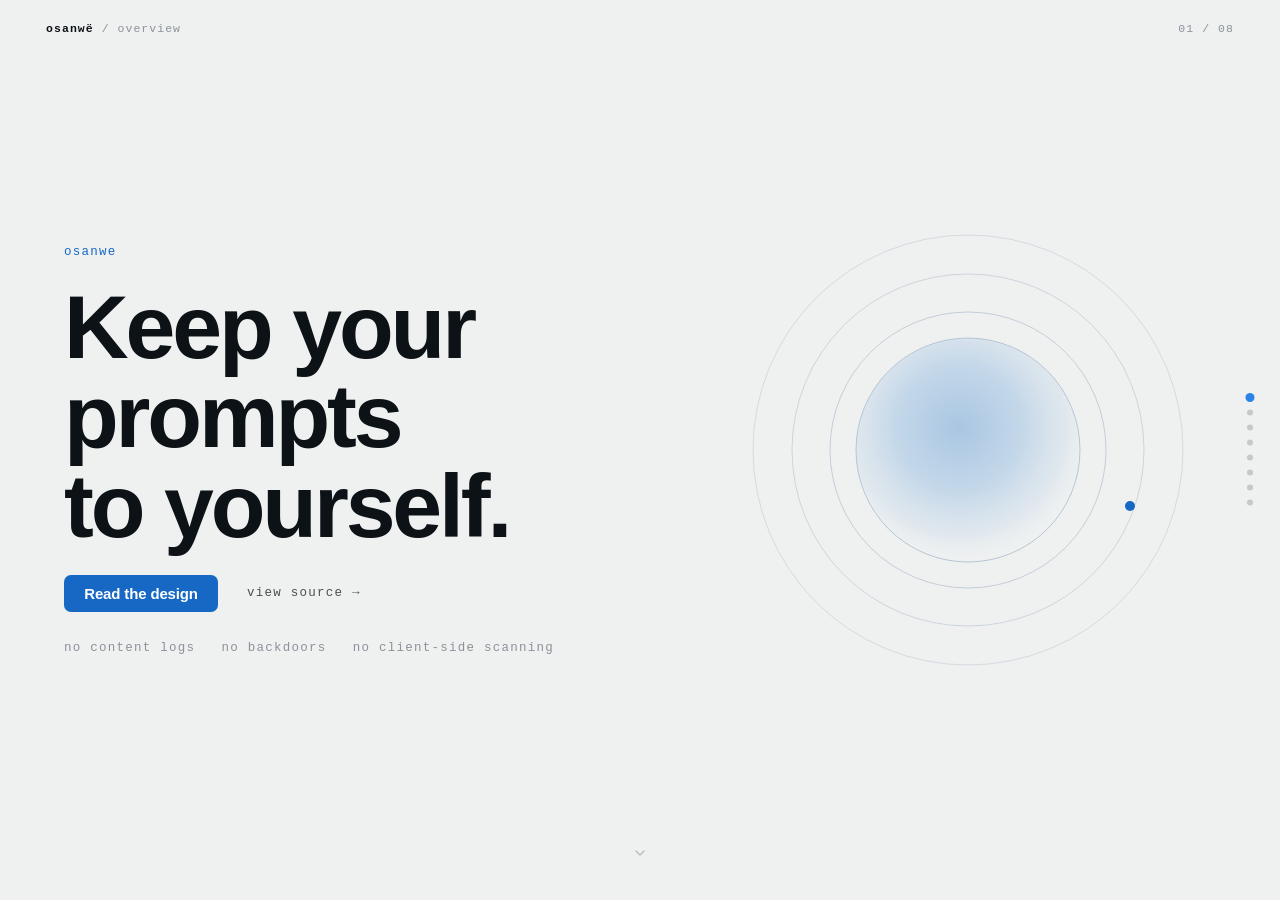
==== index.html @ 9555824e "Add Osanwë promotional site An eight-slide scroll deck. No build step, no dependencies, no external " ====
<!doctype html>
<html lang="en">
<head>
<meta charset="utf-8">
<meta name="viewport" content="width=device-width, initial-scale=1, viewport-fit=cover">
<title>Osanwë — anonymity for AI inference</title>
<meta name="description" content="An anonymity network for AI inference. Onion routing hides your IP; your API key still has your name on it. Osanwë is the design for fixing the half that matters.">
<meta name="theme-color" content="#eff1f1">

<meta property="og:type" content="website">
<meta property="og:title" content="Osanwë — anonymity for AI inference">
<meta property="og:description" content="Onion routing hides your IP. Your API key still has your name on it.">
<meta name="twitter:card" content="summary_large_image">

<link rel="icon" href="data:image/svg+xml,<svg xmlns='http://www.w3.org/2000/svg' viewBox='0 0 32 32'><circle cx='16' cy='16' r='13' fill='none' stroke='%230d1217' stroke-width='2'/><circle cx='16' cy='16' r='4' fill='%231668c4'/></svg>">
<link rel="stylesheet" href="assets/styles.css">
</head>
<body>

<!-- ── fixed chrome ───────────────────────────────────────────── -->
<div class="frame" aria-hidden="true"></div>

<header class="chrome">
  <div class="brand"><b>osanwë</b> <span>/ overview</span></div>
  <div class="counter"><span id="cur">01</span> / <span id="total">08</span></div>
</header>

<nav class="dots" aria-label="Slide navigation">
  <!-- populated by app.js -->
</nav>

<button class="skip" id="skip" aria-label="Go to next slide">
  <svg viewBox="0 0 24 24" width="16" height="16" fill="none" stroke="currentColor" stroke-width="2">
    <path d="M6 9l6 6 6-6" stroke-linecap="round" stroke-linejoin="round"/>
  </svg>
</button>

<!-- ── deck ───────────────────────────────────────────────────── -->
<main class="deck" id="deck">

  <!-- 01 ─ hero ------------------------------------------------- -->
  <section class="slide light hero" data-theme="light" data-label="Home">
    <div class="hero-grid">
      <div class="hero-copy">
        <p class="mono link-blue">osanwe</p>
        <h1>Keep your prompts<br>to yourself.</h1>
        <div class="cta">
          <a class="btn" href="https://github.com/EzraStone/osanwe-">Read the design</a>
          <a class="btn-ghost mono" href="https://github.com/EzraStone/osanwe-">view source <span>→</span></a>
        </div>
        <p class="mono muted row">no content logs &nbsp; no backdoors &nbsp; no client-side scanning</p>
      </div>
      <div class="hero-art" aria-hidden="true">
        <svg viewBox="0 0 460 460" class="disc">
          <defs>
            <radialGradient id="g1" cx="46%" cy="40%" r="62%">
              <stop offset="0%"   stop-color="#a9c6e2" stop-opacity="1"/>
              <stop offset="45%"  stop-color="#bed4e8" stop-opacity=".9"/>
              <stop offset="78%"  stop-color="#d7e2ec" stop-opacity=".6"/>
              <stop offset="100%" stop-color="#eff1f1" stop-opacity="0"/>
            </radialGradient>
          </defs>
          <circle cx="230" cy="230" r="215" fill="none" stroke="#d3dae0" stroke-width="1"/>
          <circle cx="230" cy="230" r="176" fill="none" stroke="#ccd5dd" stroke-width="1"/>
          <circle cx="230" cy="230" r="138" fill="none" stroke="#c3ced8" stroke-width="1"/>
          <circle cx="230" cy="230" r="112" fill="url(#g1)"/>
          <circle cx="230" cy="230" r="112" fill="none" stroke="#b7c6d4" stroke-width="1"/>
          <circle cx="392" cy="286" r="5" fill="#1668c4"/>
        </svg>
      </div>
    </div>
  </section>

  <!-- 02 ─ thesis ----------------------------------------------- -->
  <section class="slide light center" data-theme="light" data-label="Thesis">
    <div class="stack">
      <svg class="target" viewBox="0 0 96 96" aria-hidden="true">
        <circle cx="48" cy="48" r="34" fill="none" stroke="#c9d4de" stroke-width="1.5"/>
        <circle cx="48" cy="48" r="24" fill="none" stroke="#a9bccd" stroke-width="1.5"/>
        <circle cx="48" cy="48" r="14" fill="none" stroke="#6f9dcb" stroke-width="1.5"/>
        <circle cx="48" cy="48" r="5.5" fill="#1668c4"/>
      </svg>
      <h2>Your prompt is thought<br>in transit.</h2>
      <p class="mono muted">ósanwë &middot; the mind may close itself against intrusion</p>
    </div>
  </section>

  <!-- 03 ─ the reframe ------------------------------------------ -->
  <section class="slide dark center grid-dots" data-theme="dark" data-label="The reframe">
    <div class="stack">
      <p class="mono link-blue">osanwe/threat-model</p>
      <h2>Onion routing hides your IP.<br>Your API key still has<br>your name on it.</h2>
      <p class="mono muted">five leak channels &nbsp;&middot;&nbsp; routing fixes one</p>
    </div>
  </section>

  <!-- 04 ─ architecture ----------------------------------------- -->
  <section class="slide light center" data-theme="light" data-label="Architecture">
    <div class="stack">
      <div class="rings" aria-hidden="true">
        <figure>
          <svg viewBox="0 0 120 120">
            <circle cx="60" cy="60" r="46" fill="none" stroke="#d3dce4" stroke-width="7"/>
            <circle cx="60" cy="60" r="46" fill="none" stroke="#1668c4" stroke-width="7"
                    stroke-linecap="round" stroke-dasharray="96 289" transform="rotate(-90 60 60)"/>
          </svg>
          <figcaption class="mono">mint</figcaption>
        </figure>
        <figure>
          <svg viewBox="0 0 120 120">
            <circle cx="60" cy="60" r="46" fill="none" stroke="#d3dce4" stroke-width="7"/>
            <circle cx="60" cy="60" r="46" fill="none" stroke="#7ba8d2" stroke-width="7"
                    stroke-linecap="round" stroke-dasharray="96 289" transform="rotate(30 60 60)"/>
          </svg>
          <figcaption class="mono">relay</figcaption>
        </figure>
        <figure>
          <svg viewBox="0 0 120 120">
            <circle cx="60" cy="60" r="46" fill="none" stroke="#d3dce4" stroke-width="7"/>
            <circle cx="60" cy="60" r="46" fill="none" stroke="#1668c4" stroke-width="7"
                    stroke-linecap="round" stroke-dasharray="96 289" transform="rotate(150 60 60)"/>
          </svg>
          <figcaption class="mono">gateway</figcaption>
        </figure>
      </div>
      <h2>Three parties. None of them<br>sees both halves.</h2>
      <p class="mono muted">identity ends here &nbsp;&middot;&nbsp; content begins there</p>
    </div>
  </section>

  <!-- 05 ─ the honest bit --------------------------------------- -->
  <section class="slide dark center" data-theme="dark" data-label="Honest limits">
    <div class="stack">
      <p class="mono link-blue">osanwe/architecture</p>
      <h2>Frontier models don&rsquo;t run<br>on donated hardware.</h2>
      <p class="mono muted">so we relay the bytes &mdash; and split the compute market off</p>
    </div>
  </section>

  <!-- 06 ─ the claim -------------------------------------------- -->
  <section class="slide dark center glow" data-theme="dark" data-label="Confidentiality">
    <div class="stack">
      <p class="mono link-blue">osanwë</p>
      <h2>It&rsquo;s your thought.</h2>
      <p class="mono muted">end-to-end tls &nbsp;&middot;&nbsp; no relay ever sees a prompt</p>
    </div>
  </section>

  <!-- 07 ─ the measurement -------------------------------------- -->
  <section class="slide dark chart-slide" data-theme="dark" data-label="Phase 0">
    <div class="chart" aria-hidden="true">
      <svg viewBox="0 0 1200 520" preserveAspectRatio="none">
        <line x1="0" y1="130" x2="1200" y2="130" stroke="#161a1e" stroke-width="1"/>
        <line x1="0" y1="260" x2="1200" y2="260" stroke="#161a1e" stroke-width="1"/>
        <line x1="0" y1="390" x2="1200" y2="390" stroke="#161a1e" stroke-width="1"/>
        <path d="M0 486 C 340 482, 600 470, 760 408 S 960 214, 1075 96"
              fill="none" stroke="#2b82e8" stroke-width="2.6" stroke-linecap="round"/>
        <path d="M0 508 C 340 500, 760 476, 1200 436"
              fill="none" stroke="#333a41" stroke-width="1.4" stroke-dasharray="6 7"/>
        <circle cx="1075" cy="96" r="4.5" fill="#2b82e8"/>
      </svg>
    </div>
    <div class="chart-copy">
      <p class="mono link-blue">osanwe/phase-0</p>
      <h2>Everything waits<br>on one number.</h2>
      <p class="mono muted">p95 time to first token &nbsp;&middot;&nbsp; chat product, or batch product</p>
    </div>
  </section>

  <!-- 08 ─ the limits ------------------------------------------- -->
  <section class="slide light center" data-theme="light" data-label="Limits">
    <div class="stack">
      <h2 class="sm">What it won&rsquo;t do.</h2>
      <ul class="limits mono">
        <li><span>01</span> hide you from your own writing style</li>
        <li><span>02</span> beat a global passive adversary</li>
        <li><span>03</span> survive relay and gateway colluding</li>
        <li><span>04</span> protect a device already compromised</li>
        <li><span>05</span> get you around a model&rsquo;s safety policy</li>
      </ul>
      <p class="mono muted">stated up front, deliberately</p>
      <div class="cta">
        <a class="btn" href="https://github.com/EzraStone/osanwe-">Read the design</a>
        <a class="btn-ghost mono" href="https://github.com/EzraStone/osanwe-">view source <span>→</span></a>
      </div>
      <p class="mono muted status">pre-implementation &nbsp;&middot;&nbsp; the design is public, the code is not written yet</p>
    </div>
  </section>

</main>

<script src="assets/app.js"></script>
</body>
</html>
---- assets/styles.css ----
/* ==========================================================================
   Osanwë — promotional deck
   Full-viewport scroll-snap slides, alternating light/dark, mono chrome,
   a single blue accent. No dependencies, no external assets.
   ========================================================================== */

:root{
  --light-bg:   #eff1f1;
  --light-ink:  #0d1217;
  --light-mute: #8b9299;
  --light-line: #d6dce1;

  --dark-bg:    #050607;
  --dark-ink:   #eef1f3;
  --dark-mute:  #666e75;
  --dark-line:  #191d21;

  --blue:       #1668c4;
  --blue-lift:  #1d78dd;
  --blue-dot:   #2b82e8;

  --sans: "Helvetica Neue", Helvetica, Inter, -apple-system, BlinkMacSystemFont,
          "Segoe UI", Roboto, Arial, sans-serif;
  --mono: ui-monospace, SFMono-Regular, "SF Mono", Menlo, Consolas,
          "Liberation Mono", monospace;

  --pad: clamp(1.5rem, 5vw, 5rem);
  --chrome-y: clamp(1.1rem, 2.4vh, 1.9rem);
}

*{ box-sizing:border-box; }

html,body{ height:100%; }

body{
  margin:0;
  background:var(--dark-bg);
  color:var(--light-ink);
  font-family:var(--sans);
  -webkit-font-smoothing:antialiased;
  -moz-osx-font-smoothing:grayscale;
  overflow:hidden;
}

/* ── rounded frame around the whole deck ─────────────────────────── */
.frame{
  position:fixed; inset:8px;
  border-radius:16px;
  pointer-events:none;
  z-index:5;
  box-shadow:0 0 0 8px var(--page-edge, #000);
}
@media (max-width:760px){ .frame{ display:none; } }

/* ── deck / slides ───────────────────────────────────────────────── */
.deck{
  height:100dvh;
  overflow-y:scroll;
  scroll-snap-type:y mandatory;
  scroll-behavior:smooth;
  scrollbar-width:none;
}
.deck::-webkit-scrollbar{ display:none; }

.slide{
  position:relative;
  height:100dvh;
  scroll-snap-align:start;
  scroll-snap-stop:always;
  display:flex;
  align-items:center;
  padding:calc(var(--chrome-y) * 3.4) var(--pad);
  overflow:hidden;
}
.slide.light{ background:var(--light-bg); color:var(--light-ink); }
.slide.dark { background:var(--dark-bg);  color:var(--dark-ink);  }
.slide.center{ justify-content:center; text-align:center; }

@media (min-width:761px){
  .slide:first-child{ border-radius:16px 16px 0 0; }
  .slide:last-child { border-radius:0 0 16px 16px; }
}

/* ── typography ──────────────────────────────────────────────────── */
h1,h2{
  margin:0;
  font-weight:700;
  letter-spacing:-0.035em;
  line-height:1.0;
  text-wrap:balance;
}
h1{ font-size:clamp(2.6rem, 7.2vw, 5.6rem); }
h2{ font-size:clamp(2.0rem, 5.6vw, 4.4rem); }
h2.sm{ font-size:clamp(1.9rem, 4.4vw, 3.4rem); }

.mono{
  font-family:var(--mono);
  font-size:clamp(10px, 1.05vw, 12.5px);
  letter-spacing:0.1em;
  font-weight:400;
  margin:0;
  text-transform:lowercase;
}
.muted{ color:var(--light-mute); }
.dark .muted{ color:var(--dark-mute); }
.link-blue{ color:var(--blue); }
.dark .link-blue{ color:var(--blue-dot); }

.stack{
  display:flex;
  flex-direction:column;
  align-items:center;
  gap:clamp(1.1rem, 2.6vh, 2rem);
  max-width:min(1000px, 100%);
}

/* ── chrome: header, counter, dots ───────────────────────────────── */
.chrome{
  position:fixed;
  top:var(--chrome-y); left:0; right:0;
  z-index:10;
  display:flex;
  justify-content:space-between;
  padding:0 calc(var(--pad) * .72);
  font-family:var(--mono);
  font-size:clamp(9.5px, 1vw, 11.5px);
  letter-spacing:0.09em;
  color:var(--chrome-ink, var(--light-ink));
  transition:color .45s ease;
  pointer-events:none;
}
.brand b{ font-weight:700; }
.brand span,
.counter{ color:var(--chrome-mute, var(--light-mute)); }

.dots{
  position:fixed;
  right:calc(var(--pad) * .42);
  top:50%; transform:translateY(-50%);
  z-index:10;
  display:flex; flex-direction:column; gap:9px;
}
/* On narrow screens the rail would sit on top of the copy. Swiping is the
   native gesture there and the counter still reports position. */
@media (max-width:760px){ .dots{ display:none; } }
.dots button{
  width:6px; height:6px; padding:0;
  border:none; border-radius:50%;
  background:var(--chrome-mute, var(--light-mute));
  opacity:.42;
  cursor:pointer;
  transition:opacity .3s ease, background .3s ease, transform .3s ease;
}
.dots button:hover{ opacity:.8; }
.dots button[aria-current="true"]{
  background:var(--blue-dot);
  opacity:1;
  transform:scale(1.5);
}

.skip{
  position:fixed;
  bottom:calc(var(--chrome-y) * 1.4);
  left:50%; transform:translateX(-50%);
  z-index:10;
  width:34px; height:34px;
  display:grid; place-items:center;
  border:none; border-radius:50%;
  background:transparent;
  color:var(--chrome-mute, var(--light-mute));
  cursor:pointer;
  opacity:.55;
  transition:opacity .3s ease, color .45s ease, transform .3s ease;
  animation:nudge 2.6s ease-in-out infinite;
}
.skip:hover{ opacity:1; transform:translateX(-50%) translateY(2px); }
.skip.hidden{ opacity:0; pointer-events:none; }
@keyframes nudge{
  0%,100%{ transform:translateX(-50%) translateY(0); }
  50%    { transform:translateX(-50%) translateY(4px); }
}

/* ── hero ────────────────────────────────────────────────────────── */
.hero-grid{
  width:100%;
  max-width:1240px;
  margin:0 auto;
  display:grid;
  grid-template-columns:minmax(0,1fr) minmax(0,.82fr);
  align-items:center;
  gap:clamp(1rem, 4vw, 4rem);
}
.hero-copy{ display:flex; flex-direction:column; gap:clamp(1.1rem, 2.6vh, 1.9rem); }
.hero-copy .row{ margin-top:.35rem; }
.hero-art{ display:flex; justify-content:center; }
.disc{ width:100%; max-width:460px; height:auto; }

@media (max-width:900px){
  .hero-grid{ grid-template-columns:1fr; }
  .hero-art{ display:none; }
}

/* ── buttons ─────────────────────────────────────────────────────── */
.cta{ display:flex; align-items:center; gap:clamp(1rem,2.4vw,1.8rem); flex-wrap:wrap; }
.center .cta{ justify-content:center; }

.btn{
  display:inline-block;
  background:var(--blue);
  color:#fff;
  text-decoration:none;
  font-size:clamp(13px, 1.35vw, 15px);
  font-weight:600;
  letter-spacing:-0.01em;
  padding:.66em 1.35em;
  border-radius:7px;
  transition:background .22s ease, transform .22s ease;
}
.btn:hover{ background:var(--blue-lift); transform:translateY(-1px); }

.btn-ghost{
  color:inherit;
  text-decoration:none;
  opacity:.72;
  transition:opacity .22s ease;
}
.btn-ghost:hover{ opacity:1; }
.btn-ghost span{ display:inline-block; transition:transform .22s ease; }
.btn-ghost:hover span{ transform:translateX(3px); }

/* ── slide 02: target glyph ──────────────────────────────────────── */
.target{ width:clamp(58px, 8vw, 92px); height:auto; }

/* ── slide 03: dotted grid ───────────────────────────────────────── */
.grid-dots::before{
  content:"";
  position:absolute; inset:0;
  background-image:radial-gradient(circle, #1b2733 1.2px, transparent 1.2px);
  background-size:44px 44px;
  opacity:.85;
  pointer-events:none;
}
.grid-dots > *{ position:relative; z-index:1; }

/* ── slide 04: ring charts ───────────────────────────────────────── */
.rings{
  display:flex;
  gap:clamp(1.6rem, 5vw, 4.4rem);
  justify-content:center;
}
.rings figure{ margin:0; display:flex; flex-direction:column; align-items:center; gap:.85rem; }
.rings svg{ width:clamp(62px, 8.5vw, 104px); height:auto; }
.rings figcaption{ color:var(--light-mute); }

/* ── slide 06: radial glow ───────────────────────────────────────── */
.glow::before{
  content:"";
  position:absolute;
  left:50%; top:50%;
  width:min(78vw, 720px); aspect-ratio:1;
  transform:translate(-50%,-50%);
  border-radius:50%;
  background:radial-gradient(circle,
              rgba(139,163,186,.19) 0%,
              rgba(93,116,138,.10) 45%,
              rgba(5,6,7,0) 72%);
  pointer-events:none;
}
.glow > *{ position:relative; z-index:1; }

/* ── slide 07: chart ─────────────────────────────────────────────── */
.chart-slide{ align-items:flex-end; padding-bottom:clamp(3rem, 12vh, 8rem); }
.chart{
  position:absolute;
  inset:auto 0 0 0;
  height:min(62%, 470px);
  pointer-events:none;
}
.chart svg{ width:100%; height:100%; }
.chart-copy{
  position:relative;
  z-index:1;
  display:flex; flex-direction:column;
  gap:clamp(.9rem, 2.2vh, 1.5rem);
  max-width:900px;
}

/* ── slide 08: limits list ───────────────────────────────────────── */
.limits{
  list-style:none;
  margin:0; padding:0;
  display:flex; flex-direction:column;
  gap:.72rem;
  text-align:left;
  color:var(--light-mute);
}
.limits li{ display:flex; gap:.95rem; align-items:baseline; }
.limits span{ color:var(--blue); font-variant-numeric:tabular-nums; }
.status{ opacity:.72; margin-top:.35rem; }

/* ── motion & accessibility ──────────────────────────────────────── */
.slide .stack > *,
.slide .hero-copy > *,
.slide .chart-copy > *{
  opacity:0;
  transform:translateY(14px);
  transition:opacity .62s cubic-bezier(.22,.61,.36,1),
             transform .62s cubic-bezier(.22,.61,.36,1);
}
.slide.in .stack > *,
.slide.in .hero-copy > *,
.slide.in .chart-copy > *{ opacity:1; transform:none; }

.slide.in .stack > *:nth-child(2),
.slide.in .hero-copy > *:nth-child(2),
.slide.in .chart-copy > *:nth-child(2){ transition-delay:.08s; }
.slide.in .stack > *:nth-child(3),
.slide.in .hero-copy > *:nth-child(3),
.slide.in .chart-copy > *:nth-child(3){ transition-delay:.16s; }
.slide.in .stack > *:nth-child(4),
.slide.in .hero-copy > *:nth-child(4){ transition-delay:.24s; }
.slide.in .stack > *:nth-child(5){ transition-delay:.32s; }
.slide.in .stack > *:nth-child(6){ transition-delay:.40s; }

.hero-art{
  opacity:0; transform:scale(.965);
  transition:opacity 1.1s ease, transform 1.1s cubic-bezier(.22,.61,.36,1);
}
.slide.in .hero-art{ opacity:1; transform:none; }

:focus-visible{ outline:2px solid var(--blue-dot); outline-offset:3px; border-radius:3px; }

@media (prefers-reduced-motion:reduce){
  .deck{ scroll-behavior:auto; }
  .slide .stack > *,
  .slide .hero-copy > *,
  .slide .chart-copy > *,
  .hero-art{ opacity:1; transform:none; transition:none; }
  .skip{ animation:none; }
}

/* ── short viewports ─────────────────────────────────────────────── */
@media (max-height:620px){
  .rings svg{ width:56px; }
  .target{ width:52px; }
  .skip{ display:none; }
}
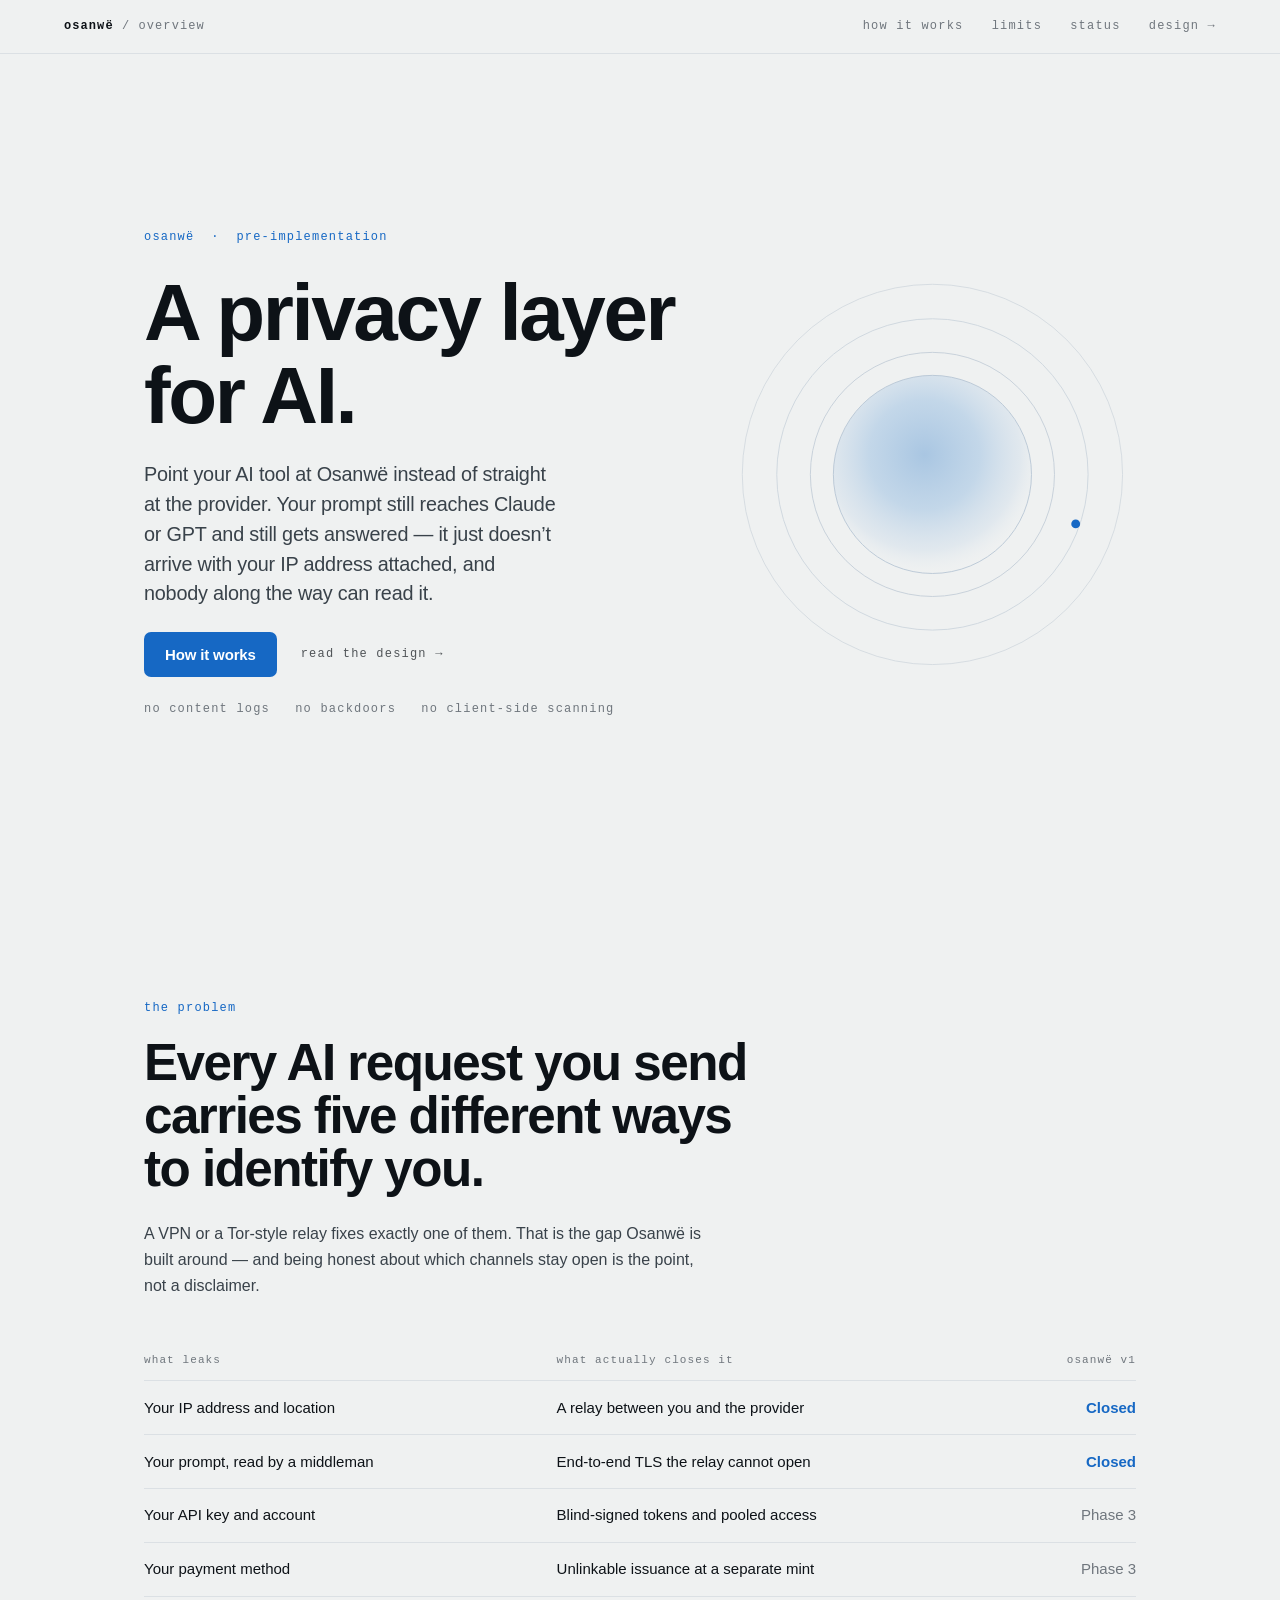
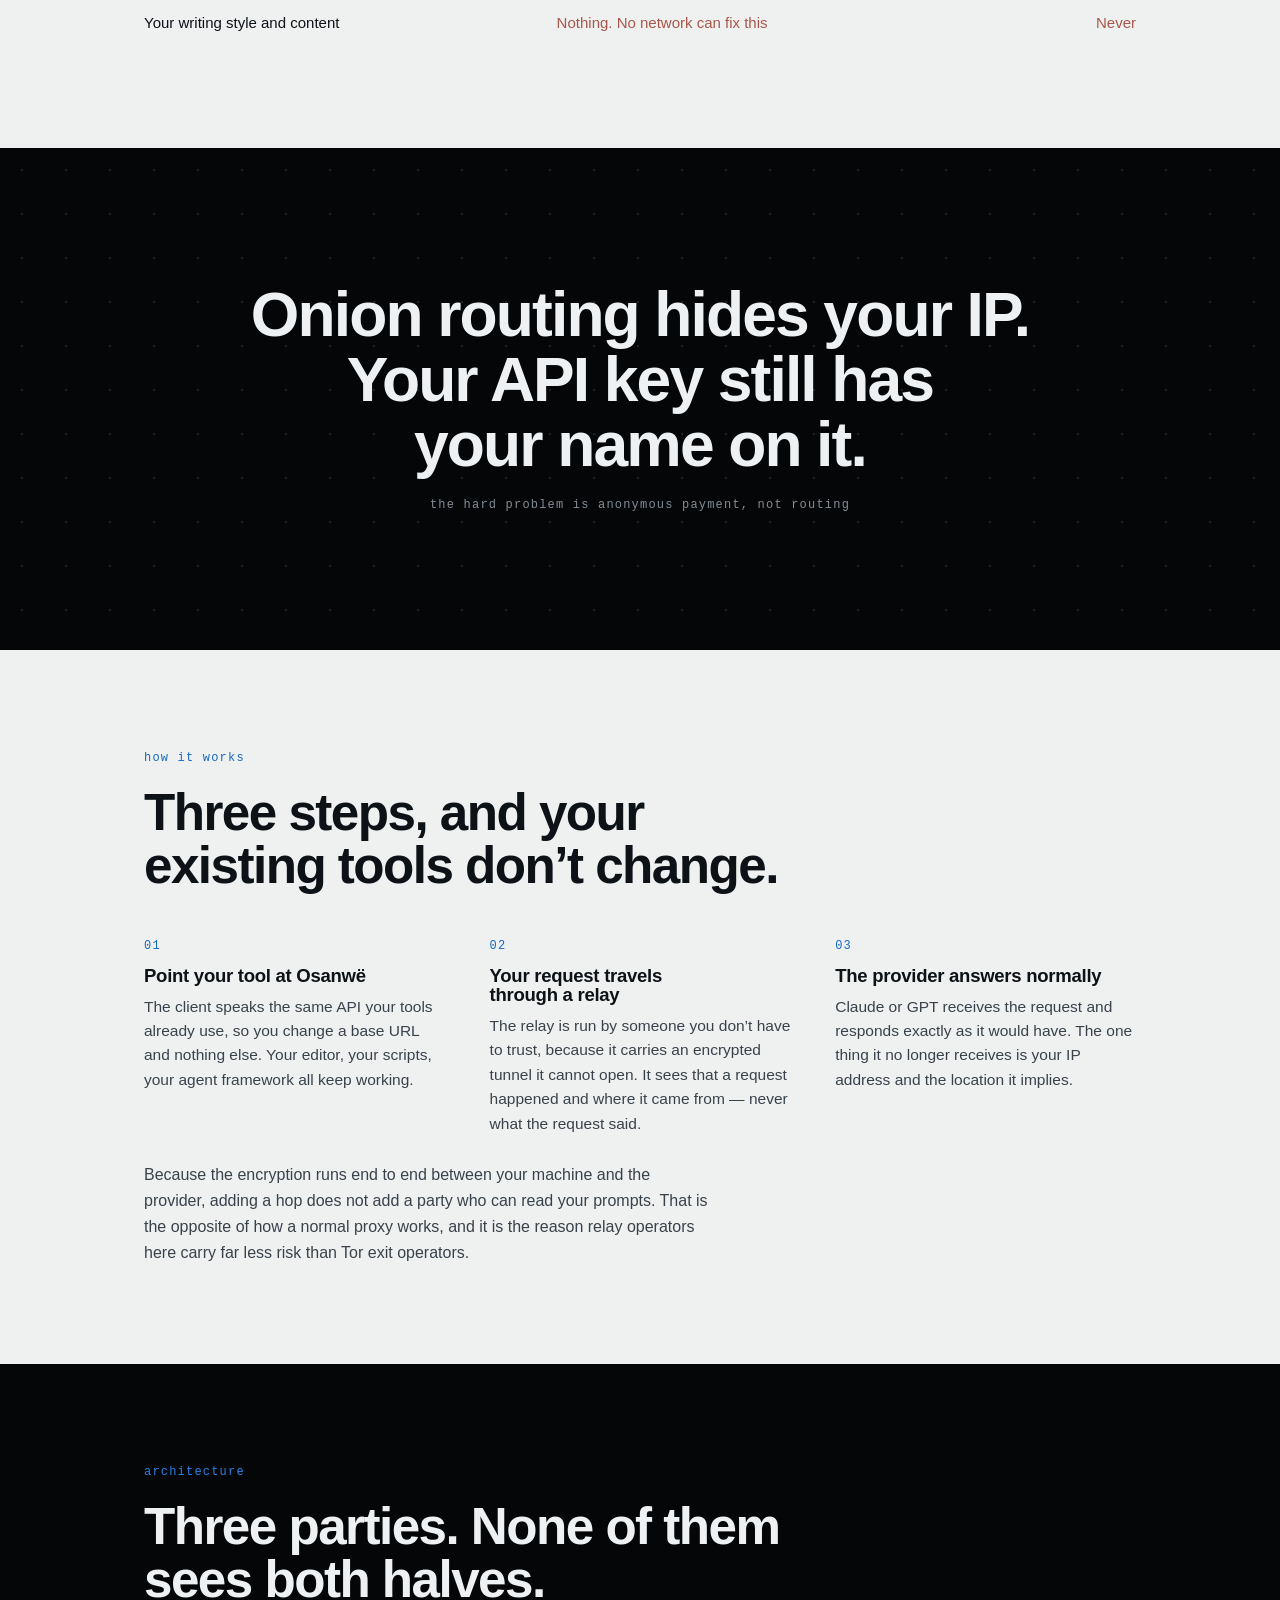
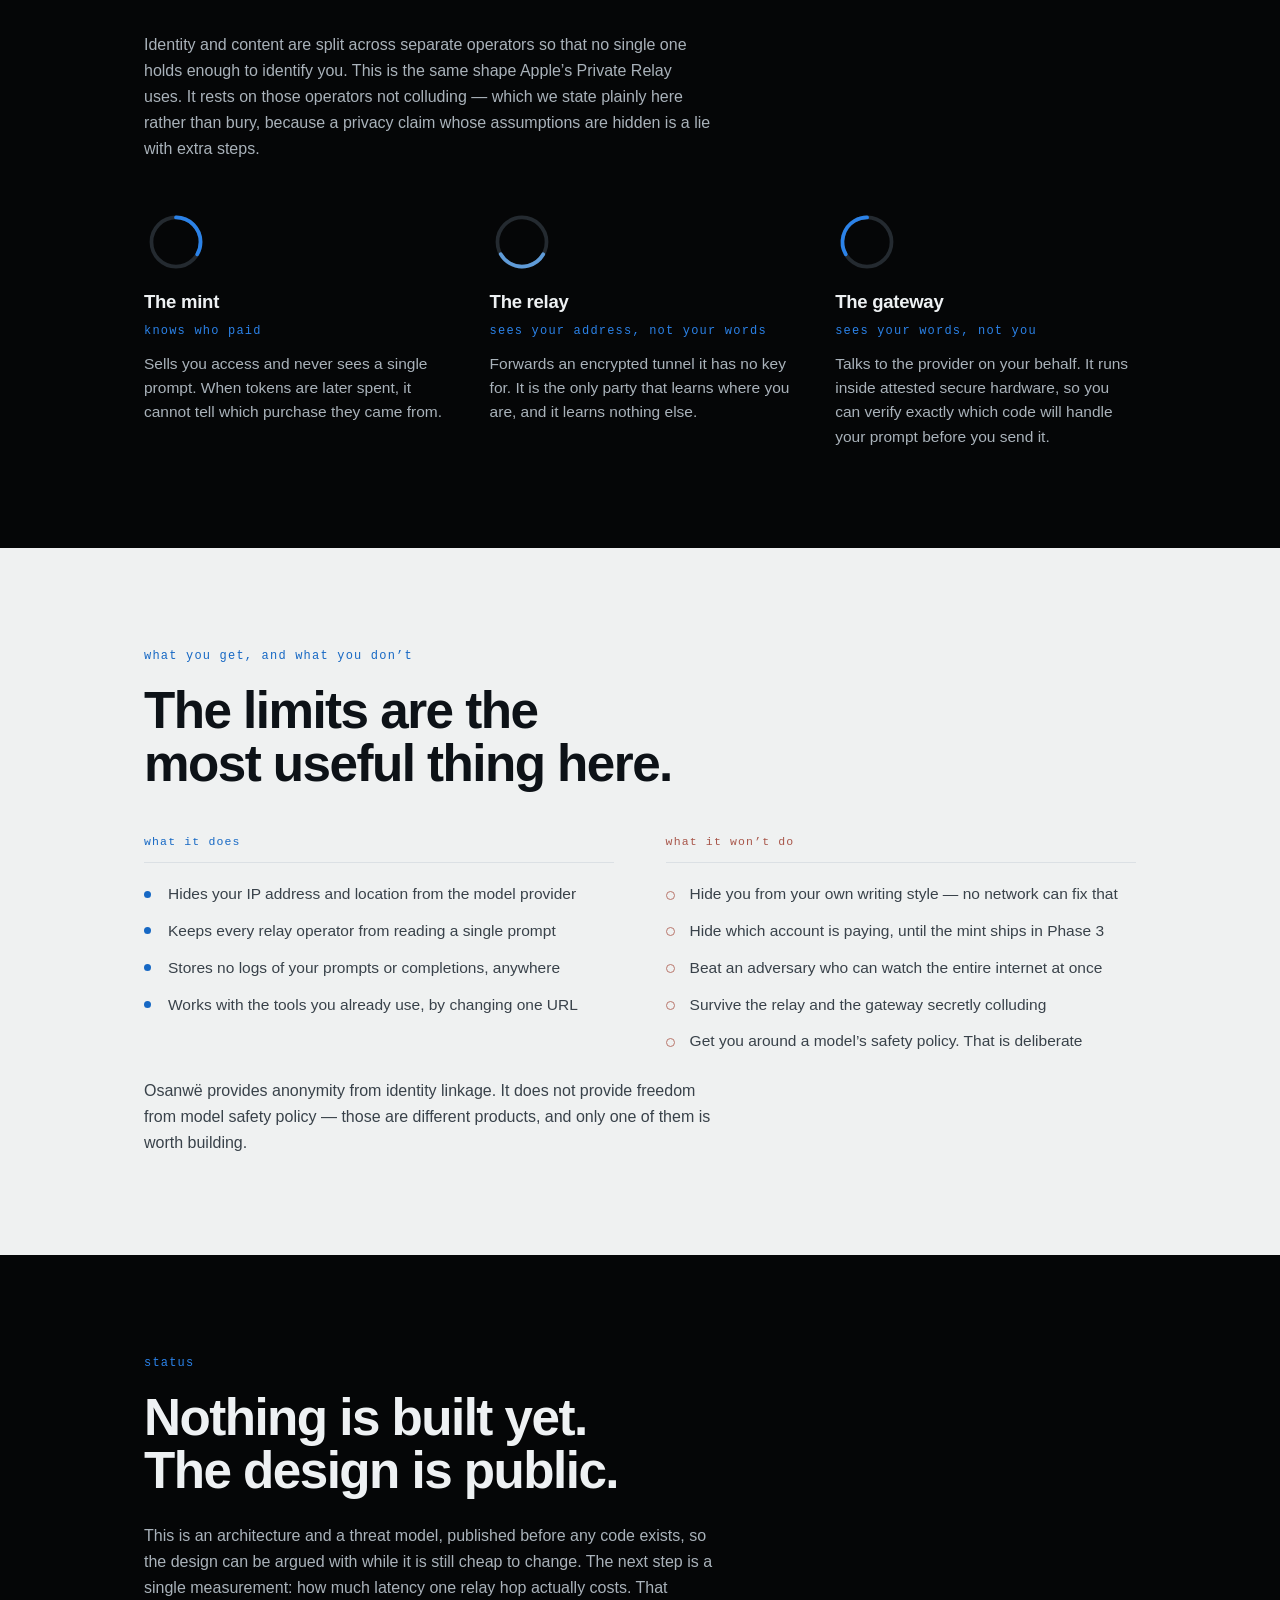
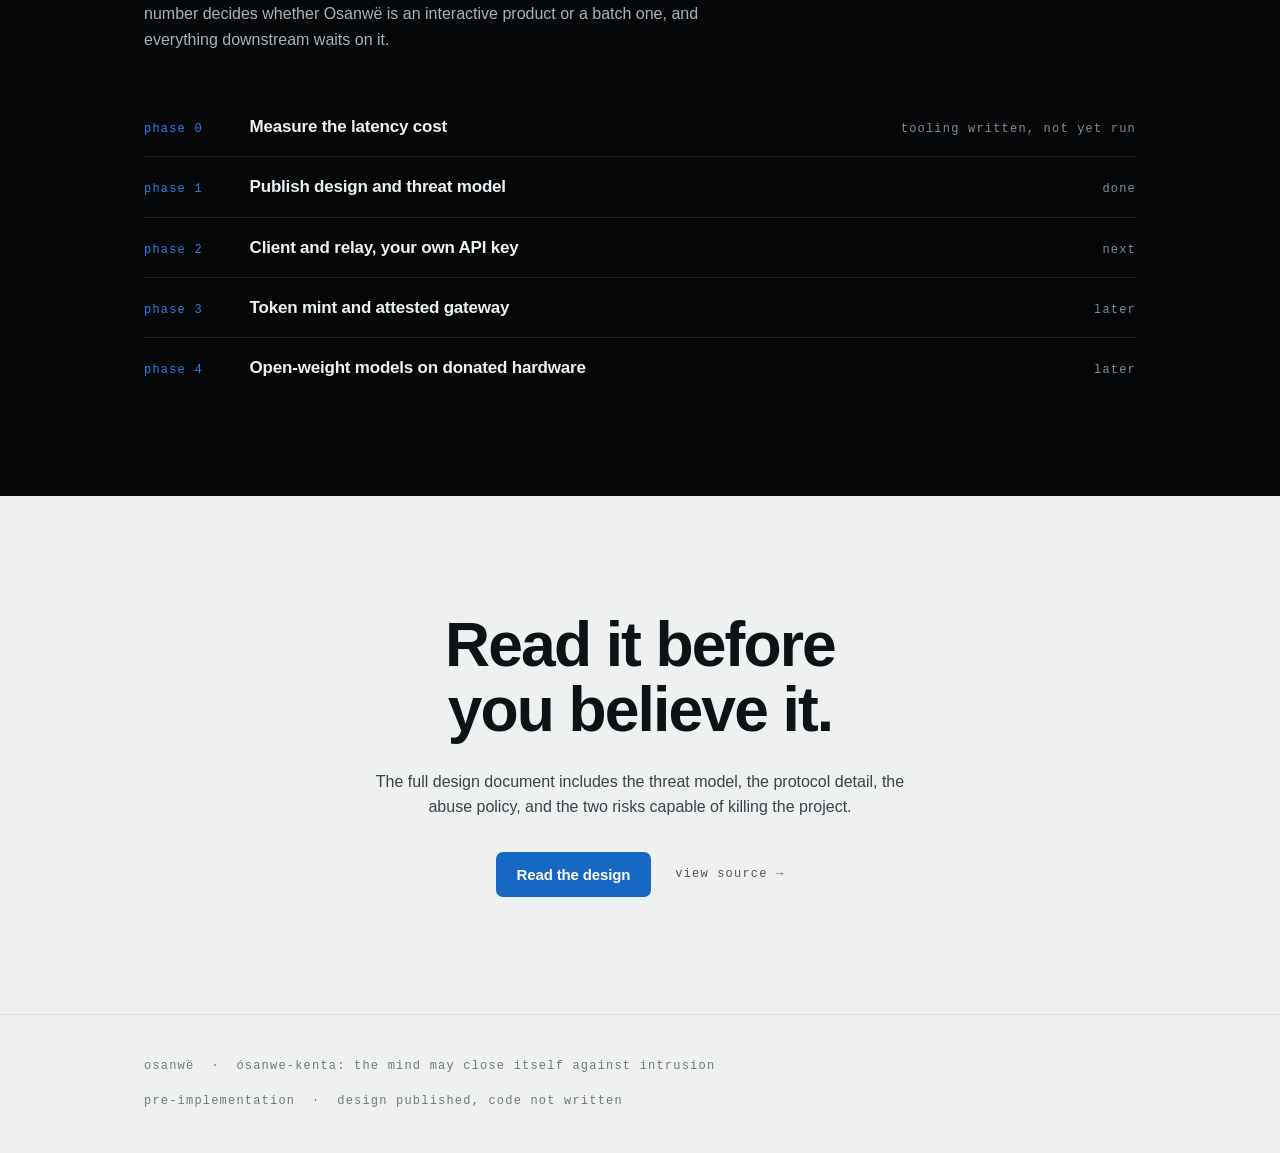
==== commit 2772df23: "Rewrite as an explanatory page; remove scroll-snap Two problems with the first version: a reader cou" ====
--- a/index.html
+++ b/index.html
@@ -3,13 +3,13 @@
 <head>
 <meta charset="utf-8">
 <meta name="viewport" content="width=device-width, initial-scale=1, viewport-fit=cover">
-<title>Osanwë — anonymity for AI inference</title>
-<meta name="description" content="An anonymity network for AI inference. Onion routing hides your IP; your API key still has your name on it. Osanwë is the design for fixing the half that matters.">
+<title>Osanwë — a privacy layer for AI</title>
+<meta name="description" content="Point your AI tool at Osanwë instead of straight at the provider. Your prompt still gets answered — it just doesn’t arrive with your IP address attached, and no relay along the way can read it.">
 <meta name="theme-color" content="#eff1f1">
 
 <meta property="og:type" content="website">
-<meta property="og:title" content="Osanwë — anonymity for AI inference">
-<meta property="og:description" content="Onion routing hides your IP. Your API key still has your name on it.">
+<meta property="og:title" content="Osanwë — a privacy layer for AI">
+<meta property="og:description" content="Your prompt still reaches Claude or GPT. It just doesn’t arrive with your IP address attached — and no relay along the way can read it.">
 <meta name="twitter:card" content="summary_large_image">
 
 <link rel="icon" href="data:image/svg+xml,<svg xmlns='http://www.w3.org/2000/svg' viewBox='0 0 32 32'><circle cx='16' cy='16' r='13' fill='none' stroke='%230d1217' stroke-width='2'/><circle cx='16' cy='16' r='4' fill='%231668c4'/></svg>">
@@ -17,177 +17,278 @@
 </head>
 <body>
 
-<!-- ── fixed chrome ───────────────────────────────────────────── -->
-<div class="frame" aria-hidden="true"></div>
-
-<header class="chrome">
-  <div class="brand"><b>osanwë</b> <span>/ overview</span></div>
-  <div class="counter"><span id="cur">01</span> / <span id="total">08</span></div>
+<header class="chrome" id="chrome">
+  <a class="brand" href="#top"><b>osanwë</b> <span>/ overview</span></a>
+  <nav class="chrome-nav mono">
+    <a href="#how">how it works</a>
+    <a href="#limits">limits</a>
+    <a href="#status">status</a>
+    <a href="https://github.com/EzraStone/osanwe-">design&nbsp;→</a>
+  </nav>
 </header>
 
-<nav class="dots" aria-label="Slide navigation">
-  <!-- populated by app.js -->
-</nav>
-
-<button class="skip" id="skip" aria-label="Go to next slide">
-  <svg viewBox="0 0 24 24" width="16" height="16" fill="none" stroke="currentColor" stroke-width="2">
-    <path d="M6 9l6 6 6-6" stroke-linecap="round" stroke-linejoin="round"/>
-  </svg>
-</button>
-
-<!-- ── deck ───────────────────────────────────────────────────── -->
-<main class="deck" id="deck">
-
-  <!-- 01 ─ hero ------------------------------------------------- -->
-  <section class="slide light hero" data-theme="light" data-label="Home">
-    <div class="hero-grid">
-      <div class="hero-copy">
-        <p class="mono link-blue">osanwe</p>
-        <h1>Keep your prompts<br>to yourself.</h1>
-        <div class="cta">
-          <a class="btn" href="https://github.com/EzraStone/osanwe-">Read the design</a>
-          <a class="btn-ghost mono" href="https://github.com/EzraStone/osanwe-">view source <span>→</span></a>
-        </div>
-        <p class="mono muted row">no content logs &nbsp; no backdoors &nbsp; no client-side scanning</p>
+<main id="top">
+
+<!-- ═══ hero ══════════════════════════════════════════════════════ -->
+<section class="hero light" data-theme="light">
+  <div class="wrap hero-grid">
+    <div class="hero-copy reveal">
+      <p class="mono link-blue">osanwë &nbsp;·&nbsp; pre-implementation</p>
+      <h1>A privacy layer<br>for AI.</h1>
+      <p class="lede">
+        Point your AI tool at Osanwë instead of straight at the provider. Your prompt still reaches
+        Claude or GPT and still gets answered — it just doesn’t arrive with your IP address
+        attached, and nobody along the way can read it.
+      </p>
+      <div class="cta">
+        <a class="btn" href="#how">How it works</a>
+        <a class="btn-ghost mono" href="https://github.com/EzraStone/osanwe-">read the design <span>→</span></a>
       </div>
-      <div class="hero-art" aria-hidden="true">
-        <svg viewBox="0 0 460 460" class="disc">
-          <defs>
-            <radialGradient id="g1" cx="46%" cy="40%" r="62%">
-              <stop offset="0%"   stop-color="#a9c6e2" stop-opacity="1"/>
-              <stop offset="45%"  stop-color="#bed4e8" stop-opacity=".9"/>
-              <stop offset="78%"  stop-color="#d7e2ec" stop-opacity=".6"/>
-              <stop offset="100%" stop-color="#eff1f1" stop-opacity="0"/>
-            </radialGradient>
-          </defs>
-          <circle cx="230" cy="230" r="215" fill="none" stroke="#d3dae0" stroke-width="1"/>
-          <circle cx="230" cy="230" r="176" fill="none" stroke="#ccd5dd" stroke-width="1"/>
-          <circle cx="230" cy="230" r="138" fill="none" stroke="#c3ced8" stroke-width="1"/>
-          <circle cx="230" cy="230" r="112" fill="url(#g1)"/>
-          <circle cx="230" cy="230" r="112" fill="none" stroke="#b7c6d4" stroke-width="1"/>
-          <circle cx="392" cy="286" r="5" fill="#1668c4"/>
+      <p class="mono muted">no content logs &nbsp; no backdoors &nbsp; no client-side scanning</p>
+    </div>
+
+    <div class="hero-art reveal" aria-hidden="true">
+      <svg viewBox="0 0 460 460" class="disc">
+        <defs>
+          <radialGradient id="g1" cx="46%" cy="40%" r="62%">
+            <stop offset="0%"   stop-color="#a9c6e2" stop-opacity="1"/>
+            <stop offset="45%"  stop-color="#bed4e8" stop-opacity=".9"/>
+            <stop offset="78%"  stop-color="#d7e2ec" stop-opacity=".6"/>
+            <stop offset="100%" stop-color="#eff1f1" stop-opacity="0"/>
+          </radialGradient>
+        </defs>
+        <circle cx="230" cy="230" r="215" fill="none" stroke="#d3dae0"/>
+        <circle cx="230" cy="230" r="176" fill="none" stroke="#ccd5dd"/>
+        <circle cx="230" cy="230" r="138" fill="none" stroke="#c3ced8"/>
+        <circle cx="230" cy="230" r="112" fill="url(#g1)"/>
+        <circle cx="230" cy="230" r="112" fill="none" stroke="#b7c6d4"/>
+        <circle cx="392" cy="286" r="5" fill="#1668c4"/>
+      </svg>
+    </div>
+  </div>
+</section>
+
+<!-- ═══ the problem ═══════════════════════════════════════════════ -->
+<section class="band light" data-theme="light" id="problem">
+  <div class="wrap">
+    <p class="eyebrow mono reveal">the problem</p>
+    <h2 class="reveal">Every AI request you send<br>carries five different ways<br>to identify you.</h2>
+    <p class="body reveal">
+      A VPN or a Tor-style relay fixes exactly one of them. That is the gap Osanwë is built around —
+      and being honest about which channels stay open is the point, not a disclaimer.
+    </p>
+
+    <div class="tablewrap reveal">
+      <table class="channels">
+        <thead>
+          <tr><th>What leaks</th><th>What actually closes it</th><th>Osanwë v1</th></tr>
+        </thead>
+        <tbody>
+          <tr>
+            <td>Your IP address and location</td>
+            <td>A relay between you and the provider</td>
+            <td class="yes">Closed</td>
+          </tr>
+          <tr>
+            <td>Your prompt, read by a middleman</td>
+            <td>End-to-end TLS the relay cannot open</td>
+            <td class="yes">Closed</td>
+          </tr>
+          <tr>
+            <td>Your API key and account</td>
+            <td>Blind-signed tokens and pooled access</td>
+            <td class="later">Phase 3</td>
+          </tr>
+          <tr>
+            <td>Your payment method</td>
+            <td>Unlinkable issuance at a separate mint</td>
+            <td class="later">Phase 3</td>
+          </tr>
+          <tr>
+            <td>Your writing style and content</td>
+            <td class="never">Nothing. No network can fix this</td>
+            <td class="never">Never</td>
+          </tr>
+        </tbody>
+      </table>
+    </div>
+  </div>
+</section>
+
+<!-- ═══ statement ═════════════════════════════════════════════════ -->
+<section class="statement dark grid-dots" data-theme="dark">
+  <div class="wrap center">
+    <h2 class="big reveal">Onion routing hides your IP.<br>Your API key still has<br>your name on it.</h2>
+    <p class="mono muted reveal">the hard problem is anonymous payment, not routing</p>
+  </div>
+</section>
+
+<!-- ═══ how it works ══════════════════════════════════════════════ -->
+<section class="band light" data-theme="light" id="how">
+  <div class="wrap">
+    <p class="eyebrow mono reveal">how it works</p>
+    <h2 class="reveal">Three steps, and your<br>existing tools don’t change.</h2>
+
+    <ol class="steps">
+      <li class="reveal">
+        <span class="num mono">01</span>
+        <h3>Point your tool at Osanwë</h3>
+        <p>The client speaks the same API your tools already use, so you change a base URL and
+        nothing else. Your editor, your scripts, your agent framework all keep working.</p>
+      </li>
+      <li class="reveal">
+        <span class="num mono">02</span>
+        <h3>Your request travels through a relay</h3>
+        <p>The relay is run by someone you don’t have to trust, because it carries an encrypted
+        tunnel it cannot open. It sees that a request happened and where it came from — never what
+        the request said.</p>
+      </li>
+      <li class="reveal">
+        <span class="num mono">03</span>
+        <h3>The provider answers normally</h3>
+        <p>Claude or GPT receives the request and responds exactly as it would have. The one thing
+        it no longer receives is your IP address and the location it implies.</p>
+      </li>
+    </ol>
+
+    <p class="body reveal">
+      Because the encryption runs end to end between your machine and the provider, adding a hop
+      does not add a party who can read your prompts. That is the opposite of how a normal proxy
+      works, and it is the reason relay operators here carry far less risk than Tor exit operators.
+    </p>
+  </div>
+</section>
+
+<!-- ═══ architecture ══════════════════════════════════════════════ -->
+<section class="band dark" data-theme="dark" id="architecture">
+  <div class="wrap">
+    <p class="eyebrow mono reveal">architecture</p>
+    <h2 class="reveal">Three parties. None of them<br>sees both halves.</h2>
+    <p class="body reveal">
+      Identity and content are split across separate operators so that no single one holds enough to
+      identify you. This is the same shape Apple’s Private Relay uses. It rests on those operators
+      not colluding — which we state plainly here rather than bury, because a privacy claim whose
+      assumptions are hidden is a lie with extra steps.
+    </p>
+
+    <div class="parties">
+      <article class="party reveal">
+        <svg viewBox="0 0 120 120" aria-hidden="true">
+          <circle cx="60" cy="60" r="46" fill="none" stroke="#242a30" stroke-width="7"/>
+          <circle cx="60" cy="60" r="46" fill="none" stroke="#2b82e8" stroke-width="7"
+                  stroke-linecap="round" stroke-dasharray="96 289" transform="rotate(-90 60 60)"/>
         </svg>
+        <h3>The mint</h3>
+        <p class="mono tag">knows who paid</p>
+        <p>Sells you access and never sees a single prompt. When tokens are later spent, it cannot
+        tell which purchase they came from.</p>
+      </article>
+      <article class="party reveal">
+        <svg viewBox="0 0 120 120" aria-hidden="true">
+          <circle cx="60" cy="60" r="46" fill="none" stroke="#242a30" stroke-width="7"/>
+          <circle cx="60" cy="60" r="46" fill="none" stroke="#5f9bd8" stroke-width="7"
+                  stroke-linecap="round" stroke-dasharray="96 289" transform="rotate(30 60 60)"/>
+        </svg>
+        <h3>The relay</h3>
+        <p class="mono tag">sees your address, not your words</p>
+        <p>Forwards an encrypted tunnel it has no key for. It is the only party that learns where
+        you are, and it learns nothing else.</p>
+      </article>
+      <article class="party reveal">
+        <svg viewBox="0 0 120 120" aria-hidden="true">
+          <circle cx="60" cy="60" r="46" fill="none" stroke="#242a30" stroke-width="7"/>
+          <circle cx="60" cy="60" r="46" fill="none" stroke="#2b82e8" stroke-width="7"
+                  stroke-linecap="round" stroke-dasharray="96 289" transform="rotate(150 60 60)"/>
+        </svg>
+        <h3>The gateway</h3>
+        <p class="mono tag">sees your words, not you</p>
+        <p>Talks to the provider on your behalf. It runs inside attested secure hardware, so you can
+        verify exactly which code will handle your prompt before you send it.</p>
+      </article>
+    </div>
+  </div>
+</section>
+
+<!-- ═══ honest limits ═════════════════════════════════════════════ -->
+<section class="band light" data-theme="light" id="limits">
+  <div class="wrap">
+    <p class="eyebrow mono reveal">what you get, and what you don’t</p>
+    <h2 class="reveal">The limits are the<br>most useful thing here.</h2>
+
+    <div class="cols">
+      <div class="col reveal">
+        <h3 class="col-h yes-h">What it does</h3>
+        <ul class="ticks">
+          <li>Hides your IP address and location from the model provider</li>
+          <li>Keeps every relay operator from reading a single prompt</li>
+          <li>Stores no logs of your prompts or completions, anywhere</li>
+          <li>Works with the tools you already use, by changing one URL</li>
+        </ul>
       </div>
-    </div>
-  </section>
-
-  <!-- 02 ─ thesis ----------------------------------------------- -->
-  <section class="slide light center" data-theme="light" data-label="Thesis">
-    <div class="stack">
-      <svg class="target" viewBox="0 0 96 96" aria-hidden="true">
-        <circle cx="48" cy="48" r="34" fill="none" stroke="#c9d4de" stroke-width="1.5"/>
-        <circle cx="48" cy="48" r="24" fill="none" stroke="#a9bccd" stroke-width="1.5"/>
-        <circle cx="48" cy="48" r="14" fill="none" stroke="#6f9dcb" stroke-width="1.5"/>
-        <circle cx="48" cy="48" r="5.5" fill="#1668c4"/>
-      </svg>
-      <h2>Your prompt is thought<br>in transit.</h2>
-      <p class="mono muted">ósanwë &middot; the mind may close itself against intrusion</p>
-    </div>
-  </section>
-
-  <!-- 03 ─ the reframe ------------------------------------------ -->
-  <section class="slide dark center grid-dots" data-theme="dark" data-label="The reframe">
-    <div class="stack">
-      <p class="mono link-blue">osanwe/threat-model</p>
-      <h2>Onion routing hides your IP.<br>Your API key still has<br>your name on it.</h2>
-      <p class="mono muted">five leak channels &nbsp;&middot;&nbsp; routing fixes one</p>
-    </div>
-  </section>
-
-  <!-- 04 ─ architecture ----------------------------------------- -->
-  <section class="slide light center" data-theme="light" data-label="Architecture">
-    <div class="stack">
-      <div class="rings" aria-hidden="true">
-        <figure>
-          <svg viewBox="0 0 120 120">
-            <circle cx="60" cy="60" r="46" fill="none" stroke="#d3dce4" stroke-width="7"/>
-            <circle cx="60" cy="60" r="46" fill="none" stroke="#1668c4" stroke-width="7"
-                    stroke-linecap="round" stroke-dasharray="96 289" transform="rotate(-90 60 60)"/>
-          </svg>
-          <figcaption class="mono">mint</figcaption>
-        </figure>
-        <figure>
-          <svg viewBox="0 0 120 120">
-            <circle cx="60" cy="60" r="46" fill="none" stroke="#d3dce4" stroke-width="7"/>
-            <circle cx="60" cy="60" r="46" fill="none" stroke="#7ba8d2" stroke-width="7"
-                    stroke-linecap="round" stroke-dasharray="96 289" transform="rotate(30 60 60)"/>
-          </svg>
-          <figcaption class="mono">relay</figcaption>
-        </figure>
-        <figure>
-          <svg viewBox="0 0 120 120">
-            <circle cx="60" cy="60" r="46" fill="none" stroke="#d3dce4" stroke-width="7"/>
-            <circle cx="60" cy="60" r="46" fill="none" stroke="#1668c4" stroke-width="7"
-                    stroke-linecap="round" stroke-dasharray="96 289" transform="rotate(150 60 60)"/>
-          </svg>
-          <figcaption class="mono">gateway</figcaption>
-        </figure>
+      <div class="col reveal">
+        <h3 class="col-h no-h">What it won’t do</h3>
+        <ul class="ticks no">
+          <li>Hide you from your own writing style — no network can fix that</li>
+          <li>Hide which account is paying, until the mint ships in Phase 3</li>
+          <li>Beat an adversary who can watch the entire internet at once</li>
+          <li>Survive the relay and the gateway secretly colluding</li>
+          <li>Get you around a model’s safety policy. That is deliberate</li>
+        </ul>
       </div>
-      <h2>Three parties. None of them<br>sees both halves.</h2>
-      <p class="mono muted">identity ends here &nbsp;&middot;&nbsp; content begins there</p>
-    </div>
-  </section>
-
-  <!-- 05 ─ the honest bit --------------------------------------- -->
-  <section class="slide dark center" data-theme="dark" data-label="Honest limits">
-    <div class="stack">
-      <p class="mono link-blue">osanwe/architecture</p>
-      <h2>Frontier models don&rsquo;t run<br>on donated hardware.</h2>
-      <p class="mono muted">so we relay the bytes &mdash; and split the compute market off</p>
-    </div>
-  </section>
-
-  <!-- 06 ─ the claim -------------------------------------------- -->
-  <section class="slide dark center glow" data-theme="dark" data-label="Confidentiality">
-    <div class="stack">
-      <p class="mono link-blue">osanwë</p>
-      <h2>It&rsquo;s your thought.</h2>
-      <p class="mono muted">end-to-end tls &nbsp;&middot;&nbsp; no relay ever sees a prompt</p>
-    </div>
-  </section>
-
-  <!-- 07 ─ the measurement -------------------------------------- -->
-  <section class="slide dark chart-slide" data-theme="dark" data-label="Phase 0">
-    <div class="chart" aria-hidden="true">
-      <svg viewBox="0 0 1200 520" preserveAspectRatio="none">
-        <line x1="0" y1="130" x2="1200" y2="130" stroke="#161a1e" stroke-width="1"/>
-        <line x1="0" y1="260" x2="1200" y2="260" stroke="#161a1e" stroke-width="1"/>
-        <line x1="0" y1="390" x2="1200" y2="390" stroke="#161a1e" stroke-width="1"/>
-        <path d="M0 486 C 340 482, 600 470, 760 408 S 960 214, 1075 96"
-              fill="none" stroke="#2b82e8" stroke-width="2.6" stroke-linecap="round"/>
-        <path d="M0 508 C 340 500, 760 476, 1200 436"
-              fill="none" stroke="#333a41" stroke-width="1.4" stroke-dasharray="6 7"/>
-        <circle cx="1075" cy="96" r="4.5" fill="#2b82e8"/>
-      </svg>
-    </div>
-    <div class="chart-copy">
-      <p class="mono link-blue">osanwe/phase-0</p>
-      <h2>Everything waits<br>on one number.</h2>
-      <p class="mono muted">p95 time to first token &nbsp;&middot;&nbsp; chat product, or batch product</p>
-    </div>
-  </section>
-
-  <!-- 08 ─ the limits ------------------------------------------- -->
-  <section class="slide light center" data-theme="light" data-label="Limits">
-    <div class="stack">
-      <h2 class="sm">What it won&rsquo;t do.</h2>
-      <ul class="limits mono">
-        <li><span>01</span> hide you from your own writing style</li>
-        <li><span>02</span> beat a global passive adversary</li>
-        <li><span>03</span> survive relay and gateway colluding</li>
-        <li><span>04</span> protect a device already compromised</li>
-        <li><span>05</span> get you around a model&rsquo;s safety policy</li>
-      </ul>
-      <p class="mono muted">stated up front, deliberately</p>
-      <div class="cta">
-        <a class="btn" href="https://github.com/EzraStone/osanwe-">Read the design</a>
-        <a class="btn-ghost mono" href="https://github.com/EzraStone/osanwe-">view source <span>→</span></a>
-      </div>
-      <p class="mono muted status">pre-implementation &nbsp;&middot;&nbsp; the design is public, the code is not written yet</p>
-    </div>
-  </section>
+    </div>
+
+    <p class="body reveal">
+      Osanwë provides anonymity from identity linkage. It does not provide freedom from model safety
+      policy — those are different products, and only one of them is worth building.
+    </p>
+  </div>
+</section>
+
+<!-- ═══ status ════════════════════════════════════════════════════ -->
+<section class="band dark" data-theme="dark" id="status">
+  <div class="wrap">
+    <p class="eyebrow mono reveal">status</p>
+    <h2 class="reveal">Nothing is built yet.<br>The design is public.</h2>
+    <p class="body reveal">
+      This is an architecture and a threat model, published before any code exists, so the design
+      can be argued with while it is still cheap to change. The next step is a single measurement:
+      how much latency one relay hop actually costs. That number decides whether Osanwë is an
+      interactive product or a batch one, and everything downstream waits on it.
+    </p>
+
+    <ol class="phases">
+      <li class="reveal"><span class="mono">phase 0</span><b>Measure the latency cost</b><i class="mono">tooling written, not yet run</i></li>
+      <li class="reveal"><span class="mono">phase 1</span><b>Publish design and threat model</b><i class="mono">done</i></li>
+      <li class="reveal"><span class="mono">phase 2</span><b>Client and relay, your own API key</b><i class="mono">next</i></li>
+      <li class="reveal"><span class="mono">phase 3</span><b>Token mint and attested gateway</b><i class="mono">later</i></li>
+      <li class="reveal"><span class="mono">phase 4</span><b>Open-weight models on donated hardware</b><i class="mono">later</i></li>
+    </ol>
+  </div>
+</section>
+
+<!-- ═══ closing ═══════════════════════════════════════════════════ -->
+<section class="closing light" data-theme="light">
+  <div class="wrap center">
+    <h2 class="big reveal">Read it before<br>you believe it.</h2>
+    <p class="body center-body reveal">
+      The full design document includes the threat model, the protocol detail, the abuse policy, and
+      the two risks capable of killing the project.
+    </p>
+    <div class="cta center-cta reveal">
+      <a class="btn" href="https://github.com/EzraStone/osanwe-">Read the design</a>
+      <a class="btn-ghost mono" href="https://github.com/EzraStone/osanwe-">view source <span>→</span></a>
+    </div>
+  </div>
+</section>
 
 </main>
+
+<footer class="light">
+  <div class="wrap foot">
+    <p class="mono muted">osanwë &nbsp;·&nbsp; ósanwe-kenta: the mind may close itself against intrusion</p>
+    <p class="mono muted">pre-implementation &nbsp;·&nbsp; design published, code not written</p>
+  </div>
+</footer>
 
 <script src="assets/app.js"></script>
 </body>
--- a/assets/styles.css
+++ b/assets/styles.css
@@ -1,19 +1,19 @@
 /* ==========================================================================
-   Osanwë — promotional deck
-   Full-viewport scroll-snap slides, alternating light/dark, mono chrome,
-   a single blue accent. No dependencies, no external assets.
+   Osanwë — promotional site
+   Ordinary document scrolling. No scroll-snap: mandatory snapping plus
+   smooth scroll-behavior fights the wheel and stutters on trackpads.
    ========================================================================== */
 
 :root{
   --light-bg:   #eff1f1;
   --light-ink:  #0d1217;
-  --light-mute: #8b9299;
-  --light-line: #d6dce1;
+  --light-mute: #6f767d;
+  --light-line: #dbe0e4;
 
   --dark-bg:    #050607;
   --dark-ink:   #eef1f3;
-  --dark-mute:  #666e75;
-  --dark-line:  #191d21;
+  --dark-mute:  #848d95;
+  --dark-line:  #1c2126;
 
   --blue:       #1668c4;
   --blue-lift:  #1d78dd;
@@ -24,324 +24,262 @@
   --mono: ui-monospace, SFMono-Regular, "SF Mono", Menlo, Consolas,
           "Liberation Mono", monospace;
 
-  --pad: clamp(1.5rem, 5vw, 5rem);
-  --chrome-y: clamp(1.1rem, 2.4vh, 1.9rem);
+  --pad:  clamp(1.25rem, 5vw, 4rem);
+  --maxw: 1120px;
 }
 
 *{ box-sizing:border-box; }
 
-html,body{ height:100%; }
+html{
+  scroll-behavior:smooth;      /* anchor links only — no snap container to fight */
+  scroll-padding-top:5rem;     /* clears the fixed header */
+  -webkit-text-size-adjust:100%;
+}
 
 body{
   margin:0;
-  background:var(--dark-bg);
+  background:var(--light-bg);
   color:var(--light-ink);
   font-family:var(--sans);
+  font-size:17px;
+  line-height:1.6;
   -webkit-font-smoothing:antialiased;
   -moz-osx-font-smoothing:grayscale;
-  overflow:hidden;
-}
-
-/* ── rounded frame around the whole deck ─────────────────────────── */
-.frame{
-  position:fixed; inset:8px;
-  border-radius:16px;
-  pointer-events:none;
-  z-index:5;
-  box-shadow:0 0 0 8px var(--page-edge, #000);
-}
-@media (max-width:760px){ .frame{ display:none; } }
-
-/* ── deck / slides ───────────────────────────────────────────────── */
-.deck{
-  height:100dvh;
-  overflow-y:scroll;
-  scroll-snap-type:y mandatory;
-  scroll-behavior:smooth;
-  scrollbar-width:none;
-}
-.deck::-webkit-scrollbar{ display:none; }
-
-.slide{
-  position:relative;
-  height:100dvh;
-  scroll-snap-align:start;
-  scroll-snap-stop:always;
-  display:flex;
-  align-items:center;
-  padding:calc(var(--chrome-y) * 3.4) var(--pad);
-  overflow:hidden;
-}
-.slide.light{ background:var(--light-bg); color:var(--light-ink); }
-.slide.dark { background:var(--dark-bg);  color:var(--dark-ink);  }
-.slide.center{ justify-content:center; text-align:center; }
-
-@media (min-width:761px){
-  .slide:first-child{ border-radius:16px 16px 0 0; }
-  .slide:last-child { border-radius:0 0 16px 16px; }
-}
+}
+
+.wrap{ width:100%; max-width:var(--maxw); margin:0 auto; padding:0 var(--pad); }
+.center{ text-align:center; }
+
+/* ── sections ────────────────────────────────────────────────────── */
+.light{ background:var(--light-bg); color:var(--light-ink); }
+.dark { background:var(--dark-bg);  color:var(--dark-ink);  }
+
+.band{ padding:clamp(4.5rem, 11vh, 9rem) 0; }
+.statement{ padding:clamp(5.5rem, 15vh, 11rem) 0; position:relative; overflow:hidden; }
+.closing{ padding:clamp(5rem, 13vh, 10rem) 0; }
 
 /* ── typography ──────────────────────────────────────────────────── */
-h1,h2{
-  margin:0;
-  font-weight:700;
-  letter-spacing:-0.035em;
-  line-height:1.0;
-  text-wrap:balance;
-}
-h1{ font-size:clamp(2.6rem, 7.2vw, 5.6rem); }
-h2{ font-size:clamp(2.0rem, 5.6vw, 4.4rem); }
-h2.sm{ font-size:clamp(1.9rem, 4.4vw, 3.4rem); }
+h1,h2,h3{ margin:0; font-weight:700; letter-spacing:-0.03em; line-height:1.04; text-wrap:balance; }
+h1{ font-size:clamp(2.7rem, 6.6vw, 5rem); }
+h2{ font-size:clamp(1.95rem, 4.2vw, 3.2rem); margin-bottom:1.4rem; }
+h2.big{ font-size:clamp(2.1rem, 5vw, 3.9rem); margin-bottom:1.1rem; }
+h3{ font-size:1.16rem; letter-spacing:-0.015em; }
+
+p{ margin:0; }
+
+.lede{
+  font-size:clamp(1.06rem, 1.55vw, 1.32rem);
+  line-height:1.5;
+  letter-spacing:-0.011em;
+  max-width:38ch;
+  color:#39424a;
+}
+.body{
+  font-size:clamp(1rem, 1.25vw, 1.11rem);
+  line-height:1.62;
+  max-width:64ch;
+  color:#39424a;
+  margin-top:1.6rem;
+}
+.dark .body{ color:#a9b2ba; }
+.center-body{ margin-left:auto; margin-right:auto; }
 
 .mono{
   font-family:var(--mono);
-  font-size:clamp(10px, 1.05vw, 12.5px);
+  font-size:12px;
   letter-spacing:0.1em;
+  text-transform:lowercase;
   font-weight:400;
-  margin:0;
-  text-transform:lowercase;
 }
 .muted{ color:var(--light-mute); }
 .dark .muted{ color:var(--dark-mute); }
 .link-blue{ color:var(--blue); }
 .dark .link-blue{ color:var(--blue-dot); }
 
-.stack{
-  display:flex;
-  flex-direction:column;
+.eyebrow{ color:var(--blue); margin-bottom:1.1rem; }
+.dark .eyebrow{ color:var(--blue-dot); }
+
+a{ color:var(--blue); }
+.dark a{ color:var(--blue-dot); }
+
+/* ── header ──────────────────────────────────────────────────────── */
+.chrome{
+  position:fixed; top:0; left:0; right:0; z-index:50;
+  display:flex; align-items:center; justify-content:space-between;
+  gap:1rem;
+  padding:1.05rem var(--pad);
+  font-family:var(--mono); font-size:12px; letter-spacing:0.09em;
+  color:var(--chrome-ink, var(--light-ink));
+  background:var(--chrome-bg, rgba(239,241,241,.82));
+  backdrop-filter:saturate(180%) blur(14px);
+  -webkit-backdrop-filter:saturate(180%) blur(14px);
+  border-bottom:1px solid var(--chrome-line, transparent);
+  transition:color .35s ease, background .35s ease, border-color .35s ease;
+}
+.brand{ text-decoration:none; color:inherit; white-space:nowrap; }
+.brand b{ font-weight:700; }
+.brand span{ color:var(--chrome-mute, var(--light-mute)); }
+
+.chrome-nav{ display:flex; gap:clamp(.9rem, 2.2vw, 1.9rem); }
+.chrome-nav a{
+  color:var(--chrome-mute, var(--light-mute));
+  text-decoration:none;
+  transition:color .2s ease;
+  white-space:nowrap;
+}
+.chrome-nav a:hover{ color:var(--chrome-ink, var(--light-ink)); }
+@media (max-width:640px){
+  .chrome-nav a:not(:last-child){ display:none; }
+}
+
+/* ── hero ────────────────────────────────────────────────────────── */
+.hero{
+  min-height:100svh;
+  display:flex; align-items:center;
+  padding:7rem 0 4rem;
+}
+.hero-grid{
+  display:grid;
+  grid-template-columns:minmax(0,1.05fr) minmax(0,.8fr);
   align-items:center;
-  gap:clamp(1.1rem, 2.6vh, 2rem);
-  max-width:min(1000px, 100%);
-}
-
-/* ── chrome: header, counter, dots ───────────────────────────────── */
-.chrome{
-  position:fixed;
-  top:var(--chrome-y); left:0; right:0;
-  z-index:10;
-  display:flex;
-  justify-content:space-between;
-  padding:0 calc(var(--pad) * .72);
-  font-family:var(--mono);
-  font-size:clamp(9.5px, 1vw, 11.5px);
-  letter-spacing:0.09em;
-  color:var(--chrome-ink, var(--light-ink));
-  transition:color .45s ease;
-  pointer-events:none;
-}
-.brand b{ font-weight:700; }
-.brand span,
-.counter{ color:var(--chrome-mute, var(--light-mute)); }
-
-.dots{
-  position:fixed;
-  right:calc(var(--pad) * .42);
-  top:50%; transform:translateY(-50%);
-  z-index:10;
-  display:flex; flex-direction:column; gap:9px;
-}
-/* On narrow screens the rail would sit on top of the copy. Swiping is the
-   native gesture there and the counter still reports position. */
-@media (max-width:760px){ .dots{ display:none; } }
-.dots button{
-  width:6px; height:6px; padding:0;
-  border:none; border-radius:50%;
-  background:var(--chrome-mute, var(--light-mute));
-  opacity:.42;
-  cursor:pointer;
-  transition:opacity .3s ease, background .3s ease, transform .3s ease;
-}
-.dots button:hover{ opacity:.8; }
-.dots button[aria-current="true"]{
-  background:var(--blue-dot);
-  opacity:1;
-  transform:scale(1.5);
-}
-
-.skip{
-  position:fixed;
-  bottom:calc(var(--chrome-y) * 1.4);
-  left:50%; transform:translateX(-50%);
-  z-index:10;
-  width:34px; height:34px;
-  display:grid; place-items:center;
-  border:none; border-radius:50%;
-  background:transparent;
-  color:var(--chrome-mute, var(--light-mute));
-  cursor:pointer;
-  opacity:.55;
-  transition:opacity .3s ease, color .45s ease, transform .3s ease;
-  animation:nudge 2.6s ease-in-out infinite;
-}
-.skip:hover{ opacity:1; transform:translateX(-50%) translateY(2px); }
-.skip.hidden{ opacity:0; pointer-events:none; }
-@keyframes nudge{
-  0%,100%{ transform:translateX(-50%) translateY(0); }
-  50%    { transform:translateX(-50%) translateY(4px); }
-}
-
-/* ── hero ────────────────────────────────────────────────────────── */
-.hero-grid{
-  width:100%;
-  max-width:1240px;
-  margin:0 auto;
-  display:grid;
-  grid-template-columns:minmax(0,1fr) minmax(0,.82fr);
-  align-items:center;
-  gap:clamp(1rem, 4vw, 4rem);
-}
-.hero-copy{ display:flex; flex-direction:column; gap:clamp(1.1rem, 2.6vh, 1.9rem); }
-.hero-copy .row{ margin-top:.35rem; }
+  gap:clamp(1.5rem, 4vw, 3.5rem);
+}
+.hero-copy{ display:flex; flex-direction:column; gap:1.45rem; align-items:flex-start; }
 .hero-art{ display:flex; justify-content:center; }
-.disc{ width:100%; max-width:460px; height:auto; }
+.disc{ width:100%; max-width:430px; height:auto; }
+.disc circle{ stroke-width:1; }
 
 @media (max-width:900px){
   .hero-grid{ grid-template-columns:1fr; }
   .hero-art{ display:none; }
+  .hero{ min-height:auto; padding:8rem 0 5rem; }
 }
 
 /* ── buttons ─────────────────────────────────────────────────────── */
-.cta{ display:flex; align-items:center; gap:clamp(1rem,2.4vw,1.8rem); flex-wrap:wrap; }
-.center .cta{ justify-content:center; }
+.cta{ display:flex; align-items:center; gap:1.5rem; flex-wrap:wrap; }
+.center-cta{ justify-content:center; margin-top:2rem; }
 
 .btn{
   display:inline-block;
-  background:var(--blue);
-  color:#fff;
+  background:var(--blue); color:#fff;
   text-decoration:none;
-  font-size:clamp(13px, 1.35vw, 15px);
-  font-weight:600;
-  letter-spacing:-0.01em;
-  padding:.66em 1.35em;
-  border-radius:7px;
-  transition:background .22s ease, transform .22s ease;
+  font-size:15px; font-weight:600; letter-spacing:-0.01em;
+  padding:.7em 1.4em; border-radius:7px;
+  transition:background .2s ease, transform .2s ease;
 }
 .btn:hover{ background:var(--blue-lift); transform:translateY(-1px); }
 
-.btn-ghost{
-  color:inherit;
-  text-decoration:none;
-  opacity:.72;
-  transition:opacity .22s ease;
-}
+.btn-ghost{ color:inherit; text-decoration:none; opacity:.7; transition:opacity .2s ease; }
 .btn-ghost:hover{ opacity:1; }
-.btn-ghost span{ display:inline-block; transition:transform .22s ease; }
+.btn-ghost span{ display:inline-block; transition:transform .2s ease; }
 .btn-ghost:hover span{ transform:translateX(3px); }
 
-/* ── slide 02: target glyph ──────────────────────────────────────── */
-.target{ width:clamp(58px, 8vw, 92px); height:auto; }
-
-/* ── slide 03: dotted grid ───────────────────────────────────────── */
+/* ── channels table ──────────────────────────────────────────────── */
+.tablewrap{ margin-top:2.4rem; overflow-x:auto; }
+.channels{ width:100%; border-collapse:collapse; font-size:15px; min-width:560px; }
+.channels th,
+.channels td{ text-align:left; padding:.9rem 1.1rem .9rem 0; border-bottom:1px solid var(--light-line); }
+.channels th{
+  font-family:var(--mono); font-size:11px; letter-spacing:.1em;
+  text-transform:lowercase; font-weight:400; color:var(--light-mute);
+  padding-bottom:.7rem;
+}
+.channels td:last-child,
+.channels th:last-child{ text-align:right; padding-right:0; white-space:nowrap; }
+.channels tbody tr:last-child td{ border-bottom:none; }
+.channels .yes{ color:var(--blue); font-weight:600; }
+.channels .later{ color:var(--light-mute); }
+.channels .never{ color:#a8564a; }
+
+/* ── statement band ──────────────────────────────────────────────── */
 .grid-dots::before{
   content:"";
   position:absolute; inset:0;
-  background-image:radial-gradient(circle, #1b2733 1.2px, transparent 1.2px);
+  background-image:radial-gradient(circle, #19232e 1.2px, transparent 1.2px);
   background-size:44px 44px;
-  opacity:.85;
   pointer-events:none;
 }
 .grid-dots > *{ position:relative; z-index:1; }
 
-/* ── slide 04: ring charts ───────────────────────────────────────── */
-.rings{
-  display:flex;
-  gap:clamp(1.6rem, 5vw, 4.4rem);
-  justify-content:center;
-}
-.rings figure{ margin:0; display:flex; flex-direction:column; align-items:center; gap:.85rem; }
-.rings svg{ width:clamp(62px, 8.5vw, 104px); height:auto; }
-.rings figcaption{ color:var(--light-mute); }
-
-/* ── slide 06: radial glow ───────────────────────────────────────── */
-.glow::before{
+/* ── steps ───────────────────────────────────────────────────────── */
+.steps{
+  list-style:none; margin:2.8rem 0 0; padding:0;
+  display:grid; grid-template-columns:repeat(auto-fit, minmax(250px,1fr));
+  gap:clamp(1.8rem, 3.5vw, 3rem);
+}
+.steps li{ display:flex; flex-direction:column; gap:.6rem; }
+.steps .num{ color:var(--blue); }
+.steps p{ color:#39424a; font-size:15.5px; line-height:1.58; }
+
+/* ── parties ─────────────────────────────────────────────────────── */
+.parties{
+  margin-top:3rem;
+  display:grid; grid-template-columns:repeat(auto-fit, minmax(250px,1fr));
+  gap:clamp(1.8rem, 3.5vw, 3rem);
+}
+.party{ display:flex; flex-direction:column; align-items:flex-start; gap:.65rem; }
+.party svg{ width:64px; height:64px; margin-bottom:.5rem; }
+.party .tag{ color:var(--blue-dot); }
+.party p:last-child{ color:#a9b2ba; font-size:15.5px; line-height:1.58; }
+
+/* ── two columns ─────────────────────────────────────────────────── */
+.cols{
+  margin-top:2.8rem;
+  display:grid; grid-template-columns:repeat(auto-fit, minmax(290px,1fr));
+  gap:clamp(2rem, 4vw, 3.5rem);
+}
+.col-h{
+  font-family:var(--mono); font-size:11.5px; letter-spacing:.1em;
+  text-transform:lowercase; font-weight:400;
+  padding-bottom:.9rem; margin-bottom:1.2rem;
+  border-bottom:1px solid var(--light-line);
+}
+.yes-h{ color:var(--blue); }
+.no-h { color:#a8564a; }
+
+.ticks{ list-style:none; margin:0; padding:0; display:flex; flex-direction:column; gap:.85rem; }
+.ticks li{
+  position:relative; padding-left:1.5rem;
+  font-size:15.5px; line-height:1.5; color:#39424a;
+}
+.ticks li::before{
   content:"";
-  position:absolute;
-  left:50%; top:50%;
-  width:min(78vw, 720px); aspect-ratio:1;
-  transform:translate(-50%,-50%);
-  border-radius:50%;
-  background:radial-gradient(circle,
-              rgba(139,163,186,.19) 0%,
-              rgba(93,116,138,.10) 45%,
-              rgba(5,6,7,0) 72%);
-  pointer-events:none;
-}
-.glow > *{ position:relative; z-index:1; }
-
-/* ── slide 07: chart ─────────────────────────────────────────────── */
-.chart-slide{ align-items:flex-end; padding-bottom:clamp(3rem, 12vh, 8rem); }
-.chart{
-  position:absolute;
-  inset:auto 0 0 0;
-  height:min(62%, 470px);
-  pointer-events:none;
-}
-.chart svg{ width:100%; height:100%; }
-.chart-copy{
-  position:relative;
-  z-index:1;
-  display:flex; flex-direction:column;
-  gap:clamp(.9rem, 2.2vh, 1.5rem);
-  max-width:900px;
-}
-
-/* ── slide 08: limits list ───────────────────────────────────────── */
-.limits{
-  list-style:none;
-  margin:0; padding:0;
-  display:flex; flex-direction:column;
-  gap:.72rem;
-  text-align:left;
-  color:var(--light-mute);
-}
-.limits li{ display:flex; gap:.95rem; align-items:baseline; }
-.limits span{ color:var(--blue); font-variant-numeric:tabular-nums; }
-.status{ opacity:.72; margin-top:.35rem; }
-
-/* ── motion & accessibility ──────────────────────────────────────── */
-.slide .stack > *,
-.slide .hero-copy > *,
-.slide .chart-copy > *{
-  opacity:0;
-  transform:translateY(14px);
-  transition:opacity .62s cubic-bezier(.22,.61,.36,1),
-             transform .62s cubic-bezier(.22,.61,.36,1);
-}
-.slide.in .stack > *,
-.slide.in .hero-copy > *,
-.slide.in .chart-copy > *{ opacity:1; transform:none; }
-
-.slide.in .stack > *:nth-child(2),
-.slide.in .hero-copy > *:nth-child(2),
-.slide.in .chart-copy > *:nth-child(2){ transition-delay:.08s; }
-.slide.in .stack > *:nth-child(3),
-.slide.in .hero-copy > *:nth-child(3),
-.slide.in .chart-copy > *:nth-child(3){ transition-delay:.16s; }
-.slide.in .stack > *:nth-child(4),
-.slide.in .hero-copy > *:nth-child(4){ transition-delay:.24s; }
-.slide.in .stack > *:nth-child(5){ transition-delay:.32s; }
-.slide.in .stack > *:nth-child(6){ transition-delay:.40s; }
-
-.hero-art{
-  opacity:0; transform:scale(.965);
-  transition:opacity 1.1s ease, transform 1.1s cubic-bezier(.22,.61,.36,1);
-}
-.slide.in .hero-art{ opacity:1; transform:none; }
+  position:absolute; left:0; top:.55em;
+  width:7px; height:7px; border-radius:50%;
+  background:var(--blue);
+}
+.ticks.no li::before{ background:none; border:1px solid #b9776c; }
+
+/* ── phases ──────────────────────────────────────────────────────── */
+.phases{ list-style:none; margin:2.8rem 0 0; padding:0; }
+.phases li{
+  display:flex; align-items:baseline; gap:1.1rem; flex-wrap:wrap;
+  padding:1rem 0; border-bottom:1px solid var(--dark-line);
+}
+.phases li:last-child{ border-bottom:none; }
+.phases span{ color:var(--blue-dot); min-width:5.5rem; }
+.phases b{ font-weight:600; letter-spacing:-0.012em; }
+.phases i{ margin-left:auto; color:var(--dark-mute); font-style:normal; }
+@media (max-width:560px){ .phases i{ margin-left:0; width:100%; } }
+
+/* ── footer ──────────────────────────────────────────────────────── */
+footer{ border-top:1px solid var(--light-line); padding:2.6rem 0; }
+.foot{ display:flex; justify-content:space-between; gap:1rem; flex-wrap:wrap; }
+
+/* ── reveal on scroll ────────────────────────────────────────────── */
+.reveal{
+  opacity:0; transform:translateY(16px);
+  transition:opacity .6s cubic-bezier(.22,.61,.36,1),
+             transform .6s cubic-bezier(.22,.61,.36,1);
+}
+.reveal.in{ opacity:1; transform:none; }
 
 :focus-visible{ outline:2px solid var(--blue-dot); outline-offset:3px; border-radius:3px; }
 
 @media (prefers-reduced-motion:reduce){
-  .deck{ scroll-behavior:auto; }
-  .slide .stack > *,
-  .slide .hero-copy > *,
-  .slide .chart-copy > *,
-  .hero-art{ opacity:1; transform:none; transition:none; }
-  .skip{ animation:none; }
-}
-
-/* ── short viewports ─────────────────────────────────────────────── */
-@media (max-height:620px){
-  .rings svg{ width:56px; }
-  .target{ width:52px; }
-  .skip{ display:none; }
-}
+  html{ scroll-behavior:auto; }
+  .reveal{ opacity:1; transform:none; transition:none; }
+}
+
+/* Without JS the reveal class never resolves — make sure copy is visible. */
+.no-js .reveal{ opacity:1; transform:none; }
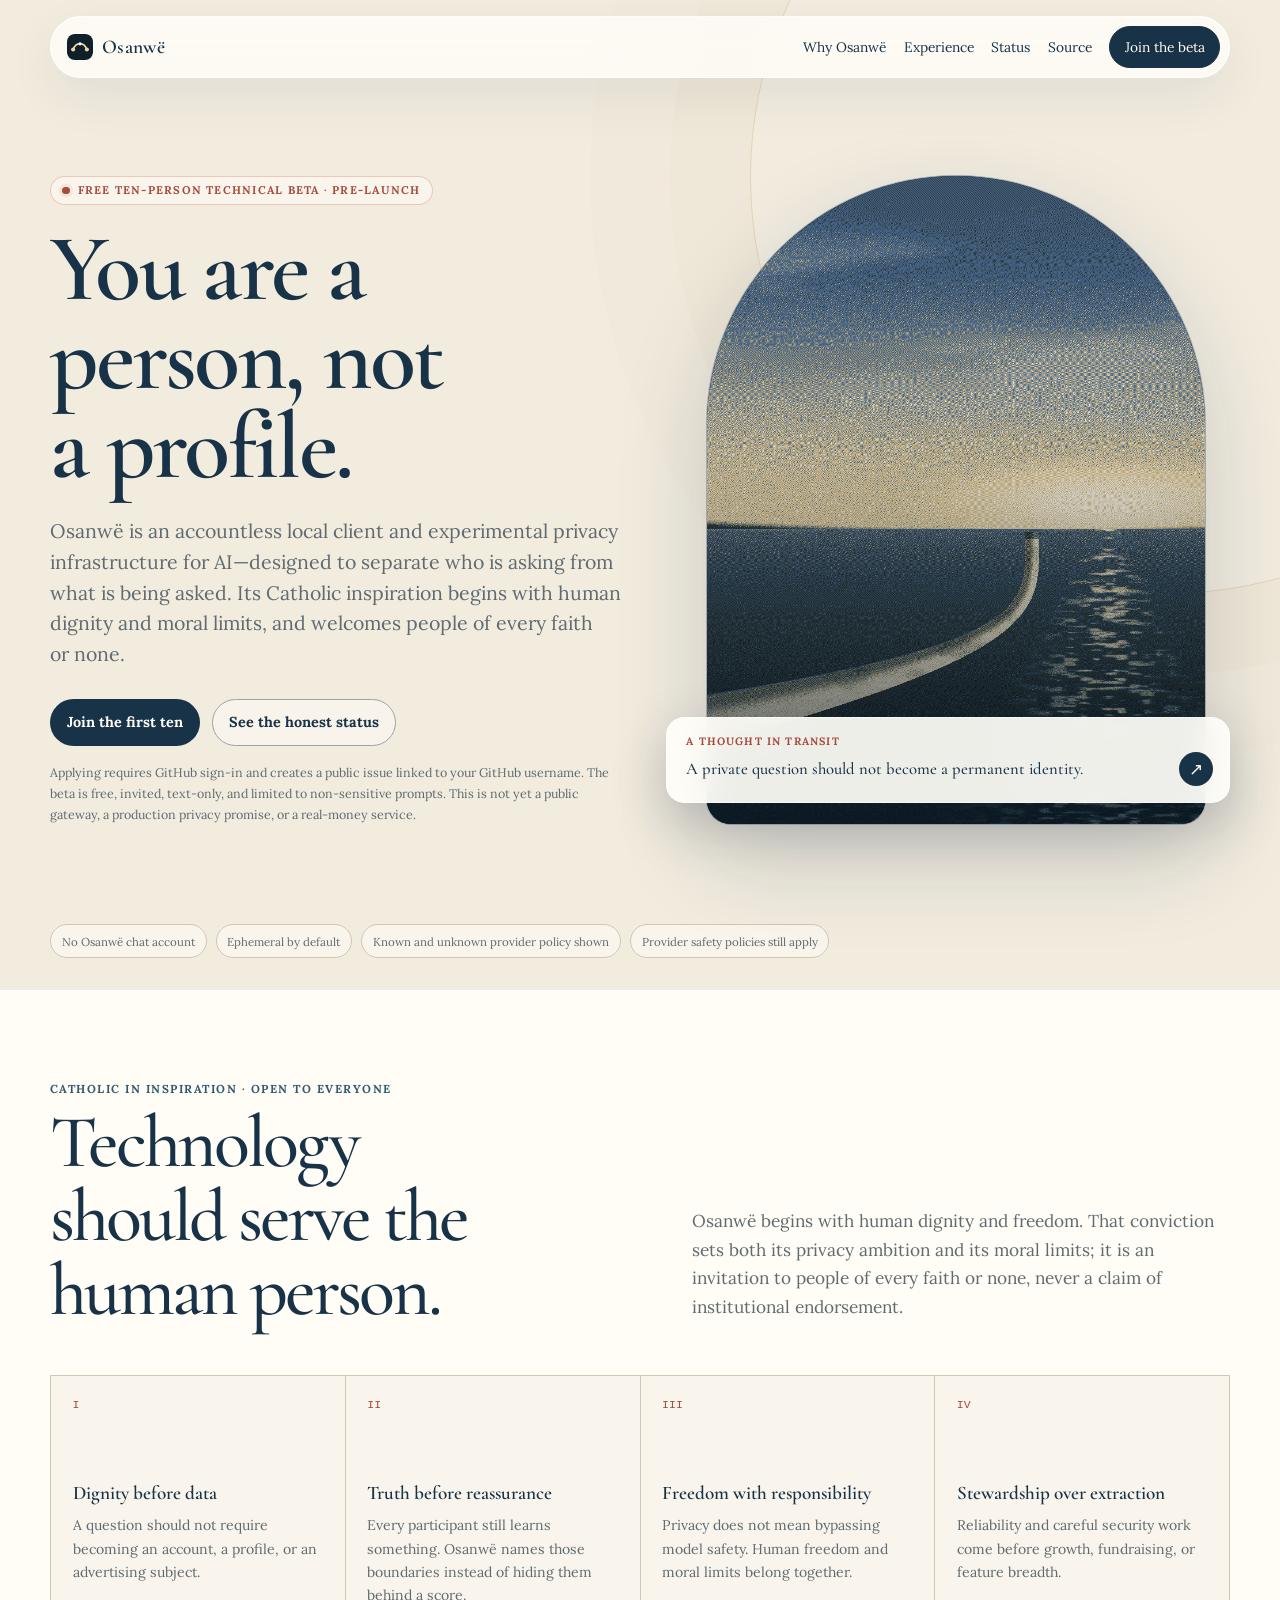
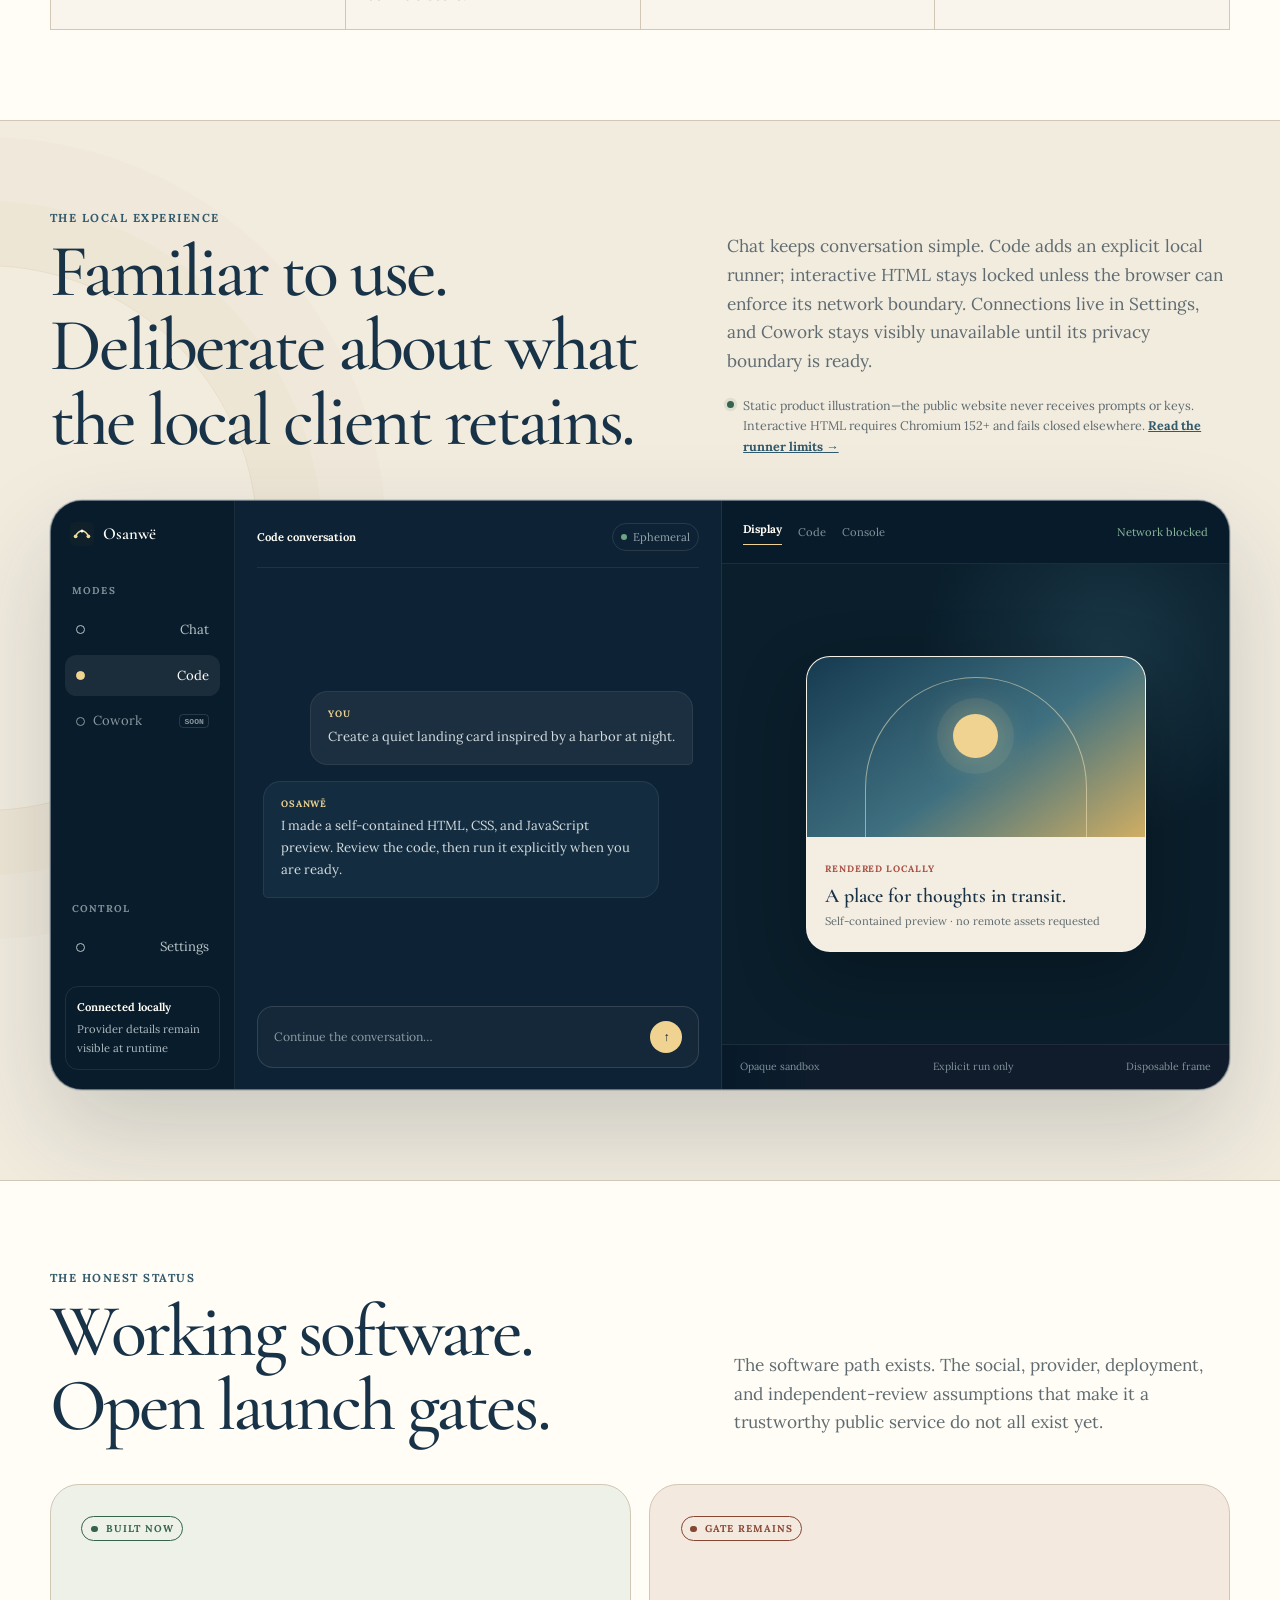
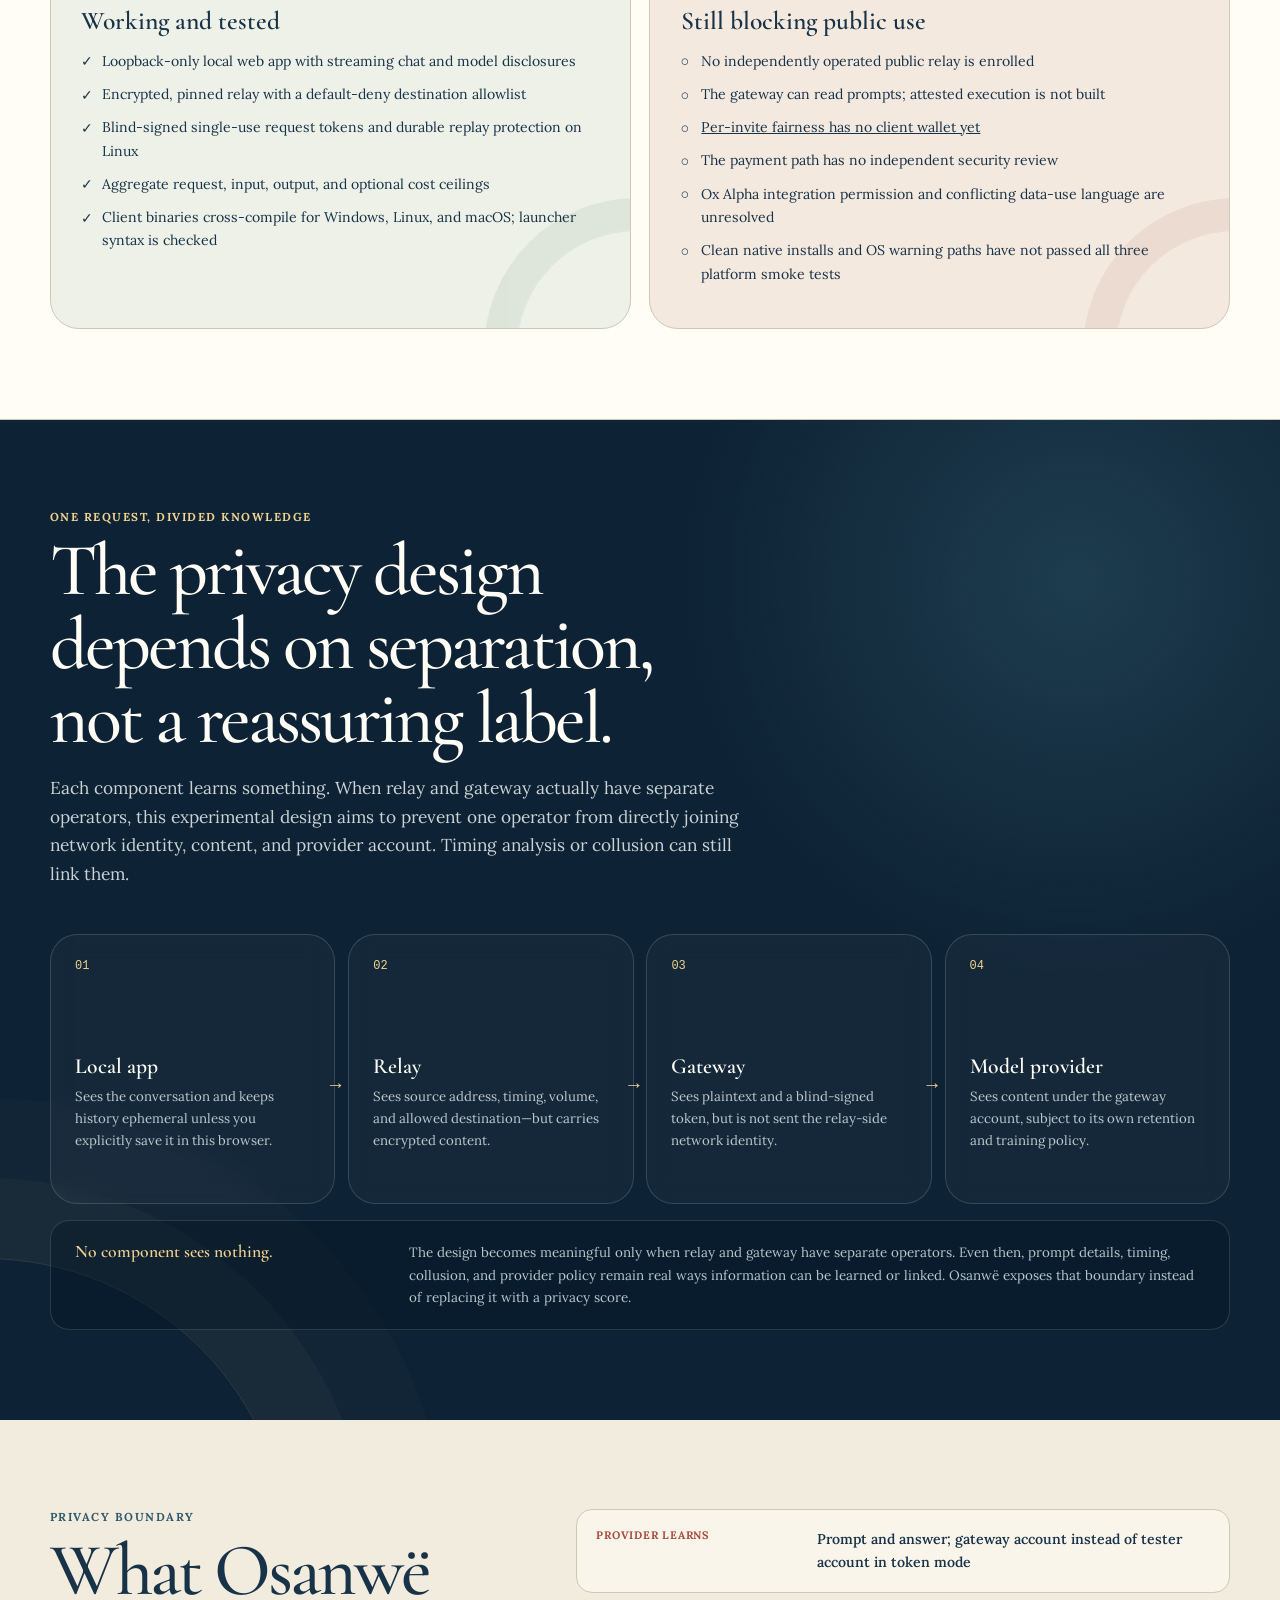
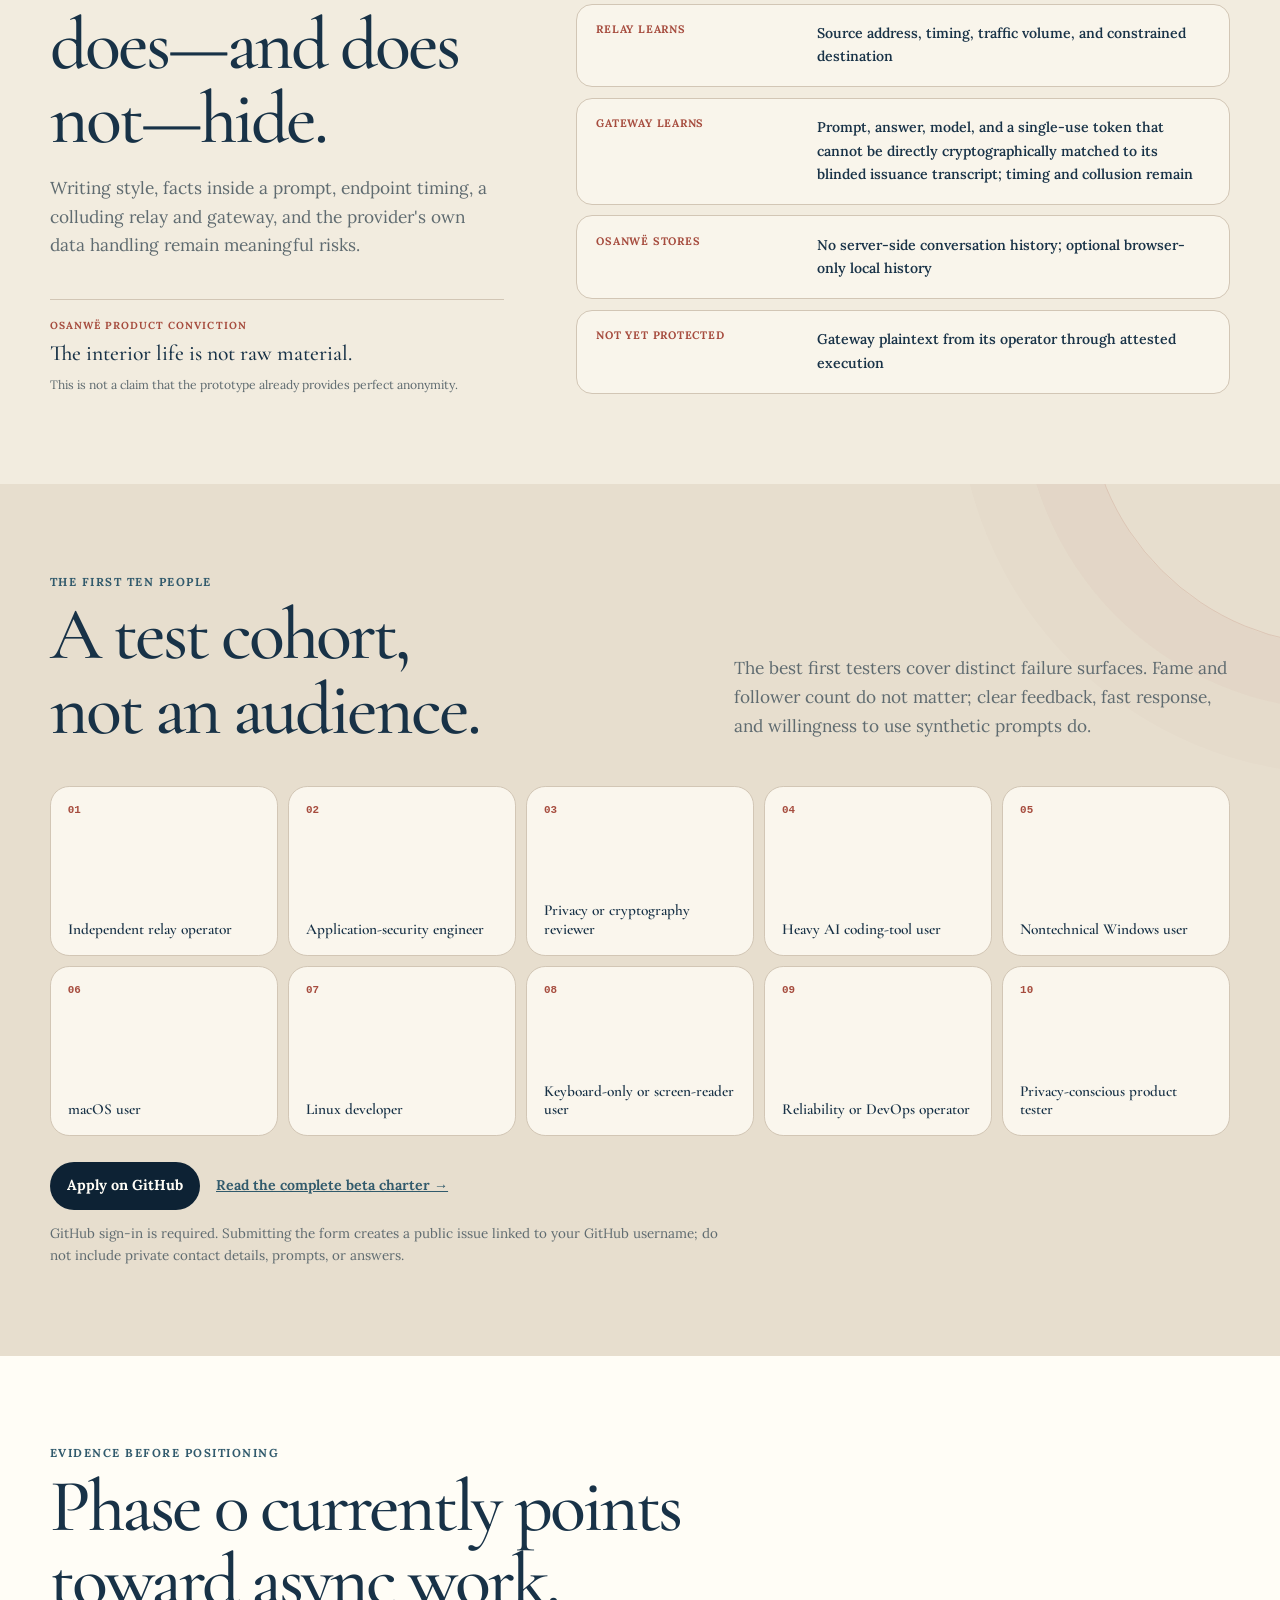
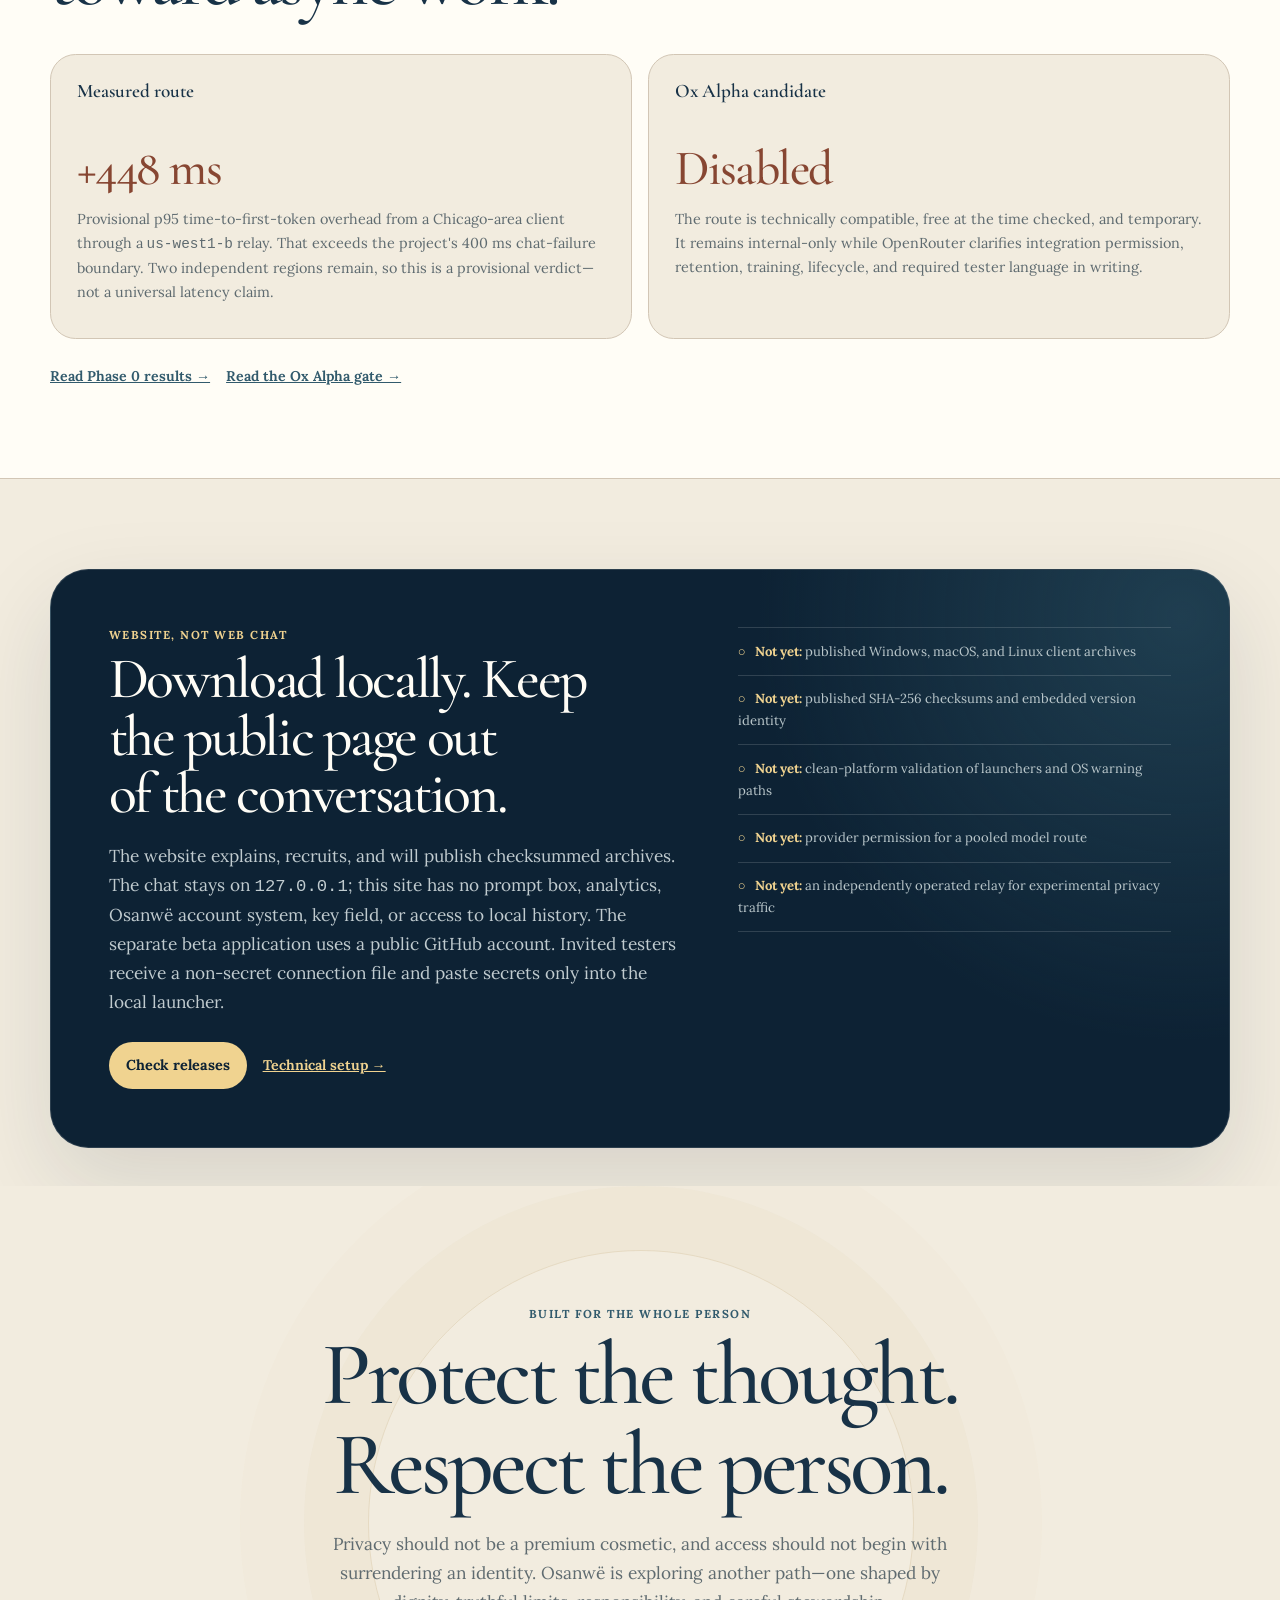
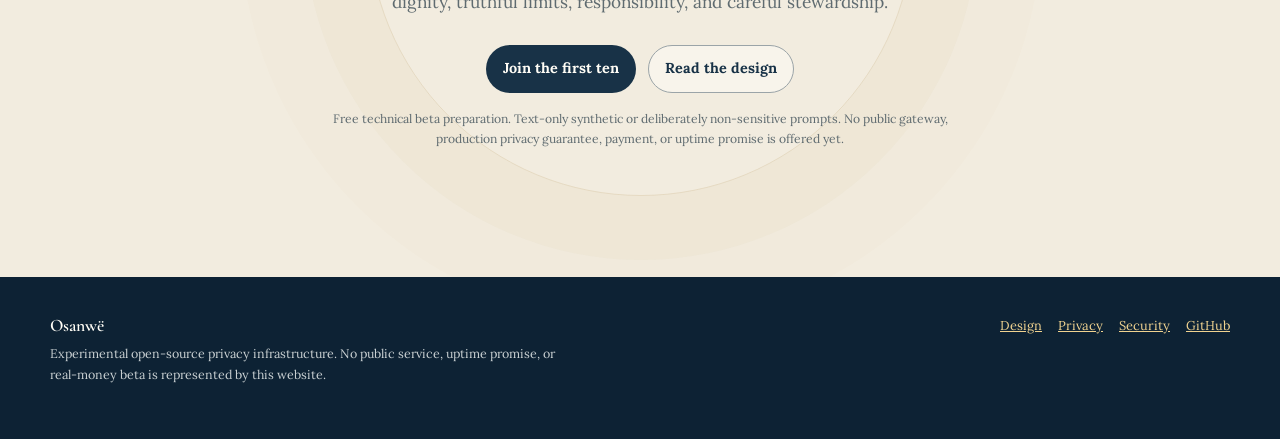
==== commit 82e66351: "Replace the site with the current promotional pages The landing and the design document move here fr" ====
--- a/index.html
+++ b/index.html
@@ -2,294 +2,533 @@
 <html lang="en">
 <head>
 <meta charset="utf-8">
-<meta name="viewport" content="width=device-width, initial-scale=1, viewport-fit=cover">
-<title>Osanwë — a privacy layer for AI</title>
-<meta name="description" content="Point your AI tool at Osanwë instead of straight at the provider. Your prompt still gets answered — it just doesn’t arrive with your IP address attached, and no relay along the way can read it.">
-<meta name="theme-color" content="#eff1f1">
-
+<meta name="viewport" content="width=device-width, initial-scale=1">
+<meta name="description" content="Osanwë is experimental, accountless AI infrastructure shaped by human dignity, truthful privacy boundaries, and moral limits. Join the first ten-person technical beta.">
+<meta name="referrer" content="no-referrer">
+<meta name="theme-color" content="#17242d">
+<meta property="og:title" content="Osanwë — You are a person, not a profile">
+<meta property="og:description" content="Experimental, accountless AI infrastructure shaped by human dignity and honest privacy boundaries. Technical beta preparation—not a public service yet.">
+<meta property="og:image" content="https://ezrastone.github.io/osanwe-website/hero-og.png">
+<meta property="og:url" content="https://ezrastone.github.io/osanwe-website/">
 <meta property="og:type" content="website">
-<meta property="og:title" content="Osanwë — a privacy layer for AI">
-<meta property="og:description" content="Your prompt still reaches Claude or GPT. It just doesn’t arrive with your IP address attached — and no relay along the way can read it.">
-<meta name="twitter:card" content="summary_large_image">
-
-<link rel="icon" href="data:image/svg+xml,<svg xmlns='http://www.w3.org/2000/svg' viewBox='0 0 32 32'><circle cx='16' cy='16' r='13' fill='none' stroke='%230d1217' stroke-width='2'/><circle cx='16' cy='16' r='4' fill='%231668c4'/></svg>">
-<link rel="stylesheet" href="assets/styles.css">
+<link rel="canonical" href="https://ezrastone.github.io/osanwe-website/">
+<link rel="icon" href="favicon.svg" type="image/svg+xml">
+<title>Osanwë — You are a person, not a profile</title>
+<style>
+  @font-face{
+    font-family:"Cormorant Garamond";
+    src:url("cormorant-garamond.woff2") format("woff2");
+    font-weight:300 700; font-style:normal; font-display:swap;
+  }
+  @font-face{
+    font-family:"Lora";
+    src:url("lora.woff2") format("woff2");
+    font-weight:400 700; font-style:normal; font-display:swap;
+  }
+  :root{
+    --night:#0d2234; --paper:#f2ecdf; --paper-2:#e7dece; --ink:#183247; --muted:#5f6b70;
+    --line:#d2c6b5; --gold:#ad8540; --gold-2:#f0d390; --sea:#315a6c; --safe:#35634e;
+    --warn:#874632; --clay:#a64c3e; --white:#fffdf6;
+    --serif:"Cormorant Garamond","Iowan Old Style","Palatino Linotype",Palatino,Georgia,serif;
+    --sans:"Lora",Georgia,"Iowan Old Style","Times New Roman",serif;
+    --mono:ui-monospace,SFMono-Regular,"SF Mono",Menlo,Consolas,monospace;
+  }
+  *{box-sizing:border-box}
+  html{scroll-behavior:smooth}
+  body{margin:0;background:var(--paper);color:var(--ink);font:15.5px/1.66 var(--sans);-webkit-font-smoothing:antialiased}
+  a{color:inherit}
+  a:focus-visible{outline:3px solid var(--white);outline-offset:2px;box-shadow:0 0 0 6px #00566b}
+  .skip{position:fixed;left:1rem;top:-5rem;z-index:20;background:var(--white);padding:.6rem .9rem;border-radius:.4rem}
+  .skip:focus{top:1rem}
+  .shell{width:min(1180px,calc(100% - 2rem));margin-inline:auto}
+  .topbar{position:absolute;z-index:3;left:0;right:0;top:1rem;color:var(--ink)}
+  .nav{min-height:62px;display:flex;align-items:center;justify-content:space-between;gap:1rem;padding:.45rem .55rem .45rem 1rem;border:1px solid #ffffffaa;border-radius:999px;background:#fffef9cc;box-shadow:0 18px 50px #0e294212;backdrop-filter:blur(18px)}
+  .brand{display:inline-flex;align-items:center;gap:.55rem;font:600 1.22rem var(--serif);letter-spacing:.015em;text-decoration:none}
+  .brand-mark{width:1.65rem;height:1.65rem;border-radius:.48rem}
+  .navlinks{display:flex;align-items:center;gap:1.1rem;font-size:.86rem}
+  .navlinks a{text-decoration:none;color:var(--ink)}
+  .navlinks a:hover{text-decoration:underline;text-underline-offset:.25em}
+  .navlinks .pill{border:1px solid var(--ink);border-radius:999px;padding:.55rem .9rem;background:var(--ink);color:var(--white)}
+  .hero{position:relative;isolation:isolate;min-height:850px;display:flex;flex-direction:column;overflow:hidden;background:var(--paper)}
+  .hero::before{content:"";position:absolute;z-index:-2;width:52rem;height:52rem;right:-19rem;top:-15rem;border:1px solid #b58c4340;border-radius:50%;box-shadow:0 0 0 5rem #b58c4308,0 0 0 10rem #b58c4305}
+  .hero-inner{display:grid;grid-template-columns:minmax(0,1.05fr) minmax(24rem,.95fr);gap:clamp(2rem,6vw,6rem);align-items:center;padding-top:7.8rem;padding-bottom:3rem}
+  .hero-copy{position:relative;z-index:1;padding:3.2rem 0}
+  .status{display:inline-flex;align-items:center;gap:.5rem;margin:0 0 1.2rem;padding:.4rem .7rem;border:1px solid #c8563247;border-radius:999px;background:#fffef982;color:var(--clay);font:700 .7rem var(--sans);letter-spacing:.11em;text-transform:uppercase}
+  .status::before{content:"";width:.46rem;height:.46rem;border-radius:50%;background:var(--clay);box-shadow:0 0 0 .2rem #c8563218}
+  h1{max-width:820px;margin:0;font:600 clamp(3.9rem,7.4vw,6.9rem)/.94 var(--serif);letter-spacing:-.028em;text-wrap:balance}
+  .hero-lede{max-width:660px;margin:1.55rem 0 0;color:var(--muted);font-size:clamp(1rem,1.8vw,1.22rem);line-height:1.58;text-wrap:pretty}
+  .actions{display:flex;flex-wrap:wrap;gap:.75rem;margin-top:1.8rem}
+  .button{display:inline-flex;align-items:center;justify-content:center;min-height:46px;padding:.68rem 1rem;border:1px solid transparent;border-radius:999px;text-decoration:none;font-weight:700;font-size:.9rem}
+  .button.primary{background:var(--ink);color:var(--white)}
+  .button.secondary{border-color:#9ba4a8;color:var(--ink);background:#fffef96b}
+  .button:hover{transform:translateY(-1px)}
+  .hero-note{max-width:650px;margin:1rem 0 0;color:var(--muted);font-size:.78rem}
+  .hero-visual{position:relative;min-height:650px;display:grid;align-items:end}
+  .harbor-window{position:absolute;inset:0 1.5rem 0 0;overflow:hidden;border:1px solid #ffffff9c;border-radius:18rem 18rem 1.8rem 1.8rem;background:var(--night);box-shadow:0 35px 90px #0e29422e}
+  .hero-art{width:100%;height:100%;object-fit:cover;object-position:56% center;filter:saturate(.85) contrast(1.05)}
+  .harbor-window::after{content:"";position:absolute;inset:0;background:linear-gradient(180deg,#0b1d2b0d 35%,#0b1d2baa 100%)}
+  .thought-card{position:relative;z-index:1;margin:0 0 1.4rem -2.5rem;padding:1rem 1rem 1rem 1.2rem;border:1px solid #ffffff99;border-radius:1.15rem;background:#fffef9ed;box-shadow:0 20px 55px #0b1d2b3b;backdrop-filter:blur(16px)}
+  .thought-card small{display:block;margin-bottom:.2rem;color:var(--clay);font:700 .67rem var(--sans);letter-spacing:.11em;text-transform:uppercase}
+  .thought-line{display:flex;align-items:center;justify-content:space-between;gap:1rem;color:var(--ink);font:500 1.04rem var(--serif)}
+  .thought-arrow{display:grid;width:2.15rem;height:2.15rem;flex:0 0 auto;place-items:center;border-radius:50%;background:var(--ink);color:var(--white);font-family:var(--sans)}
+  .trust-rail{display:flex;flex-wrap:wrap;gap:.55rem;padding-bottom:2rem}
+  .trust-rail span{padding:.42rem .68rem;border:1px solid var(--line);border-radius:999px;background:#fffef98c;color:var(--muted);font-size:.72rem}
+  main section{padding:5.6rem 0}
+  main .hero{padding:0}
+  .eyebrow{margin:0 0 .55rem;color:var(--sea);font:750 .72rem var(--sans);letter-spacing:.13em;text-transform:uppercase}
+  h2{max-width:820px;margin:0;font:500 clamp(2.25rem,5.8vw,4.7rem)/1 var(--serif);letter-spacing:-.04em;text-wrap:balance}
+  .section-lede{max-width:690px;margin:1.15rem 0 0;color:var(--muted);font-size:1.08rem}
+  .principles{background:var(--white);border-top:1px solid #ffffff;border-bottom:1px solid var(--line)}
+  .principles-head{display:grid;grid-template-columns:1.05fr .95fr;gap:3rem;align-items:end}
+  .principles-head .section-lede{margin:0 0 .35rem}
+  .principle-grid{display:grid;grid-template-columns:repeat(4,1fr);margin-top:3rem;border-top:1px solid var(--line);border-left:1px solid var(--line)}
+  .principle{min-height:240px;padding:1.35rem;border-right:1px solid var(--line);border-bottom:1px solid var(--line);background:#f2ecdf73}
+  .principle b{display:block;margin-bottom:4.4rem;color:var(--clay);font:.72rem var(--mono)}
+  .principle h3{margin:0 0 .55rem;font:600 1.2rem var(--serif)}
+  .principle p{margin:0;color:var(--muted);font-size:.88rem}
+  .product{position:relative;overflow:hidden;background:var(--paper);border-bottom:1px solid var(--line)}
+  .product::before{content:"";position:absolute;width:34rem;height:34rem;left:-18rem;top:9rem;border:1px solid #ad854025;border-radius:50%;box-shadow:0 0 0 4rem #ad854009,0 0 0 8rem #ad854006}
+  .product-head{position:relative;display:grid;grid-template-columns:1fr .82fr;gap:4rem;align-items:end}
+  .product-head .section-lede{margin:0 0 .4rem}
+  .interface-note{display:flex;align-items:flex-start;gap:.55rem;margin:1.2rem 0 0;color:var(--muted);font-size:.78rem}
+  .interface-note::before{content:"";width:.45rem;height:.45rem;flex:0 0 auto;margin-top:.38rem;border-radius:50%;background:var(--safe);box-shadow:0 0 0 .2rem #35634e19}
+  .interface-note a{color:var(--sea);font-weight:700}
+  .interface{position:relative;display:grid;grid-template-columns:11.5rem minmax(0,1fr);min-height:590px;margin-top:2.7rem;overflow:hidden;border:1px solid #ffffff61;border-radius:2rem;background:var(--night);color:var(--white);box-shadow:0 42px 100px #1429382e,0 0 0 1px #172b3924}
+  .interface::after{content:"";position:absolute;inset:auto -14rem -20rem auto;width:42rem;height:42rem;border-radius:50%;background:#a64c3e20;filter:blur(30px);pointer-events:none}
+  .app-rail{position:relative;z-index:1;display:flex;flex-direction:column;padding:1.2rem .85rem;border-right:1px solid #ffffff14;background:#081a29b3}
+  .app-brand{display:flex;align-items:center;gap:.55rem;margin:.1rem .35rem 1.8rem;font:600 1.05rem var(--serif)}
+  .app-brand img{width:1.5rem;height:1.5rem}
+  .mode-label{margin:.6rem .45rem;color:#82929a;font:700 .62rem var(--sans);letter-spacing:.12em;text-transform:uppercase}
+  .mode{display:flex;align-items:center;justify-content:space-between;gap:.5rem;margin:.13rem 0;padding:.62rem .7rem;border-radius:.72rem;color:#b9c4c8;font-size:.82rem}
+  .mode::before{content:"";width:.44rem;height:.44rem;border:1px solid currentColor;border-radius:50%}
+  .mode.active{background:#fffdf613;color:var(--white)}
+  .mode.active::before{border-color:var(--gold-2);background:var(--gold-2)}
+  .mode.soon{color:#8a999f}
+  .soon-tag{margin-left:auto;padding:.1rem .28rem;border:1px solid #ffffff20;border-radius:.25rem;font:600 .5rem var(--mono);text-transform:uppercase}
+  .rail-spacer{flex:1}
+  .connection{margin-top:1rem;padding:.72rem;border:1px solid #ffffff16;border-radius:.8rem;color:#aebbc0;font-size:.7rem}
+  .connection b{display:block;margin-bottom:.2rem;color:var(--white);font-weight:650}
+  .app-workspace{position:relative;z-index:1;display:grid;grid-template-columns:minmax(0,.98fr) minmax(22rem,1.02fr);min-width:0}
+  .conversation{display:flex;min-width:0;flex-direction:column;padding:1.35rem;border-right:1px solid #ffffff14}
+  .window-bar{display:flex;align-items:center;justify-content:space-between;gap:1rem;padding-bottom:1rem;border-bottom:1px solid #ffffff14;color:#95a5ac;font-size:.7rem}
+  .window-bar strong{color:var(--white);font-weight:650}
+  .local-pill{display:inline-flex;align-items:center;gap:.4rem;padding:.25rem .5rem;border:1px solid #ffffff1c;border-radius:999px}
+  .local-pill::before{content:"";width:.38rem;height:.38rem;border-radius:50%;background:#6fa585}
+  .messages{display:flex;flex:1;flex-direction:column;justify-content:center;gap:1rem;padding:2.4rem .4rem 1.5rem}
+  .message{max-width:92%;padding:1rem 1.05rem;border:1px solid #ffffff12;border-radius:1.1rem;color:#d3dcdf;font-size:.82rem}
+  .message small{display:block;margin-bottom:.36rem;color:var(--gold-2);font:700 .58rem var(--sans);letter-spacing:.1em;text-transform:uppercase}
+  .message.person{align-self:flex-end;border-bottom-right-radius:.3rem;background:#ffffff10}
+  .message.assistant{align-self:flex-start;border-bottom-left-radius:.3rem;background:#183247a8}
+  .composer{display:flex;align-items:center;justify-content:space-between;gap:1rem;padding:.85rem 1rem;border:1px solid #ffffff20;border-radius:1rem;background:#fffdf608;color:#8c9ba2;font-size:.76rem}
+  .send-dot{display:grid;width:2rem;height:2rem;flex:0 0 auto;place-items:center;border-radius:50%;background:var(--gold-2);color:var(--night);font-weight:800}
+  .runner{display:flex;min-width:0;flex-direction:column;background:#06172599}
+  .runner-tabs{display:flex;align-items:center;gap:1rem;padding:1.15rem 1.3rem;border-bottom:1px solid #ffffff14;color:#84949c;font-size:.7rem}
+  .runner-tabs b{padding-bottom:.35rem;border-bottom:1px solid var(--gold-2);color:var(--white)}
+  .runner-state{margin-left:auto;color:#8db99d}
+  .preview{display:grid;flex:1;place-items:center;padding:2rem;background:radial-gradient(circle at 76% 18%,#38677b55,transparent 34%),#0a1e2b}
+  .preview-card{width:min(100%,340px);overflow:hidden;border:1px solid #ffffff2b;border-radius:1.5rem;background:#f4eee2;color:var(--ink);box-shadow:0 24px 70px #0000003b}
+  .preview-art{position:relative;height:180px;background:linear-gradient(145deg,#163a50,#3f7080 55%,#d0ae63)}
+  .preview-art::before{content:"";position:absolute;inset:20px 58px 0;border:1px solid #f7e7bd8a;border-bottom:0;border-radius:8rem 8rem 0 0}
+  .preview-art::after{content:"";position:absolute;width:2.8rem;height:2.8rem;left:calc(50% - 1.4rem);top:57px;border-radius:50%;background:#f0d390;box-shadow:0 0 0 1rem #f0d39016,0 0 2.4rem #f0d39070}
+  .preview-copy{padding:1.1rem 1.15rem 1.3rem}
+  .preview-copy small{color:var(--clay);font:700 .58rem var(--sans);letter-spacing:.1em;text-transform:uppercase}
+  .preview-copy strong{display:block;margin:.25rem 0;font:600 1.25rem var(--serif)}
+  .preview-copy p{margin:0;color:var(--muted);font-size:.7rem}
+  .runner-foot{display:flex;justify-content:space-between;gap:1rem;padding:.85rem 1.15rem;border-top:1px solid #ffffff14;color:#81929a;font-size:.65rem}
+  .truth{background:var(--white);border-bottom:1px solid var(--line)}
+  .truth-head{display:grid;grid-template-columns:1fr .8fr;gap:4rem;align-items:end}
+  .truth-head .section-lede{margin:0 0 .35rem}
+  .truth-grid{display:grid;grid-template-columns:1fr 1fr;gap:1.15rem;margin-top:2.6rem}
+  .truth-card{position:relative;min-height:390px;padding:1.8rem 1.9rem 2rem;overflow:hidden;border:1px solid var(--line);border-radius:1.8rem;background:var(--paper)}
+  .truth-card::after{content:"";position:absolute;width:15rem;height:15rem;right:-8rem;bottom:-9rem;border:1px solid currentColor;border-radius:50%;opacity:.08;box-shadow:0 0 0 2rem currentColor}
+  .truth-label{display:inline-flex;align-items:center;gap:.5rem;margin-bottom:4rem;padding:.3rem .55rem;border:1px solid currentColor;border-radius:999px;font:750 .62rem var(--sans);letter-spacing:.1em;text-transform:uppercase}
+  .truth-label::before{content:"";width:.4rem;height:.4rem;border-radius:50%;background:currentColor}
+  .truth-card h3{margin:0 0 .75rem;font:600 1.6rem var(--serif)}
+  .truth-card ul{margin:.85rem 0 0;padding:0;color:var(--muted)}
+  .truth-card li{position:relative;list-style:none;margin:.62rem 0;padding-left:1.3rem;font-size:.88rem}
+  .truth-card li::before{position:absolute;left:0;top:.04rem;color:currentColor}
+  .truth-card.ready{color:var(--safe);background:#edf1e8}
+  .truth-card.ready li::before{content:"✓"}
+  .truth-card.blocked{color:var(--warn);background:#f4e9df}
+  .truth-card.blocked li::before{content:"○"}
+  .truth-card h3,.truth-card li,.truth-card a{color:var(--ink)}
+  .path-section{position:relative;overflow:hidden;background:radial-gradient(circle at 84% 16%,#315a6c78,transparent 29%),var(--night);color:var(--white)}
+  .path-section::before{content:"";position:absolute;width:38rem;height:38rem;left:-20rem;bottom:-28rem;border:1px solid #f0d39024;border-radius:50%;box-shadow:0 0 0 5rem #f0d39008,0 0 0 10rem #f0d39005}
+  .path-section .eyebrow{color:var(--gold-2)}
+  .path-section .section-lede{color:#cbd2d4}
+  .path{position:relative;display:grid;grid-template-columns:repeat(4,1fr);gap:.8rem;margin:2.8rem 0 0;padding:0;counter-reset:path}
+  .path li{position:relative;list-style:none;min-height:270px;padding:1.5rem;border:1px solid #ffffff26;border-radius:1.7rem;background:#fffdf608;counter-increment:path;backdrop-filter:blur(12px)}
+  .path li::before{content:"0" counter(path);display:block;margin-bottom:5rem;color:var(--gold-2);font:.75rem var(--mono)}
+  .path li:not(:last-child)::after{content:"→";position:absolute;right:-.68rem;top:50%;z-index:2;color:var(--gold-2);font-size:1.2rem}
+  .path h3{margin:0 0 .45rem;font:600 1.35rem var(--serif)}
+  .path p{margin:0;color:#bdc8cc;font-size:.83rem}
+  .path-caveat{position:relative;display:grid;grid-template-columns:.55fr 1.45fr;gap:2rem;align-items:start;margin-top:1rem;padding:1.3rem 1.5rem;border:1px solid #ffffff21;border-radius:1.2rem;background:#0617256b}
+  .path-caveat strong{color:var(--gold-2);font:600 1.1rem var(--serif)}
+  .path-caveat p{margin:0;color:#b8c5c9;font-size:.84rem}
+  .privacy-section{background:var(--paper)}
+  .boundary{display:grid;grid-template-columns:.82fr 1.18fr;gap:4.5rem;align-items:start}
+  .interior-note{margin:2.4rem 0 0;padding:1.2rem 0 0;border-top:1px solid var(--line);color:var(--ink);font:500 1.35rem/1.25 var(--serif)}
+  .interior-note .conviction-label{display:block;margin:0 0 .55rem;color:var(--clay);font:750 .64rem var(--sans);letter-spacing:.1em;text-transform:uppercase}
+  .interior-note .conviction-caveat{display:block;margin-top:.55rem;color:var(--muted);font:400 .76rem/1.5 var(--sans)}
+  .facts{display:grid;gap:.65rem;margin:0}
+  .facts div{display:grid;grid-template-columns:.68fr 1.32fr;gap:1.1rem;padding:1.1rem 1.2rem;border:1px solid var(--line);border-radius:1rem;background:#fffdf68a}
+  .facts dt{color:var(--clay);font:700 .68rem var(--sans);letter-spacing:.07em;text-transform:uppercase}
+  .facts dd{margin:0;color:var(--ink);font-size:.88rem;font-weight:560;overflow-wrap:anywhere}
+  .beta{position:relative;overflow:hidden;background:var(--paper-2)}
+  .beta::after{content:"";position:absolute;width:32rem;height:32rem;right:-20rem;top:-22rem;border:1px solid #a64c3e2b;border-radius:50%;box-shadow:0 0 0 4rem #a64c3e08,0 0 0 8rem #a64c3e05}
+  .beta-head{position:relative;z-index:1;display:grid;grid-template-columns:1fr .8fr;gap:4rem;align-items:end}
+  .beta-head .section-lede{margin:0 0 .35rem}
+  .roles{position:relative;z-index:1;display:grid;grid-template-columns:repeat(5,1fr);gap:.65rem;margin:2.5rem 0 0;padding:0}
+  .roles li{list-style:none;display:flex;min-height:170px;flex-direction:column;justify-content:space-between;gap:2rem;padding:1.05rem;border:1px solid var(--line);border-radius:1.2rem;background:#fffdf6c9}
+  .roles b{color:var(--clay);font:700 .68rem var(--mono)}
+  .roles span{font:600 .96rem/1.2 var(--serif)}
+  .beta-actions{display:flex;flex-wrap:wrap;align-items:center;gap:1rem;margin-top:1.6rem}
+  .cta-note{max-width:680px;margin:.75rem 0 0;color:var(--muted);font-size:.84rem}
+  .beta .primary,.download-card .primary{background:var(--night);color:var(--white)}
+  .quiet-link{font-size:.88rem;color:var(--sea);font-weight:650}
+  .evidence{background:var(--white);border-bottom:1px solid var(--line)}
+  .candidate{display:grid;grid-template-columns:1fr 1fr;gap:1rem;margin-top:2.3rem}
+  .candidate article{min-height:285px;padding:1.5rem 1.6rem;border:1px solid var(--line);border-radius:1.6rem;background:var(--paper)}
+  .candidate h3{margin:0 0 2.6rem;font:600 1.2rem var(--serif)}
+  .candidate p{margin:0;color:var(--muted);font-size:.9rem}
+  .metric{display:block;margin:.5rem 0 1rem;color:var(--warn);font:500 3.1rem/.95 var(--serif);letter-spacing:-.03em}
+  .download{background:var(--paper);padding-bottom:2.4rem}
+  .download-card{display:grid;grid-template-columns:1.14fr .86fr;gap:3.4rem;padding:clamp(1.6rem,5vw,3.6rem);overflow:hidden;border:1px solid #ffffff21;border-radius:2.4rem;background:radial-gradient(circle at 96% 8%,#315a6c80,transparent 34%),var(--night);color:var(--white);box-shadow:0 35px 90px #14293820}
+  .download-card h2{font-size:clamp(2rem,4.5vw,3.6rem)}
+  .download-card .eyebrow{color:var(--gold-2)}
+  .download-card .section-lede{color:#c0cbcf}
+  .download-card .primary{background:var(--gold-2);color:var(--night)}
+  .download-card .quiet-link{color:var(--gold-2)}
+  .checklist{margin:0;padding:0;border-top:1px solid #ffffff25}
+  .checklist li{list-style:none;padding:.78rem 0;border-bottom:1px solid #ffffff25;font-size:.82rem;color:#b9c6ca}
+  .checklist li::before{content:"○";color:var(--gold-2);margin-right:.55rem}
+  .checklist strong{color:var(--gold-2)}
+  .closing{position:relative;overflow:hidden;padding:7.5rem 0 8rem;background:var(--paper);text-align:center}
+  .closing::before{content:"";position:absolute;width:34rem;height:34rem;left:calc(50% - 17rem);top:4rem;border:1px solid #ad85402e;border-radius:50%;box-shadow:0 0 0 4rem #ad854009,0 0 0 8rem #ad854005}
+  .closing-inner{position:relative;max-width:900px;margin-inline:auto}
+  .closing h2{margin-inline:auto;font-size:clamp(3rem,7vw,6rem)}
+  .closing .section-lede{max-width:620px;margin:1.3rem auto 0}
+  .closing .actions{justify-content:center}
+  .closing-note{max-width:620px;margin:1rem auto 0;color:var(--muted);font-size:.76rem}
+  footer{padding:2.4rem 0 3.5rem;background:var(--night);color:#c9d0d2}
+  .footer-grid{display:flex;justify-content:space-between;gap:2rem;align-items:flex-start}
+  footer strong{display:block;color:var(--white);font:600 1.1rem var(--serif)}
+  footer p{max-width:520px;margin:.4rem 0 0;font-size:.78rem}
+  footer nav{display:flex;flex-wrap:wrap;gap:1rem;font-size:.8rem}
+  footer a{color:var(--gold-2)}
+  @media(max-width:780px){
+    .navlinks{gap:.55rem}.navlinks a{font-size:.74rem}.navlinks a[href="#principles"],.navlinks a[href="#experience"]{display:none}.navlinks .pill{padding:.48rem .68rem}.hero{min-height:auto}.hero-inner{grid-template-columns:1fr;padding-top:7rem}.hero-copy{padding-bottom:0}.hero-visual{min-height:540px}.thought-card{margin-left:1rem}.harbor-window{right:0}
+    .truth-grid,.truth-head,.boundary,.candidate,.download-card,.principles-head,.product-head,.beta-head{grid-template-columns:1fr}.path,.principle-grid{grid-template-columns:1fr 1fr}
+    .product-head{gap:1rem}.interface{grid-template-columns:1fr;min-height:auto}.app-rail{display:grid;grid-template-columns:repeat(4,1fr);gap:.35rem;border-right:0;border-bottom:1px solid #ffffff14}.app-brand,.mode-label,.rail-spacer,.connection{display:none}.mode{justify-content:center;padding:.55rem .3rem}.mode::before{display:none}.app-workspace{grid-template-columns:1fr}.conversation{border-right:0;border-bottom:1px solid #ffffff14}.runner{min-height:480px}
+    .facts div{grid-template-columns:1fr;gap:.3rem}
+    .path li:not(:last-child)::after{display:none}.path-caveat{grid-template-columns:1fr}.roles{grid-template-columns:repeat(2,1fr)}.footer-grid{display:grid}
+  }
+  @media(max-width:470px){.path,.principle-grid{grid-template-columns:1fr}h1{font-size:3.45rem}.shell{width:min(100% - 1.3rem,1180px)}.nav{gap:.35rem;padding-left:.55rem;padding-right:.35rem}.brand{font-size:1.05rem}.brand-mark{width:1.4rem;height:1.4rem}.navlinks{gap:.3rem}.navlinks a{font-size:.67rem}.navlinks .pill{padding:.42rem .52rem}.hero-visual{min-height:460px}.thought-card{margin-left:.55rem}.trust-rail{padding-bottom:1.2rem}.interface{border-radius:1.3rem}.app-rail{grid-template-columns:repeat(4,1fr)}.mode{padding:.5rem .15rem;font-size:.67rem}.soon-tag{padding:.08rem .18rem;font-size:.43rem}.conversation{padding:1rem}.messages{padding:1.4rem 0}.runner{min-height:420px}.preview{padding:1rem}.preview-art{height:150px}.roles{grid-template-columns:1fr}.roles li{min-height:125px}.truth-card{min-height:auto}.truth-label{margin-bottom:2.2rem}.closing{padding:5.8rem 0}}
+  @media(prefers-reduced-motion:reduce){html{scroll-behavior:auto}.button:hover{transform:none}}
+</style>
 </head>
 <body>
-
-<header class="chrome" id="chrome">
-  <a class="brand" href="#top"><b>osanwë</b> <span>/ overview</span></a>
-  <nav class="chrome-nav mono">
-    <a href="#how">how it works</a>
-    <a href="#limits">limits</a>
-    <a href="#status">status</a>
-    <a href="https://github.com/EzraStone/osanwe-">design&nbsp;→</a>
-  </nav>
+<a class="skip" href="#main">Skip to content</a>
+
+<header class="topbar">
+  <div class="nav shell">
+    <a class="brand" href="./" aria-label="Osanwë home"><img class="brand-mark" src="favicon.svg" alt="">Osanwë</a>
+    <nav class="navlinks" aria-label="Primary">
+      <a href="#principles">Why Osanwë</a>
+      <a href="#experience">Experience</a>
+      <a href="#truth">Status</a>
+      <a href="https://github.com/EzraStone/Osanwe" rel="noreferrer">Source</a>
+      <a class="pill" href="https://github.com/EzraStone/Osanwe/issues/new?template=beta-interest.yml" rel="noreferrer">Join the beta</a>
+    </nav>
+  </div>
 </header>
 
-<main id="top">
-
-<!-- ═══ hero ══════════════════════════════════════════════════════ -->
-<section class="hero light" data-theme="light">
-  <div class="wrap hero-grid">
-    <div class="hero-copy reveal">
-      <p class="mono link-blue">osanwë &nbsp;·&nbsp; pre-implementation</p>
-      <h1>A privacy layer<br>for AI.</h1>
-      <p class="lede">
-        Point your AI tool at Osanwë instead of straight at the provider. Your prompt still reaches
-        Claude or GPT and still gets answered — it just doesn’t arrive with your IP address
-        attached, and nobody along the way can read it.
-      </p>
-      <div class="cta">
-        <a class="btn" href="#how">How it works</a>
-        <a class="btn-ghost mono" href="https://github.com/EzraStone/osanwe-">read the design <span>→</span></a>
-      </div>
-      <p class="mono muted">no content logs &nbsp; no backdoors &nbsp; no client-side scanning</p>
-    </div>
-
-    <div class="hero-art reveal" aria-hidden="true">
-      <svg viewBox="0 0 460 460" class="disc">
-        <defs>
-          <radialGradient id="g1" cx="46%" cy="40%" r="62%">
-            <stop offset="0%"   stop-color="#a9c6e2" stop-opacity="1"/>
-            <stop offset="45%"  stop-color="#bed4e8" stop-opacity=".9"/>
-            <stop offset="78%"  stop-color="#d7e2ec" stop-opacity=".6"/>
-            <stop offset="100%" stop-color="#eff1f1" stop-opacity="0"/>
-          </radialGradient>
-        </defs>
-        <circle cx="230" cy="230" r="215" fill="none" stroke="#d3dae0"/>
-        <circle cx="230" cy="230" r="176" fill="none" stroke="#ccd5dd"/>
-        <circle cx="230" cy="230" r="138" fill="none" stroke="#c3ced8"/>
-        <circle cx="230" cy="230" r="112" fill="url(#g1)"/>
-        <circle cx="230" cy="230" r="112" fill="none" stroke="#b7c6d4"/>
-        <circle cx="392" cy="286" r="5" fill="#1668c4"/>
-      </svg>
-    </div>
-  </div>
-</section>
-
-<!-- ═══ the problem ═══════════════════════════════════════════════ -->
-<section class="band light" data-theme="light" id="problem">
-  <div class="wrap">
-    <p class="eyebrow mono reveal">the problem</p>
-    <h2 class="reveal">Every AI request you send<br>carries five different ways<br>to identify you.</h2>
-    <p class="body reveal">
-      A VPN or a Tor-style relay fixes exactly one of them. That is the gap Osanwë is built around —
-      and being honest about which channels stay open is the point, not a disclaimer.
-    </p>
-
-    <div class="tablewrap reveal">
-      <table class="channels">
-        <thead>
-          <tr><th>What leaks</th><th>What actually closes it</th><th>Osanwë v1</th></tr>
-        </thead>
-        <tbody>
-          <tr>
-            <td>Your IP address and location</td>
-            <td>A relay between you and the provider</td>
-            <td class="yes">Closed</td>
-          </tr>
-          <tr>
-            <td>Your prompt, read by a middleman</td>
-            <td>End-to-end TLS the relay cannot open</td>
-            <td class="yes">Closed</td>
-          </tr>
-          <tr>
-            <td>Your API key and account</td>
-            <td>Blind-signed tokens and pooled access</td>
-            <td class="later">Phase 3</td>
-          </tr>
-          <tr>
-            <td>Your payment method</td>
-            <td>Unlinkable issuance at a separate mint</td>
-            <td class="later">Phase 3</td>
-          </tr>
-          <tr>
-            <td>Your writing style and content</td>
-            <td class="never">Nothing. No network can fix this</td>
-            <td class="never">Never</td>
-          </tr>
-        </tbody>
-      </table>
-    </div>
-  </div>
-</section>
-
-<!-- ═══ statement ═════════════════════════════════════════════════ -->
-<section class="statement dark grid-dots" data-theme="dark">
-  <div class="wrap center">
-    <h2 class="big reveal">Onion routing hides your IP.<br>Your API key still has<br>your name on it.</h2>
-    <p class="mono muted reveal">the hard problem is anonymous payment, not routing</p>
-  </div>
-</section>
-
-<!-- ═══ how it works ══════════════════════════════════════════════ -->
-<section class="band light" data-theme="light" id="how">
-  <div class="wrap">
-    <p class="eyebrow mono reveal">how it works</p>
-    <h2 class="reveal">Three steps, and your<br>existing tools don’t change.</h2>
-
-    <ol class="steps">
-      <li class="reveal">
-        <span class="num mono">01</span>
-        <h3>Point your tool at Osanwë</h3>
-        <p>The client speaks the same API your tools already use, so you change a base URL and
-        nothing else. Your editor, your scripts, your agent framework all keep working.</p>
-      </li>
-      <li class="reveal">
-        <span class="num mono">02</span>
-        <h3>Your request travels through a relay</h3>
-        <p>The relay is run by someone you don’t have to trust, because it carries an encrypted
-        tunnel it cannot open. It sees that a request happened and where it came from — never what
-        the request said.</p>
-      </li>
-      <li class="reveal">
-        <span class="num mono">03</span>
-        <h3>The provider answers normally</h3>
-        <p>Claude or GPT receives the request and responds exactly as it would have. The one thing
-        it no longer receives is your IP address and the location it implies.</p>
-      </li>
-    </ol>
-
-    <p class="body reveal">
-      Because the encryption runs end to end between your machine and the provider, adding a hop
-      does not add a party who can read your prompts. That is the opposite of how a normal proxy
-      works, and it is the reason relay operators here carry far less risk than Tor exit operators.
-    </p>
-  </div>
-</section>
-
-<!-- ═══ architecture ══════════════════════════════════════════════ -->
-<section class="band dark" data-theme="dark" id="architecture">
-  <div class="wrap">
-    <p class="eyebrow mono reveal">architecture</p>
-    <h2 class="reveal">Three parties. None of them<br>sees both halves.</h2>
-    <p class="body reveal">
-      Identity and content are split across separate operators so that no single one holds enough to
-      identify you. This is the same shape Apple’s Private Relay uses. It rests on those operators
-      not colluding — which we state plainly here rather than bury, because a privacy claim whose
-      assumptions are hidden is a lie with extra steps.
-    </p>
-
-    <div class="parties">
-      <article class="party reveal">
-        <svg viewBox="0 0 120 120" aria-hidden="true">
-          <circle cx="60" cy="60" r="46" fill="none" stroke="#242a30" stroke-width="7"/>
-          <circle cx="60" cy="60" r="46" fill="none" stroke="#2b82e8" stroke-width="7"
-                  stroke-linecap="round" stroke-dasharray="96 289" transform="rotate(-90 60 60)"/>
-        </svg>
-        <h3>The mint</h3>
-        <p class="mono tag">knows who paid</p>
-        <p>Sells you access and never sees a single prompt. When tokens are later spent, it cannot
-        tell which purchase they came from.</p>
-      </article>
-      <article class="party reveal">
-        <svg viewBox="0 0 120 120" aria-hidden="true">
-          <circle cx="60" cy="60" r="46" fill="none" stroke="#242a30" stroke-width="7"/>
-          <circle cx="60" cy="60" r="46" fill="none" stroke="#5f9bd8" stroke-width="7"
-                  stroke-linecap="round" stroke-dasharray="96 289" transform="rotate(30 60 60)"/>
-        </svg>
-        <h3>The relay</h3>
-        <p class="mono tag">sees your address, not your words</p>
-        <p>Forwards an encrypted tunnel it has no key for. It is the only party that learns where
-        you are, and it learns nothing else.</p>
-      </article>
-      <article class="party reveal">
-        <svg viewBox="0 0 120 120" aria-hidden="true">
-          <circle cx="60" cy="60" r="46" fill="none" stroke="#242a30" stroke-width="7"/>
-          <circle cx="60" cy="60" r="46" fill="none" stroke="#2b82e8" stroke-width="7"
-                  stroke-linecap="round" stroke-dasharray="96 289" transform="rotate(150 60 60)"/>
-        </svg>
-        <h3>The gateway</h3>
-        <p class="mono tag">sees your words, not you</p>
-        <p>Talks to the provider on your behalf. It runs inside attested secure hardware, so you can
-        verify exactly which code will handle your prompt before you send it.</p>
-      </article>
-    </div>
-  </div>
-</section>
-
-<!-- ═══ honest limits ═════════════════════════════════════════════ -->
-<section class="band light" data-theme="light" id="limits">
-  <div class="wrap">
-    <p class="eyebrow mono reveal">what you get, and what you don’t</p>
-    <h2 class="reveal">The limits are the<br>most useful thing here.</h2>
-
-    <div class="cols">
-      <div class="col reveal">
-        <h3 class="col-h yes-h">What it does</h3>
-        <ul class="ticks">
-          <li>Hides your IP address and location from the model provider</li>
-          <li>Keeps every relay operator from reading a single prompt</li>
-          <li>Stores no logs of your prompts or completions, anywhere</li>
-          <li>Works with the tools you already use, by changing one URL</li>
-        </ul>
-      </div>
-      <div class="col reveal">
-        <h3 class="col-h no-h">What it won’t do</h3>
-        <ul class="ticks no">
-          <li>Hide you from your own writing style — no network can fix that</li>
-          <li>Hide which account is paying, until the mint ships in Phase 3</li>
-          <li>Beat an adversary who can watch the entire internet at once</li>
-          <li>Survive the relay and the gateway secretly colluding</li>
-          <li>Get you around a model’s safety policy. That is deliberate</li>
-        </ul>
-      </div>
-    </div>
-
-    <p class="body reveal">
-      Osanwë provides anonymity from identity linkage. It does not provide freedom from model safety
-      policy — those are different products, and only one of them is worth building.
-    </p>
-  </div>
-</section>
-
-<!-- ═══ status ════════════════════════════════════════════════════ -->
-<section class="band dark" data-theme="dark" id="status">
-  <div class="wrap">
-    <p class="eyebrow mono reveal">status</p>
-    <h2 class="reveal">Nothing is built yet.<br>The design is public.</h2>
-    <p class="body reveal">
-      This is an architecture and a threat model, published before any code exists, so the design
-      can be argued with while it is still cheap to change. The next step is a single measurement:
-      how much latency one relay hop actually costs. That number decides whether Osanwë is an
-      interactive product or a batch one, and everything downstream waits on it.
-    </p>
-
-    <ol class="phases">
-      <li class="reveal"><span class="mono">phase 0</span><b>Measure the latency cost</b><i class="mono">tooling written, not yet run</i></li>
-      <li class="reveal"><span class="mono">phase 1</span><b>Publish design and threat model</b><i class="mono">done</i></li>
-      <li class="reveal"><span class="mono">phase 2</span><b>Client and relay, your own API key</b><i class="mono">next</i></li>
-      <li class="reveal"><span class="mono">phase 3</span><b>Token mint and attested gateway</b><i class="mono">later</i></li>
-      <li class="reveal"><span class="mono">phase 4</span><b>Open-weight models on donated hardware</b><i class="mono">later</i></li>
-    </ol>
-  </div>
-</section>
-
-<!-- ═══ closing ═══════════════════════════════════════════════════ -->
-<section class="closing light" data-theme="light">
-  <div class="wrap center">
-    <h2 class="big reveal">Read it before<br>you believe it.</h2>
-    <p class="body center-body reveal">
-      The full design document includes the threat model, the protocol detail, the abuse policy, and
-      the two risks capable of killing the project.
-    </p>
-    <div class="cta center-cta reveal">
-      <a class="btn" href="https://github.com/EzraStone/osanwe-">Read the design</a>
-      <a class="btn-ghost mono" href="https://github.com/EzraStone/osanwe-">view source <span>→</span></a>
-    </div>
-  </div>
-</section>
-
+<main id="main">
+  <section class="hero" aria-labelledby="hero-title">
+    <div class="hero-inner shell">
+      <div class="hero-copy">
+        <p class="status">Free ten-person technical beta · pre-launch</p>
+        <h1 id="hero-title">You are a person, not a profile.</h1>
+        <p class="hero-lede">Osanwë is an accountless local client and experimental privacy
+        infrastructure for AI—designed to separate who is asking from what is being asked. Its
+        Catholic inspiration begins with human dignity and moral limits, and welcomes people of
+        every faith or none.</p>
+        <div class="actions">
+          <a class="button primary" href="https://github.com/EzraStone/Osanwe/issues/new?template=beta-interest.yml" rel="noreferrer">Join the first ten</a>
+          <a class="button secondary" href="#truth">See the honest status</a>
+        </div>
+        <p class="hero-note">Applying requires GitHub sign-in and creates a public issue linked to your
+        GitHub username. The beta is free, invited, text-only, and limited to non-sensitive prompts.
+        This is not yet a public gateway, a production privacy promise, or a real-money service.</p>
+      </div>
+      <div class="hero-visual" aria-hidden="true">
+        <div class="harbor-window"><img class="hero-art" src="hero.png" alt=""></div>
+        <div class="thought-card">
+          <small>A thought in transit</small>
+          <div class="thought-line"><span>A private question should not become a permanent identity.</span><span class="thought-arrow">↗</span></div>
+        </div>
+      </div>
+    </div>
+    <div class="trust-rail shell" aria-label="Osanwë principles">
+      <span>No Osanwë chat account</span><span>Ephemeral by default</span><span>Known and unknown provider policy shown</span><span>Provider safety policies still apply</span>
+    </div>
+  </section>
+
+  <section class="principles" id="principles" aria-labelledby="principles-title">
+    <div class="shell">
+      <div class="principles-head">
+        <div><p class="eyebrow">Catholic in inspiration · open to everyone</p><h2 id="principles-title">Technology should serve the human person.</h2></div>
+        <p class="section-lede">Osanwë begins with human dignity and freedom. That conviction sets
+        both its privacy ambition and its moral limits; it is an invitation to people of every faith
+        or none, never a claim of institutional endorsement.</p>
+      </div>
+      <div class="principle-grid">
+        <article class="principle"><b>I</b><h3>Dignity before data</h3><p>A question should not require becoming an account, a profile, or an advertising subject.</p></article>
+        <article class="principle"><b>II</b><h3>Truth before reassurance</h3><p>Every participant still learns something. Osanwë names those boundaries instead of hiding them behind a score.</p></article>
+        <article class="principle"><b>III</b><h3>Freedom with responsibility</h3><p>Privacy does not mean bypassing model safety. Human freedom and moral limits belong together.</p></article>
+        <article class="principle"><b>IV</b><h3>Stewardship over extraction</h3><p>Reliability and careful security work come before growth, fundraising, or feature breadth.</p></article>
+      </div>
+    </div>
+  </section>
+
+  <section class="product" id="experience" aria-labelledby="experience-title">
+    <div class="shell">
+      <div class="product-head">
+        <div>
+          <p class="eyebrow">The local experience</p>
+          <h2 id="experience-title">Familiar to use. Deliberate about what the local client retains.</h2>
+        </div>
+        <div>
+          <p class="section-lede">Chat keeps conversation simple. Code adds an explicit local runner;
+          interactive HTML stays locked unless the browser can enforce its network boundary.
+          Connections live in Settings, and Cowork stays visibly unavailable until its privacy
+          boundary is ready.</p>
+          <p class="interface-note"><span>Static product illustration—the public website never
+          receives prompts or keys. Interactive HTML requires Chromium 152+ and fails closed
+          elsewhere. <a href="https://github.com/EzraStone/Osanwe/blob/main/docs/product/code-runner.md" rel="noreferrer">Read the runner limits →</a></span></p>
+        </div>
+      </div>
+
+      <div class="interface" role="img" aria-label="Static illustration of the Osanwë local application showing Chat, Code with a network-blocked local preview, Settings, and Cowork marked unavailable">
+        <div class="app-rail">
+          <div class="app-brand"><img src="favicon.svg" alt="">Osanwë</div>
+          <p class="mode-label">Modes</p>
+          <div class="mode">Chat</div>
+          <div class="mode active">Code</div>
+          <div class="mode soon">Cowork <span class="soon-tag">Soon</span></div>
+          <div class="rail-spacer"></div>
+          <p class="mode-label">Control</p>
+          <div class="mode settings">Settings</div>
+          <div class="connection"><b>Connected locally</b>Provider details remain visible at runtime</div>
+        </div>
+
+        <div class="app-workspace">
+          <div class="conversation">
+            <div class="window-bar"><strong>Code conversation</strong><span class="local-pill">Ephemeral</span></div>
+            <div class="messages">
+              <div class="message person"><small>You</small>Create a quiet landing card inspired by a harbor at night.</div>
+              <div class="message assistant"><small>Osanwë</small>I made a self-contained HTML, CSS, and JavaScript preview. Review the code, then run it explicitly when you are ready.</div>
+            </div>
+            <div class="composer"><span>Continue the conversation…</span><span class="send-dot">↑</span></div>
+          </div>
+
+          <div class="runner">
+            <div class="runner-tabs"><b>Display</b><span>Code</span><span>Console</span><span class="runner-state">Network blocked</span></div>
+            <div class="preview">
+              <div class="preview-card">
+                <div class="preview-art"></div>
+                <div class="preview-copy"><small>Rendered locally</small><strong>A place for thoughts in transit.</strong><p>Self-contained preview · no remote assets requested</p></div>
+              </div>
+            </div>
+            <div class="runner-foot"><span>Opaque sandbox</span><span>Explicit run only</span><span>Disposable frame</span></div>
+          </div>
+        </div>
+      </div>
+    </div>
+  </section>
+
+  <section class="truth" id="truth" aria-labelledby="truth-title">
+    <div class="shell">
+      <div class="truth-head">
+        <div><p class="eyebrow">The honest status</p><h2 id="truth-title">Working software. Open launch gates.</h2></div>
+        <p class="section-lede">The software path exists. The social, provider, deployment, and
+        independent-review assumptions that make it a trustworthy public service do not all exist yet.</p>
+      </div>
+      <div class="truth-grid">
+        <article class="truth-card ready">
+          <span class="truth-label">Built now</span>
+          <h3>Working and tested</h3>
+          <ul>
+            <li>Loopback-only local web app with streaming chat and model disclosures</li>
+            <li>Encrypted, pinned relay with a default-deny destination allowlist</li>
+            <li>Blind-signed single-use request tokens and durable replay protection on Linux</li>
+            <li>Aggregate request, input, output, and optional cost ceilings</li>
+            <li>Client binaries cross-compile for Windows, Linux, and macOS; launcher syntax is checked</li>
+          </ul>
+        </article>
+        <article class="truth-card blocked">
+          <span class="truth-label">Gate remains</span>
+          <h3>Still blocking public use</h3>
+          <ul>
+            <li>No independently operated public relay is enrolled</li>
+            <li>The gateway can read prompts; attested execution is not built</li>
+            <li><a href="https://github.com/EzraStone/Osanwe/blob/main/docs/beta-invites.md" rel="noreferrer">Per-invite fairness has no client wallet yet</a></li>
+            <li>The payment path has no independent security review</li>
+            <li>Ox Alpha integration permission and conflicting data-use language are unresolved</li>
+            <li>Clean native installs and OS warning paths have not passed all three platform smoke tests</li>
+          </ul>
+        </article>
+      </div>
+    </div>
+  </section>
+
+  <section class="path-section" aria-labelledby="path-title">
+    <div class="shell">
+      <p class="eyebrow">One request, divided knowledge</p>
+      <h2 id="path-title">The privacy design depends on separation, not a reassuring label.</h2>
+      <p class="section-lede">Each component learns something. When relay and gateway actually have
+      separate operators, this experimental design aims to prevent one operator from directly joining
+      network identity, content, and provider account. Timing analysis or collusion can still link them.</p>
+      <ol class="path">
+        <li><h3>Local app</h3><p>Sees the conversation and keeps history ephemeral unless you explicitly save it in this browser.</p></li>
+        <li><h3>Relay</h3><p>Sees source address, timing, volume, and allowed destination—but carries encrypted content.</p></li>
+        <li><h3>Gateway</h3><p>Sees plaintext and a blind-signed token, but is not sent the relay-side network identity.</p></li>
+        <li><h3>Model provider</h3><p>Sees content under the gateway account, subject to its own retention and training policy.</p></li>
+      </ol>
+      <div class="path-caveat">
+        <strong>No component sees nothing.</strong>
+        <p>The design becomes meaningful only when relay and gateway have separate operators. Even
+        then, prompt details, timing, collusion, and provider policy remain real ways information can
+        be learned or linked. Osanwë exposes that boundary instead of replacing it with a privacy score.</p>
+      </div>
+    </div>
+  </section>
+
+  <section class="privacy-section" aria-labelledby="boundary-title">
+    <div class="shell boundary">
+      <div>
+        <p class="eyebrow">Privacy boundary</p>
+        <h2 id="boundary-title">What Osanwë does—and does not—hide.</h2>
+        <p class="section-lede">Writing style, facts inside a prompt, endpoint timing, a colluding
+        relay and gateway, and the provider's own data handling remain meaningful risks.</p>
+        <p class="interior-note"><span class="conviction-label">Osanwë product conviction</span>
+          The interior life is not raw material.
+          <span class="conviction-caveat">This is not a claim that the prototype already provides perfect anonymity.</span>
+        </p>
+      </div>
+      <dl class="facts">
+        <div><dt>Provider learns</dt><dd>Prompt and answer; gateway account instead of tester account in token mode</dd></div>
+        <div><dt>Relay learns</dt><dd>Source address, timing, traffic volume, and constrained destination</dd></div>
+        <div><dt>Gateway learns</dt><dd>Prompt, answer, model, and a single-use token that cannot be directly cryptographically matched to its blinded issuance transcript; timing and collusion remain</dd></div>
+        <div><dt>Osanwë stores</dt><dd>No server-side conversation history; optional browser-only local history</dd></div>
+        <div><dt>Not yet protected</dt><dd>Gateway plaintext from its operator through attested execution</dd></div>
+      </dl>
+    </div>
+  </section>
+
+  <section class="beta" id="beta" aria-labelledby="beta-title">
+    <div class="shell">
+      <div class="beta-head">
+        <div><p class="eyebrow">The first ten people</p><h2 id="beta-title">A test cohort, not an audience.</h2></div>
+        <p class="section-lede">The best first testers cover distinct failure surfaces. Fame and follower
+        count do not matter; clear feedback, fast response, and willingness to use synthetic prompts do.</p>
+      </div>
+      <ol class="roles">
+        <li><b>01</b><span>Independent relay operator</span></li><li><b>02</b><span>Application-security engineer</span></li>
+        <li><b>03</b><span>Privacy or cryptography reviewer</span></li><li><b>04</b><span>Heavy AI coding-tool user</span></li>
+        <li><b>05</b><span>Nontechnical Windows user</span></li><li><b>06</b><span>macOS user</span></li>
+        <li><b>07</b><span>Linux developer</span></li><li><b>08</b><span>Keyboard-only or screen-reader user</span></li>
+        <li><b>09</b><span>Reliability or DevOps operator</span></li><li><b>10</b><span>Privacy-conscious product tester</span></li>
+      </ol>
+      <div class="beta-actions">
+        <a class="button primary" href="https://github.com/EzraStone/Osanwe/issues/new?template=beta-interest.yml" rel="noreferrer">Apply on GitHub</a>
+        <a class="quiet-link" href="https://github.com/EzraStone/Osanwe/blob/main/docs/beta.md" rel="noreferrer">Read the complete beta charter →</a>
+      </div>
+      <p class="cta-note">GitHub sign-in is required. Submitting the form creates a public issue linked
+      to your GitHub username; do not include private contact details, prompts, or answers.</p>
+    </div>
+  </section>
+
+  <section class="evidence" aria-labelledby="evidence-title">
+    <div class="shell">
+      <p class="eyebrow">Evidence before positioning</p>
+      <h2 id="evidence-title">Phase 0 currently points toward async work.</h2>
+      <div class="candidate">
+        <article>
+          <h3>Measured route</h3>
+          <span class="metric">+448 ms</span>
+          <p>Provisional p95 time-to-first-token overhead from a Chicago-area client through a
+          <code>us-west1-b</code> relay. That exceeds the project's 400 ms chat-failure boundary. Two
+          independent regions remain, so this is a provisional verdict—not a universal latency claim.</p>
+        </article>
+        <article>
+          <h3>Ox Alpha candidate</h3>
+          <span class="metric">Disabled</span>
+          <p>The route is technically compatible, free at the time checked, and temporary. It remains
+          internal-only while OpenRouter clarifies integration permission, retention, training,
+          lifecycle, and required tester language in writing.</p>
+        </article>
+      </div>
+      <div class="beta-actions">
+        <a class="quiet-link" href="https://github.com/EzraStone/Osanwe/blob/main/docs/phase0-results.md" rel="noreferrer">Read Phase 0 results →</a>
+        <a class="quiet-link" href="https://github.com/EzraStone/Osanwe/blob/main/docs/providers/ox-alpha.md" rel="noreferrer">Read the Ox Alpha gate →</a>
+      </div>
+    </div>
+  </section>
+
+  <section class="download" aria-labelledby="download-title">
+    <div class="shell download-card">
+      <div>
+        <p class="eyebrow">Website, not web chat</p>
+        <h2 id="download-title">Download locally. Keep the public page out of the conversation.</h2>
+        <p class="section-lede">The website explains, recruits, and will publish checksummed archives.
+        The chat stays on <code>127.0.0.1</code>; this site has no prompt box, analytics, Osanwë account
+        system, key field, or access to local history. The separate beta application uses a public
+        GitHub account. Invited testers receive a non-secret connection file and paste secrets only
+        into the local launcher.</p>
+        <div class="beta-actions">
+          <a class="button primary" href="https://github.com/EzraStone/Osanwe/releases" rel="noreferrer">Check releases</a>
+          <a class="quiet-link" href="https://github.com/EzraStone/Osanwe/blob/main/docs/joining.md" rel="noreferrer">Technical setup →</a>
+        </div>
+      </div>
+      <ul class="checklist" aria-label="Download gates">
+        <li><strong>Not yet:</strong> published Windows, macOS, and Linux client archives</li>
+        <li><strong>Not yet:</strong> published SHA-256 checksums and embedded version identity</li>
+        <li><strong>Not yet:</strong> clean-platform validation of launchers and OS warning paths</li>
+        <li><strong>Not yet:</strong> provider permission for a pooled model route</li>
+        <li><strong>Not yet:</strong> an independently operated relay for experimental privacy traffic</li>
+      </ul>
+    </div>
+  </section>
+
+  <section class="closing" aria-labelledby="closing-title">
+    <div class="shell closing-inner">
+      <p class="eyebrow">Built for the whole person</p>
+      <h2 id="closing-title">Protect the thought. Respect the person.</h2>
+      <p class="section-lede">Privacy should not be a premium cosmetic, and access should not begin
+      with surrendering an identity. Osanwë is exploring another path—one shaped by dignity,
+      truthful limits, responsibility, and careful stewardship.</p>
+      <div class="actions">
+        <a class="button primary" href="https://github.com/EzraStone/Osanwe/issues/new?template=beta-interest.yml" rel="noreferrer">Join the first ten</a>
+        <a class="button secondary" href="design.html">Read the design</a>
+      </div>
+      <p class="closing-note">Free technical beta preparation. Text-only synthetic or deliberately
+      non-sensitive prompts. No public gateway, production privacy guarantee, payment, or uptime
+      promise is offered yet.</p>
+    </div>
+  </section>
 </main>
 
-<footer class="light">
-  <div class="wrap foot">
-    <p class="mono muted">osanwë &nbsp;·&nbsp; ósanwe-kenta: the mind may close itself against intrusion</p>
-    <p class="mono muted">pre-implementation &nbsp;·&nbsp; design published, code not written</p>
+<footer>
+  <div class="shell footer-grid">
+    <div><strong>Osanwë</strong><p>Experimental open-source privacy infrastructure. No public service,
+    uptime promise, or real-money beta is represented by this website.</p></div>
+    <nav aria-label="Footer">
+      <a href="design.html">Design</a><a href="https://github.com/EzraStone/Osanwe/blob/main/docs/product/privacy-boundaries.md" rel="noreferrer">Privacy</a>
+      <a href="https://github.com/EzraStone/Osanwe/security/policy" rel="noreferrer">Security</a>
+      <a href="https://github.com/EzraStone/Osanwe" rel="noreferrer">GitHub</a>
+    </nav>
   </div>
 </footer>
-
-<script src="assets/app.js"></script>
 </body>
 </html>
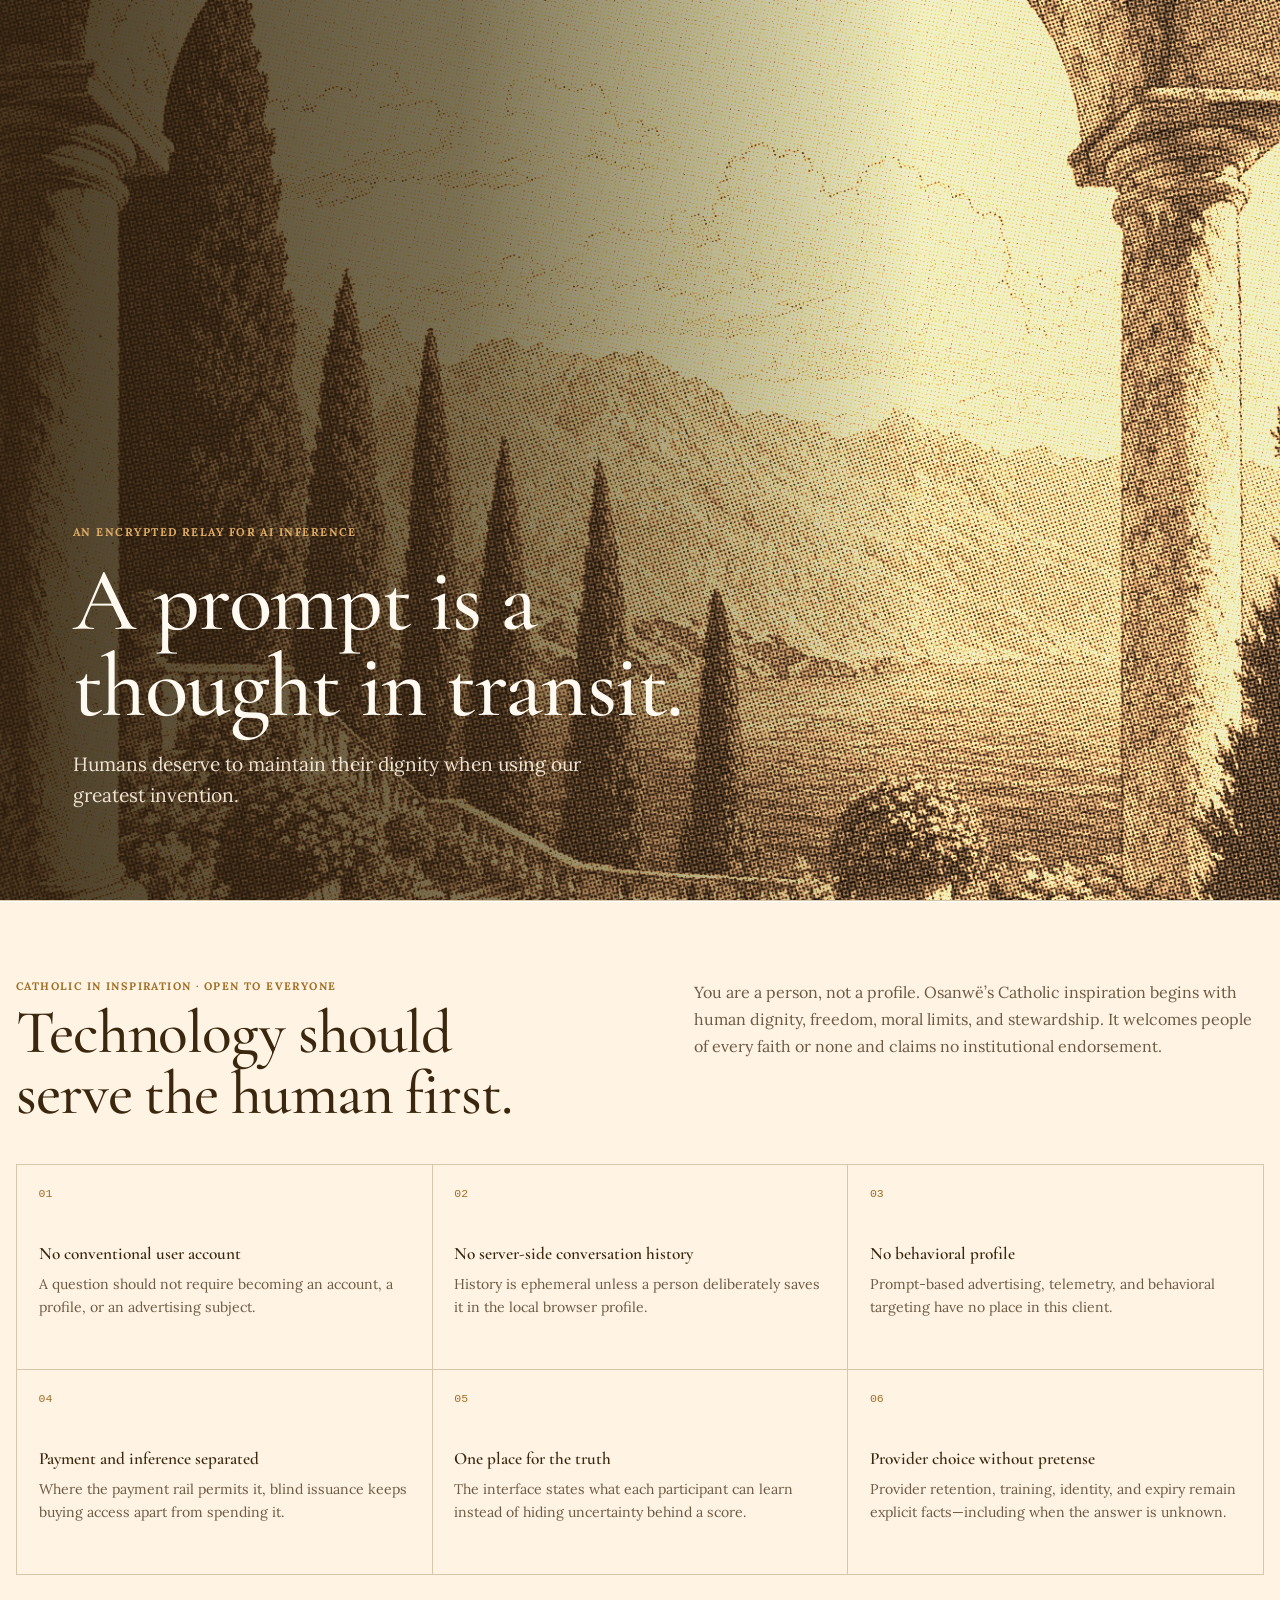
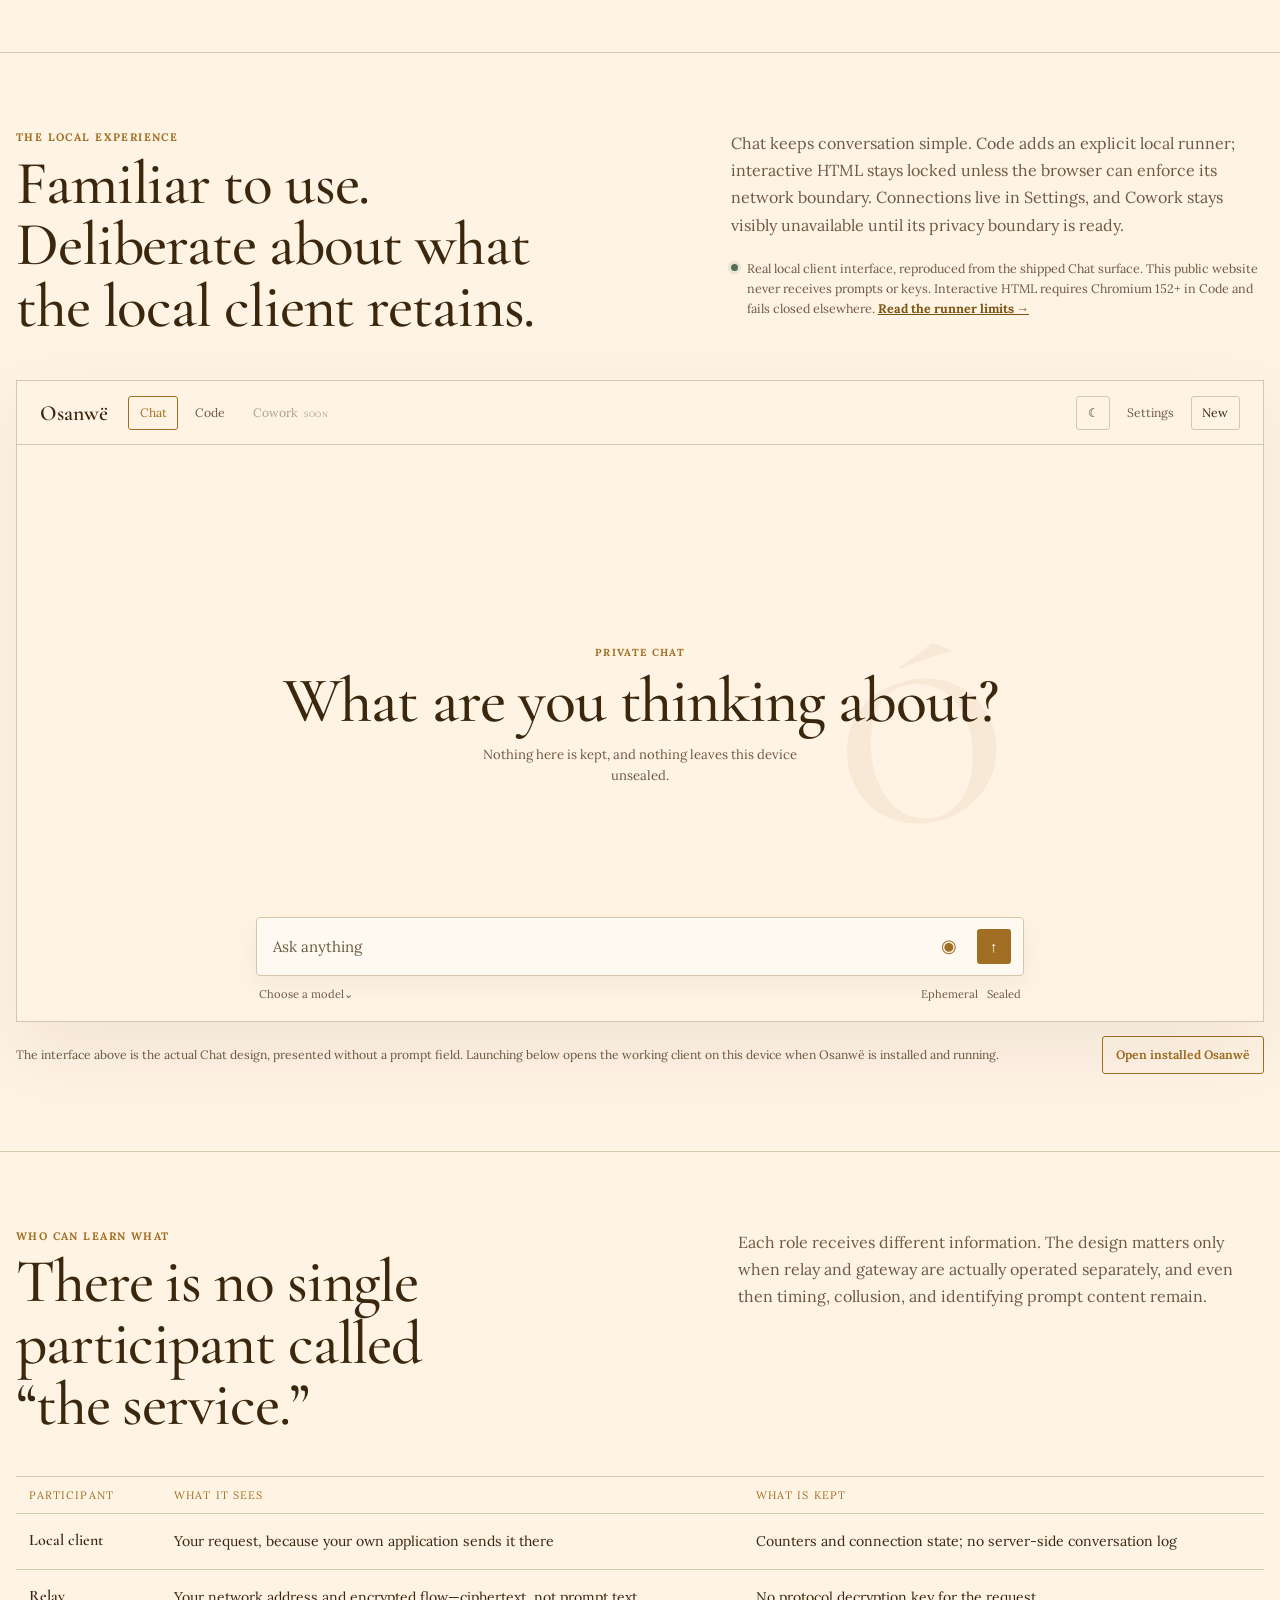
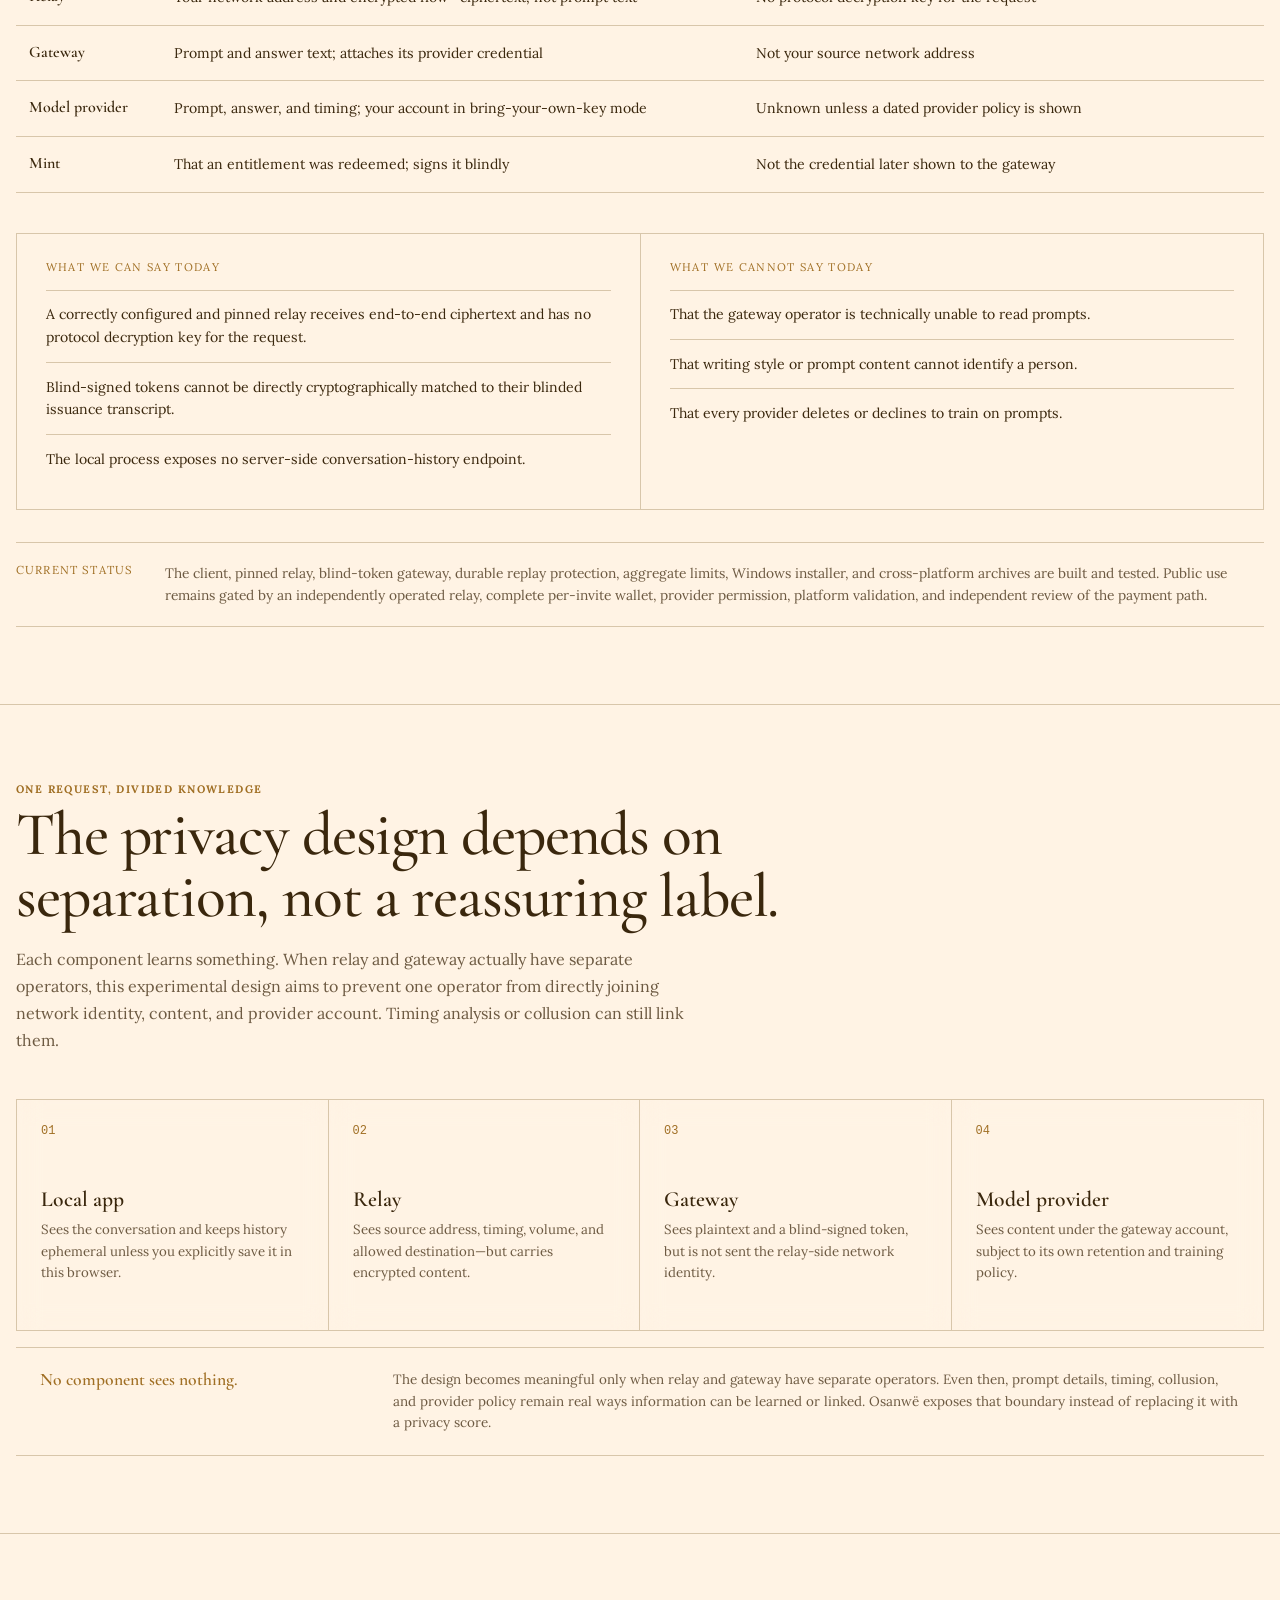
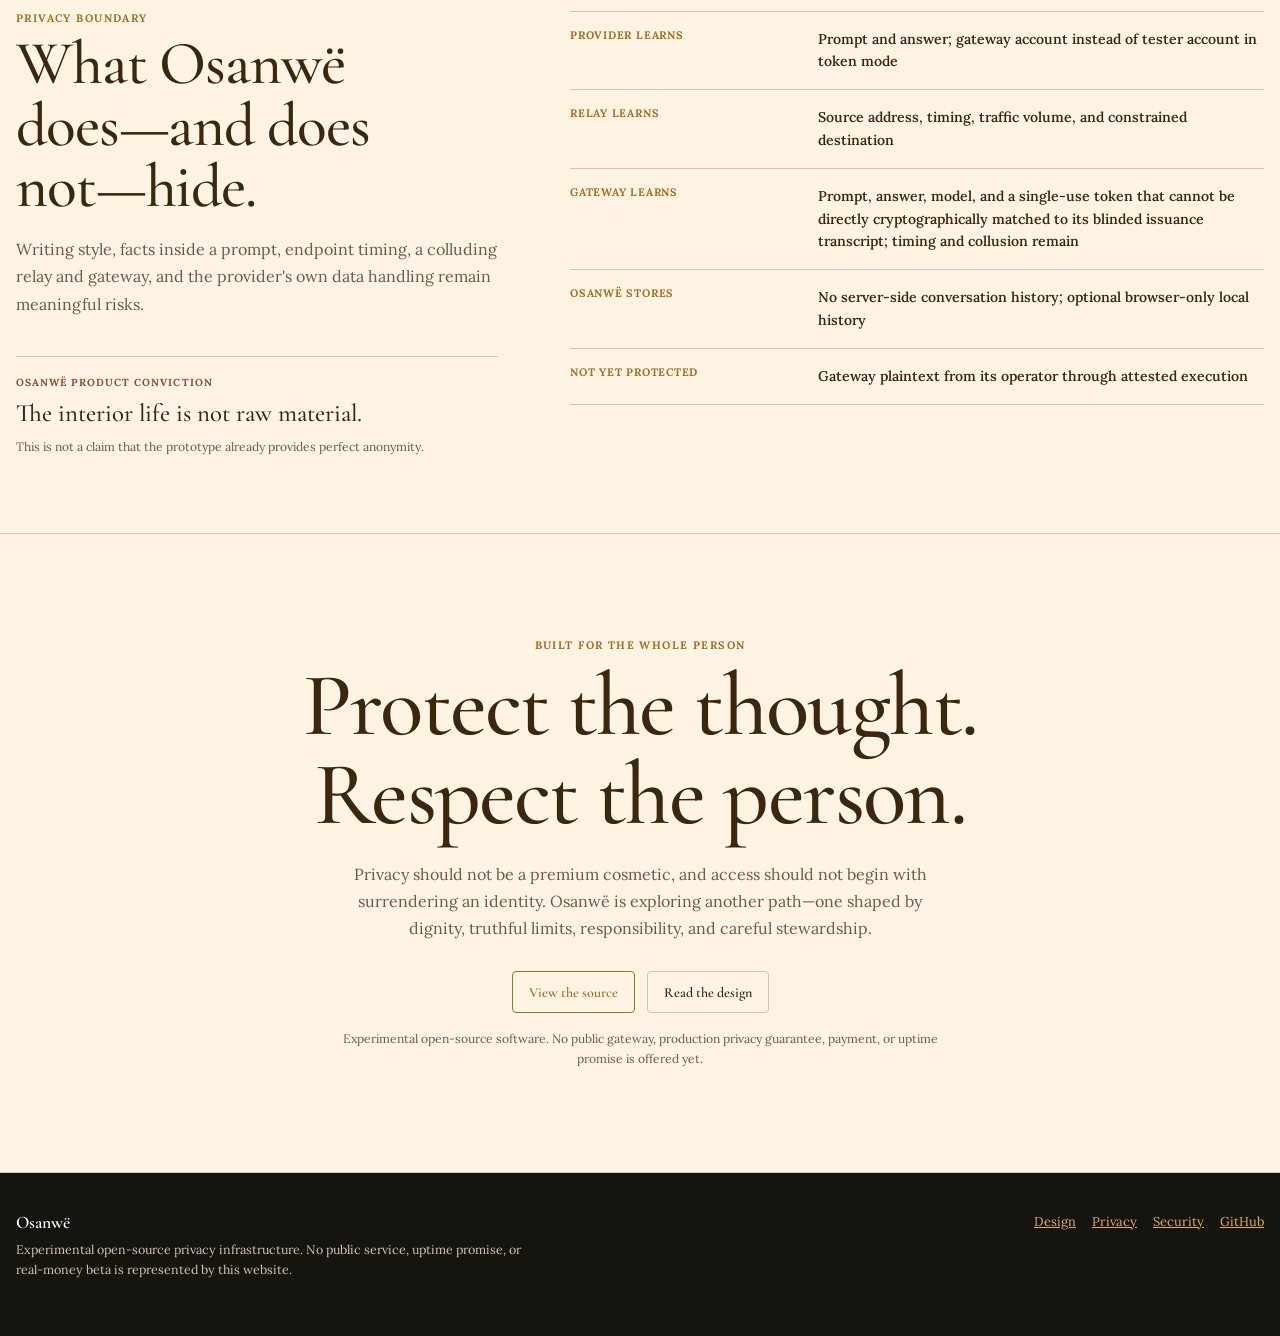
==== commit 64ab6544: "Present the simplified Osanwe promotional site" ====
--- a/index.html
+++ b/index.html
@@ -3,17 +3,17 @@
 <head>
 <meta charset="utf-8">
 <meta name="viewport" content="width=device-width, initial-scale=1">
-<meta name="description" content="Osanwë is experimental, accountless AI infrastructure shaped by human dignity, truthful privacy boundaries, and moral limits. Join the first ten-person technical beta.">
+<meta name="description" content="Osanwë is experimental, accountless AI infrastructure shaped by human dignity, truthful privacy boundaries, and moral limits.">
 <meta name="referrer" content="no-referrer">
-<meta name="theme-color" content="#17242d">
-<meta property="og:title" content="Osanwë — You are a person, not a profile">
-<meta property="og:description" content="Experimental, accountless AI infrastructure shaped by human dignity and honest privacy boundaries. Technical beta preparation—not a public service yet.">
+<meta name="theme-color" content="#fff3e4">
+<meta property="og:title" content="Osanwë — A prompt is a thought in transit">
+<meta property="og:description" content="Experimental, accountless AI infrastructure shaped by human dignity and honest privacy boundaries.">
 <meta property="og:image" content="https://ezrastone.github.io/osanwe-website/hero-og.png">
 <meta property="og:url" content="https://ezrastone.github.io/osanwe-website/">
 <meta property="og:type" content="website">
 <link rel="canonical" href="https://ezrastone.github.io/osanwe-website/">
 <link rel="icon" href="favicon.svg" type="image/svg+xml">
-<title>Osanwë — You are a person, not a profile</title>
+<title>Osanwë — A prompt is a thought in transit</title>
 <style>
   @font-face{
     font-family:"Cormorant Garamond";
@@ -26,53 +26,43 @@
     font-weight:400 700; font-style:normal; font-display:swap;
   }
   :root{
-    --night:#0d2234; --paper:#f2ecdf; --paper-2:#e7dece; --ink:#183247; --muted:#5f6b70;
-    --line:#d2c6b5; --gold:#ad8540; --gold-2:#f0d390; --sea:#315a6c; --safe:#35634e;
-    --warn:#874632; --clay:#a64c3e; --white:#fffdf6;
+    --night:#16140f; --paper:#fff3e4; --paper-2:#f5e5cf; --ink:#3a270d; --muted:#6d5a42;
+    --line:#d8c6aa; --gold:#a06f24; --gold-2:#e1ad66; --sea:#7d5411; --safe:#536d54;
+    --warn:#7f4335; --clay:#8e4937; --white:#fffaf1;
     --serif:"Cormorant Garamond","Iowan Old Style","Palatino Linotype",Palatino,Georgia,serif;
     --sans:"Lora",Georgia,"Iowan Old Style","Times New Roman",serif;
     --mono:ui-monospace,SFMono-Regular,"SF Mono",Menlo,Consolas,monospace;
   }
   *{box-sizing:border-box}
   html{scroll-behavior:smooth}
-  body{margin:0;background:var(--paper);color:var(--ink);font:15.5px/1.66 var(--sans);-webkit-font-smoothing:antialiased}
+  body{margin:0;background:var(--paper);color:var(--ink);font:15px/1.62 var(--sans);-webkit-font-smoothing:antialiased}
   a{color:inherit}
   a:focus-visible{outline:3px solid var(--white);outline-offset:2px;box-shadow:0 0 0 6px #00566b}
   .skip{position:fixed;left:1rem;top:-5rem;z-index:20;background:var(--white);padding:.6rem .9rem;border-radius:.4rem}
   .skip:focus{top:1rem}
-  .shell{width:min(1180px,calc(100% - 2rem));margin-inline:auto}
-  .topbar{position:absolute;z-index:3;left:0;right:0;top:1rem;color:var(--ink)}
-  .nav{min-height:62px;display:flex;align-items:center;justify-content:space-between;gap:1rem;padding:.45rem .55rem .45rem 1rem;border:1px solid #ffffffaa;border-radius:999px;background:#fffef9cc;box-shadow:0 18px 50px #0e294212;backdrop-filter:blur(18px)}
-  .brand{display:inline-flex;align-items:center;gap:.55rem;font:600 1.22rem var(--serif);letter-spacing:.015em;text-decoration:none}
-  .brand-mark{width:1.65rem;height:1.65rem;border-radius:.48rem}
-  .navlinks{display:flex;align-items:center;gap:1.1rem;font-size:.86rem}
+  .shell{width:min(1280px,calc(100% - 2rem));margin-inline:auto}
+  .topbar{position:relative;z-index:3;color:var(--ink);background:var(--paper);border-bottom:1px solid var(--line)}
+  .nav{min-height:68px;display:flex;align-items:center;justify-content:space-between;gap:1.25rem;padding:.6rem 1rem;background:transparent}
+  .brand{display:inline-flex;align-items:center;font:600 1.18rem var(--serif);letter-spacing:.01em;text-decoration:none}
+  .brand-mark{display:none}
+  .navlinks{display:flex;align-items:center;gap:1.8rem;font-size:.82rem}
   .navlinks a{text-decoration:none;color:var(--ink)}
   .navlinks a:hover{text-decoration:underline;text-underline-offset:.25em}
-  .navlinks .pill{border:1px solid var(--ink);border-radius:999px;padding:.55rem .9rem;background:var(--ink);color:var(--white)}
-  .hero{position:relative;isolation:isolate;min-height:850px;display:flex;flex-direction:column;overflow:hidden;background:var(--paper)}
-  .hero::before{content:"";position:absolute;z-index:-2;width:52rem;height:52rem;right:-19rem;top:-15rem;border:1px solid #b58c4340;border-radius:50%;box-shadow:0 0 0 5rem #b58c4308,0 0 0 10rem #b58c4305}
-  .hero-inner{display:grid;grid-template-columns:minmax(0,1.05fr) minmax(24rem,.95fr);gap:clamp(2rem,6vw,6rem);align-items:center;padding-top:7.8rem;padding-bottom:3rem}
-  .hero-copy{position:relative;z-index:1;padding:3.2rem 0}
-  .status{display:inline-flex;align-items:center;gap:.5rem;margin:0 0 1.2rem;padding:.4rem .7rem;border:1px solid #c8563247;border-radius:999px;background:#fffef982;color:var(--clay);font:700 .7rem var(--sans);letter-spacing:.11em;text-transform:uppercase}
-  .status::before{content:"";width:.46rem;height:.46rem;border-radius:50%;background:var(--clay);box-shadow:0 0 0 .2rem #c8563218}
-  h1{max-width:820px;margin:0;font:600 clamp(3.9rem,7.4vw,6.9rem)/.94 var(--serif);letter-spacing:-.028em;text-wrap:balance}
-  .hero-lede{max-width:660px;margin:1.55rem 0 0;color:var(--muted);font-size:clamp(1rem,1.8vw,1.22rem);line-height:1.58;text-wrap:pretty}
+  .navlinks .pill{border:1px solid var(--gold);border-radius:4px;padding:.55rem .9rem;color:var(--gold)}
+  .hero{position:relative;overflow:hidden;background:var(--paper);padding-top:0}
+  .hero-plate{position:relative;height:clamp(31rem,55vw,43rem);overflow:hidden;border-inline:1px solid var(--line)}
+  .hero-plate::after{content:"";position:absolute;inset:0;background:linear-gradient(90deg,#2b1c0cdb 0%,#2b1c0ca0 36%,#2b1c0c12 72%)}
+  .hero-art{width:100%;height:100%;object-fit:cover;object-position:center 46%;filter:grayscale(1) sepia(.95) saturate(1.75) hue-rotate(-12deg) contrast(1.04)}
+  .hero-copy{position:absolute;z-index:1;left:clamp(2rem,5vw,4.5rem);bottom:clamp(2.7rem,6vw,5.2rem);max-width:700px;color:var(--white)}
+  .status{margin:0 0 1.2rem;color:var(--gold-2);font:700 .7rem var(--sans);letter-spacing:.13em;text-transform:uppercase}
+  h1{max-width:820px;margin:0;font:500 clamp(3.7rem,7vw,6.4rem)/.96 var(--serif);letter-spacing:-.018em;text-wrap:balance}
+  .hero-lede{max-width:650px;margin:1.2rem 0 0;color:#fff3e4e8;font-size:clamp(1rem,1.8vw,1.2rem);line-height:1.58;text-wrap:pretty}
   .actions{display:flex;flex-wrap:wrap;gap:.75rem;margin-top:1.8rem}
-  .button{display:inline-flex;align-items:center;justify-content:center;min-height:46px;padding:.68rem 1rem;border:1px solid transparent;border-radius:999px;text-decoration:none;font-weight:700;font-size:.9rem}
-  .button.primary{background:var(--ink);color:var(--white)}
-  .button.secondary{border-color:#9ba4a8;color:var(--ink);background:#fffef96b}
+  .button{display:inline-flex;align-items:center;justify-content:center;min-height:42px;padding:.62rem 1rem;border:1px solid transparent;border-radius:4px;text-decoration:none;font:600 .88rem var(--serif)}
+  .button.primary{border-color:var(--gold);background:transparent;color:var(--gold)}
+  .button.secondary{border-color:var(--line);color:var(--ink);background:transparent}
   .button:hover{transform:translateY(-1px)}
-  .hero-note{max-width:650px;margin:1rem 0 0;color:var(--muted);font-size:.78rem}
-  .hero-visual{position:relative;min-height:650px;display:grid;align-items:end}
-  .harbor-window{position:absolute;inset:0 1.5rem 0 0;overflow:hidden;border:1px solid #ffffff9c;border-radius:18rem 18rem 1.8rem 1.8rem;background:var(--night);box-shadow:0 35px 90px #0e29422e}
-  .hero-art{width:100%;height:100%;object-fit:cover;object-position:56% center;filter:saturate(.85) contrast(1.05)}
-  .harbor-window::after{content:"";position:absolute;inset:0;background:linear-gradient(180deg,#0b1d2b0d 35%,#0b1d2baa 100%)}
-  .thought-card{position:relative;z-index:1;margin:0 0 1.4rem -2.5rem;padding:1rem 1rem 1rem 1.2rem;border:1px solid #ffffff99;border-radius:1.15rem;background:#fffef9ed;box-shadow:0 20px 55px #0b1d2b3b;backdrop-filter:blur(16px)}
-  .thought-card small{display:block;margin-bottom:.2rem;color:var(--clay);font:700 .67rem var(--sans);letter-spacing:.11em;text-transform:uppercase}
-  .thought-line{display:flex;align-items:center;justify-content:space-between;gap:1rem;color:var(--ink);font:500 1.04rem var(--serif)}
-  .thought-arrow{display:grid;width:2.15rem;height:2.15rem;flex:0 0 auto;place-items:center;border-radius:50%;background:var(--ink);color:var(--white);font-family:var(--sans)}
-  .trust-rail{display:flex;flex-wrap:wrap;gap:.55rem;padding-bottom:2rem}
-  .trust-rail span{padding:.42rem .68rem;border:1px solid var(--line);border-radius:999px;background:#fffef98c;color:var(--muted);font-size:.72rem}
+  .hero-note{max-width:620px;margin:0 0 0 auto;color:var(--muted);font-size:.78rem;text-align:right}
   main section{padding:5.6rem 0}
   main .hero{padding:0}
   .eyebrow{margin:0 0 .55rem;color:var(--sea);font:750 .72rem var(--sans);letter-spacing:.13em;text-transform:uppercase}
@@ -217,13 +207,147 @@
   footer nav{display:flex;flex-wrap:wrap;gap:1rem;font-size:.8rem}
   footer a{color:var(--gold-2)}
   @media(max-width:780px){
-    .navlinks{gap:.55rem}.navlinks a{font-size:.74rem}.navlinks a[href="#principles"],.navlinks a[href="#experience"]{display:none}.navlinks .pill{padding:.48rem .68rem}.hero{min-height:auto}.hero-inner{grid-template-columns:1fr;padding-top:7rem}.hero-copy{padding-bottom:0}.hero-visual{min-height:540px}.thought-card{margin-left:1rem}.harbor-window{right:0}
+    .navlinks{gap:.65rem}.navlinks a{font-size:.74rem}.navlinks a[href="#principles"],.navlinks a[href="#experience"]{display:none}.navlinks .pill{padding:.48rem .68rem}.hero-plate{height:36rem}.hero-copy{left:1.5rem;right:1.5rem;bottom:2.2rem}.hero-note{margin:0;text-align:left}
     .truth-grid,.truth-head,.boundary,.candidate,.download-card,.principles-head,.product-head,.beta-head{grid-template-columns:1fr}.path,.principle-grid{grid-template-columns:1fr 1fr}
     .product-head{gap:1rem}.interface{grid-template-columns:1fr;min-height:auto}.app-rail{display:grid;grid-template-columns:repeat(4,1fr);gap:.35rem;border-right:0;border-bottom:1px solid #ffffff14}.app-brand,.mode-label,.rail-spacer,.connection{display:none}.mode{justify-content:center;padding:.55rem .3rem}.mode::before{display:none}.app-workspace{grid-template-columns:1fr}.conversation{border-right:0;border-bottom:1px solid #ffffff14}.runner{min-height:480px}
     .facts div{grid-template-columns:1fr;gap:.3rem}
     .path li:not(:last-child)::after{display:none}.path-caveat{grid-template-columns:1fr}.roles{grid-template-columns:repeat(2,1fr)}.footer-grid{display:grid}
   }
-  @media(max-width:470px){.path,.principle-grid{grid-template-columns:1fr}h1{font-size:3.45rem}.shell{width:min(100% - 1.3rem,1180px)}.nav{gap:.35rem;padding-left:.55rem;padding-right:.35rem}.brand{font-size:1.05rem}.brand-mark{width:1.4rem;height:1.4rem}.navlinks{gap:.3rem}.navlinks a{font-size:.67rem}.navlinks .pill{padding:.42rem .52rem}.hero-visual{min-height:460px}.thought-card{margin-left:.55rem}.trust-rail{padding-bottom:1.2rem}.interface{border-radius:1.3rem}.app-rail{grid-template-columns:repeat(4,1fr)}.mode{padding:.5rem .15rem;font-size:.67rem}.soon-tag{padding:.08rem .18rem;font-size:.43rem}.conversation{padding:1rem}.messages{padding:1.4rem 0}.runner{min-height:420px}.preview{padding:1rem}.preview-art{height:150px}.roles{grid-template-columns:1fr}.roles li{min-height:125px}.truth-card{min-height:auto}.truth-label{margin-bottom:2.2rem}.closing{padding:5.8rem 0}}
+  @media(max-width:470px){.path,.principle-grid{grid-template-columns:1fr}h1{font-size:3.3rem}.shell{width:min(100% - 1.1rem,1280px)}.nav{gap:.35rem;padding-left:.35rem;padding-right:.35rem}.brand{font-size:1.05rem}.navlinks{gap:.3rem}.navlinks a{font-size:.67rem}.navlinks .pill{padding:.42rem .52rem}.hero-plate{height:34rem}.hero-copy{left:1.1rem;right:1.1rem}.interface{border-radius:1.3rem}.app-rail{grid-template-columns:repeat(4,1fr)}.mode{padding:.5rem .15rem;font-size:.67rem}.soon-tag{padding:.08rem .18rem;font-size:.43rem}.conversation{padding:1rem}.messages{padding:1.4rem 0}.runner{min-height:420px}.preview{padding:1rem}.preview-art{height:150px}.roles{grid-template-columns:1fr}.roles li{min-height:125px}.truth-card{min-height:auto}.truth-label{margin-bottom:2.2rem}.closing{padding:5.8rem 0}}
+
+  /* Mockup 1a: one classical system of cream paper, brown ink, gold strokes,
+     square corners, and hairlines carrying the hierarchy. */
+  main section{padding:4.8rem 0;border-bottom:1px solid var(--line)}
+  .eyebrow{color:var(--gold);font-size:.68rem}
+  h2{font-size:clamp(2.2rem,4.8vw,4rem);letter-spacing:-.018em}
+  .section-lede{font-size:1rem;line-height:1.7}
+  .principles,.product,.truth,.privacy-section,.beta,.evidence{background:var(--paper)}
+  .principles-head,.product-head,.truth-head,.beta-head{align-items:start}
+  .principle-grid{grid-template-columns:repeat(3,1fr);margin-top:2.5rem;background:transparent}
+  .principle{min-height:205px;background:transparent}
+  .principle b{margin-bottom:2.7rem;color:var(--gold)}
+  .principle h3{font-size:1.08rem}
+  .product::before,.interface::after,.beta::after,.closing::before,.truth-card::after{display:none}
+  .interface{min-height:570px;border-color:var(--line);border-radius:0;background:var(--paper);color:var(--ink);box-shadow:none}
+  .app-rail{border-color:var(--line);background:var(--paper-2)}
+  .app-brand{color:var(--ink)}
+  .app-brand img{display:none}
+  .mode-label,.connection,.window-bar,.runner-foot{color:var(--muted)}
+  .mode{border-radius:3px;color:var(--muted)}
+  .mode::before{border-radius:0}
+  .mode.active{outline:1px solid var(--gold);background:transparent;color:var(--gold)}
+  .mode.active::before{border-color:var(--gold);background:var(--gold)}
+  .mode.soon{color:var(--muted)}
+  .soon-tag,.connection,.local-pill{border-color:var(--line)}
+  .connection b,.window-bar strong{color:var(--ink)}
+  .conversation{border-color:var(--line)}
+  .message{border-radius:4px;color:var(--ink)}
+  .message small{color:var(--gold)}
+  .message.person{border-color:var(--line);background:var(--paper-2)}
+  .message.assistant{border:0;background:transparent}
+  .composer{border-color:var(--line);border-radius:4px;background:var(--white);color:var(--muted)}
+  .send-dot{border-radius:50%;background:var(--gold);color:var(--white)}
+  .runner{background:var(--paper)}
+  .runner-tabs,.runner-foot{border-color:var(--line)}
+  .runner-tabs{color:var(--muted)}
+  .runner-tabs b{border-color:var(--gold);color:var(--ink)}
+  .runner-state{color:var(--gold)}
+  .preview{background:var(--paper-2)}
+  .preview-card{border-color:var(--line);border-radius:4px;background:var(--white);box-shadow:none}
+  .preview-art{background:linear-gradient(145deg,#3a270d,#7d5411 55%,#e1ad66)}
+  .participant-table{width:100%;margin-top:2.5rem;border-collapse:collapse;font-size:.88rem}
+  .participant-table th{text-align:left;padding:.7rem .8rem;border-block:1px solid var(--line);color:var(--gold);font:.68rem var(--sans);letter-spacing:.1em;text-transform:uppercase}
+  .participant-table td{padding:1rem .8rem;border-bottom:1px solid var(--line);vertical-align:top}
+  .participant-table td:first-child{font:600 1rem var(--serif)}
+  .claims-grid{display:grid;grid-template-columns:1fr 1fr;margin-top:2.5rem;border:1px solid var(--line)}
+  .claim{padding:1.6rem 1.8rem}
+  .claim+ .claim{border-left:1px solid var(--line)}
+  .claim h3{margin:0 0 1rem;color:var(--gold);font:.7rem var(--sans);letter-spacing:.12em;text-transform:uppercase}
+  .claim ul{margin:0;padding:0}
+  .claim li{list-style:none;margin:.8rem 0;padding-top:.8rem;border-top:1px solid var(--line);font-size:.88rem}
+  .launch-note{display:grid;grid-template-columns:auto 1fr;gap:2rem;margin:2rem 0 0;padding:1.2rem 0;border-block:1px solid var(--line)}
+  .launch-note strong{color:var(--gold);font:.72rem var(--sans);letter-spacing:.1em;text-transform:uppercase}
+  .launch-note p{margin:0;color:var(--muted);font-size:.86rem}
+  .path-section{background:var(--paper);color:var(--ink)}
+  .path-section::before{display:none}
+  .path-section .eyebrow{color:var(--gold)}
+  .path-section .section-lede{color:var(--muted)}
+  .path{gap:0;border:1px solid var(--line)}
+  .path li{min-height:230px;border:0;border-right:1px solid var(--line);border-radius:0;background:transparent}
+  .path li:last-child{border-right:0}
+  .path li::before{margin-bottom:3rem;color:var(--gold)}
+  .path li:not(:last-child)::after{display:none}
+  .path li p{color:var(--muted)}
+  .path-caveat{border:0;border-block:1px solid var(--line);border-radius:0;background:transparent}
+  .path-caveat strong{color:var(--gold)}
+  .path-caveat p{color:var(--muted)}
+  .facts{gap:0;border-top:1px solid var(--line)}
+  .facts div{padding:1rem 0;border:0;border-bottom:1px solid var(--line);border-radius:0;background:transparent}
+  .facts dt{color:var(--gold)}
+  .interior-note{font-size:1.55rem}
+  .roles{gap:0;border-top:1px solid var(--line);border-left:1px solid var(--line)}
+  .roles li{min-height:150px;border-radius:0;background:transparent}
+  .roles b{color:var(--gold)}
+  .candidate{gap:0;border:1px solid var(--line)}
+  .candidate article{min-height:245px;border:0;border-radius:0;background:transparent}
+  .candidate article+article{border-left:1px solid var(--line)}
+  .metric{color:var(--gold)}
+  .download-card{border-radius:0;background:var(--night);box-shadow:none}
+  .download-card .section-lede,.checklist li{color:#cfc4b2}
+  .download-card .primary{border-color:var(--gold-2);background:transparent;color:var(--gold-2)}
+  .closing{padding:6.5rem 0;background:var(--paper)}
+  footer{background:var(--night);color:#cfc4b2}
+  @media(max-width:780px){
+    .principle-grid{grid-template-columns:1fr 1fr}
+    .claims-grid,.launch-note{grid-template-columns:1fr}
+    .claim+.claim{border-left:0;border-top:1px solid var(--line)}
+    .path{grid-template-columns:1fr 1fr}
+    .path li{border-bottom:1px solid var(--line)}
+    .candidate article+article{border-left:0;border-top:1px solid var(--line)}
+  }
+  @media(max-width:470px){.principle-grid,.path{grid-template-columns:1fr}.participant-table{display:block;overflow-x:auto}.path li{border-right:0}}
+  /* The plate is the complete first page: no frame and no navigation band
+     competing with the proposition. The supporting material begins below. */
+  .topbar{display:none}
+  .hero-plate.shell{width:100%;height:100svh;min-height:42rem;margin:0;border:0}
+  .hero-copy{left:clamp(2rem,5.7vw,4.6rem);bottom:clamp(3.5rem,10vh,6.8rem)}
+  .client-preview{position:relative;min-height:640px;margin:2.7rem 0 0;overflow:hidden;border:1px solid var(--line);background:var(--paper);box-shadow:0 28px 70px #3a270d12}
+  .client-chrome{display:flex;min-height:4rem;align-items:center;gap:1.25rem;padding:.65rem 1.45rem;border-bottom:1px solid var(--line)}
+  .client-wordmark{font:600 1.35rem var(--serif)}
+  .client-modes,.client-actions{display:flex;align-items:center;gap:.35rem;font-size:.76rem}
+  .client-modes span,.client-actions span{padding:.38rem .65rem;border:1px solid transparent;border-radius:3px;color:var(--muted)}
+  .client-modes .selected{border-color:var(--gold);color:var(--gold)}
+  .client-modes .unavailable{opacity:.55}
+  .client-modes small{margin-left:.18rem;font-size:.48rem;letter-spacing:.08em;text-transform:uppercase}
+  .client-actions{margin-left:auto}
+  .client-actions .control{border-color:var(--line);color:var(--ink)}
+  .client-chat{position:relative;display:flex;min-height:576px;flex-direction:column;padding:2rem 1.5rem 1.15rem}
+  .client-opening{position:absolute;left:50%;top:47%;width:min(90%,48rem);transform:translate(-50%,-50%);text-align:center}
+  .client-opening .kicker{margin:0 0 .65rem;color:var(--gold);font:.64rem var(--sans);font-weight:700;letter-spacing:.13em;text-transform:uppercase}
+  .client-opening h3{position:relative;z-index:1;margin:0 0 .65rem;font:500 clamp(2.7rem,5vw,4.1rem)/1 var(--serif);letter-spacing:-.018em}
+  .client-opening p:not(.kicker){position:relative;z-index:1;max-width:43ch;margin:0 auto;color:var(--muted);font-size:.82rem}
+  .client-ghost{position:absolute;right:1rem;bottom:-3.3rem;color:var(--gold);font:600 14rem/.8 var(--serif);opacity:.07}
+  .client-compose{width:min(100%,48rem);margin:auto auto 0}
+  .client-prompt{display:flex;align-items:center;gap:.75rem;padding:.7rem .75rem .7rem 1rem;border:1px solid var(--line);border-radius:4px;background:var(--white);color:var(--muted);box-shadow:0 8px 24px #3a270d0d}
+  .client-prompt>span:first-of-type{margin-left:auto}
+  .client-seal{display:grid;width:2rem;height:2rem;place-items:center;color:var(--gold);font-size:1.1rem}
+  .client-send{display:grid;width:2.15rem;height:2.15rem;place-items:center;border-radius:3px;background:var(--gold);color:var(--white)}
+  .client-meta{display:flex;justify-content:space-between;gap:1rem;padding:.55rem .2rem 0;color:var(--muted);font-size:.7rem}
+  .client-caption{display:flex;align-items:center;justify-content:space-between;gap:1rem;margin:.85rem 0 0;color:var(--muted);font-size:.76rem}
+  .client-caption p{margin:0}
+  .client-launch{display:inline-flex;flex:0 0 auto;align-items:center;min-height:38px;padding:.5rem .8rem;border:1px solid var(--gold);border-radius:3px;color:var(--gold);font-weight:650;text-decoration:none}
+  @media(max-width:780px){
+    .client-preview{min-height:590px}
+    .client-chrome{gap:.45rem;padding:.55rem .7rem}
+    .client-actions .settings-label,.client-actions .new-label{display:none}
+    .client-modes span,.client-actions span{padding:.34rem .45rem}
+    .client-chat{min-height:526px;padding-inline:.8rem}
+    .client-opening{top:43%}
+    .client-opening h3{font-size:clamp(2.15rem,10vw,3rem)}
+    .client-ghost{right:0;font-size:10rem}
+    .client-caption{align-items:flex-start;flex-direction:column}
+  }
+  @media(max-width:470px){.hero-plate.shell{height:100svh;min-height:36rem}.hero-copy{bottom:3.2rem}}
   @media(prefers-reduced-motion:reduce){html{scroll-behavior:auto}.button:hover{transform:none}}
 </style>
 </head>
@@ -234,59 +358,40 @@
   <div class="nav shell">
     <a class="brand" href="./" aria-label="Osanwë home"><img class="brand-mark" src="favicon.svg" alt="">Osanwë</a>
     <nav class="navlinks" aria-label="Primary">
-      <a href="#principles">Why Osanwë</a>
-      <a href="#experience">Experience</a>
-      <a href="#truth">Status</a>
-      <a href="https://github.com/EzraStone/Osanwe" rel="noreferrer">Source</a>
-      <a class="pill" href="https://github.com/EzraStone/Osanwe/issues/new?template=beta-interest.yml" rel="noreferrer">Join the beta</a>
+      <a href="#experience">How it works</a>
+      <a href="#truth">Who runs what</a>
+      <a href="#boundary-title">Boundaries</a>
+      <a href="https://github.com/EzraStone/Osanwe/blob/main/docs/beta.md" rel="noreferrer">Beta charter</a>
+      <a class="pill" href="https://github.com/EzraStone/Osanwe/issues/new?template=beta-interest.yml" rel="noreferrer">Request an invite</a>
     </nav>
   </div>
 </header>
 
 <main id="main">
   <section class="hero" aria-labelledby="hero-title">
-    <div class="hero-inner shell">
+    <div class="hero-plate shell">
+      <img class="hero-art" src="plate.png" alt="">
       <div class="hero-copy">
-        <p class="status">Free ten-person technical beta · pre-launch</p>
-        <h1 id="hero-title">You are a person, not a profile.</h1>
-        <p class="hero-lede">Osanwë is an accountless local client and experimental privacy
-        infrastructure for AI—designed to separate who is asking from what is being asked. Its
-        Catholic inspiration begins with human dignity and moral limits, and welcomes people of
-        every faith or none.</p>
-        <div class="actions">
-          <a class="button primary" href="https://github.com/EzraStone/Osanwe/issues/new?template=beta-interest.yml" rel="noreferrer">Join the first ten</a>
-          <a class="button secondary" href="#truth">See the honest status</a>
-        </div>
-        <p class="hero-note">Applying requires GitHub sign-in and creates a public issue linked to your
-        GitHub username. The beta is free, invited, text-only, and limited to non-sensitive prompts.
-        This is not yet a public gateway, a production privacy promise, or a real-money service.</p>
-      </div>
-      <div class="hero-visual" aria-hidden="true">
-        <div class="harbor-window"><img class="hero-art" src="hero.png" alt=""></div>
-        <div class="thought-card">
-          <small>A thought in transit</small>
-          <div class="thought-line"><span>A private question should not become a permanent identity.</span><span class="thought-arrow">↗</span></div>
-        </div>
-      </div>
-    </div>
-    <div class="trust-rail shell" aria-label="Osanwë principles">
-      <span>No Osanwë chat account</span><span>Ephemeral by default</span><span>Known and unknown provider policy shown</span><span>Provider safety policies still apply</span>
+        <p class="status">An encrypted relay for AI inference</p>
+        <h1 id="hero-title">A prompt is a thought in transit.</h1>
+        <p class="hero-lede">Humans deserve to maintain their dignity when using our greatest invention.</p>
+      </div>
     </div>
   </section>
 
   <section class="principles" id="principles" aria-labelledby="principles-title">
     <div class="shell">
       <div class="principles-head">
-        <div><p class="eyebrow">Catholic in inspiration · open to everyone</p><h2 id="principles-title">Technology should serve the human person.</h2></div>
-        <p class="section-lede">Osanwë begins with human dignity and freedom. That conviction sets
-        both its privacy ambition and its moral limits; it is an invitation to people of every faith
-        or none, never a claim of institutional endorsement.</p>
+        <div><p class="eyebrow">Catholic in inspiration · open to everyone</p><h2 id="principles-title">Technology should serve the human first.</h2></div>
+        <p class="section-lede">You are a person, not a profile. Osanwë’s Catholic inspiration begins with human dignity, freedom, moral limits, and stewardship. It welcomes people of every faith or none and claims no institutional endorsement.</p>
       </div>
       <div class="principle-grid">
-        <article class="principle"><b>I</b><h3>Dignity before data</h3><p>A question should not require becoming an account, a profile, or an advertising subject.</p></article>
-        <article class="principle"><b>II</b><h3>Truth before reassurance</h3><p>Every participant still learns something. Osanwë names those boundaries instead of hiding them behind a score.</p></article>
-        <article class="principle"><b>III</b><h3>Freedom with responsibility</h3><p>Privacy does not mean bypassing model safety. Human freedom and moral limits belong together.</p></article>
-        <article class="principle"><b>IV</b><h3>Stewardship over extraction</h3><p>Reliability and careful security work come before growth, fundraising, or feature breadth.</p></article>
+        <article class="principle"><b>01</b><h3>No conventional user account</h3><p>A question should not require becoming an account, a profile, or an advertising subject.</p></article>
+        <article class="principle"><b>02</b><h3>No server-side conversation history</h3><p>History is ephemeral unless a person deliberately saves it in the local browser profile.</p></article>
+        <article class="principle"><b>03</b><h3>No behavioral profile</h3><p>Prompt-based advertising, telemetry, and behavioral targeting have no place in this client.</p></article>
+        <article class="principle"><b>04</b><h3>Payment and inference separated</h3><p>Where the payment rail permits it, blind issuance keeps buying access apart from spending it.</p></article>
+        <article class="principle"><b>05</b><h3>One place for the truth</h3><p>The interface states what each participant can learn instead of hiding uncertainty behind a score.</p></article>
+        <article class="principle"><b>06</b><h3>Provider choice without pretense</h3><p>Provider retention, training, identity, and expiry remain explicit facts—including when the answer is unknown.</p></article>
       </div>
     </div>
   </section>
@@ -303,46 +408,35 @@
           interactive HTML stays locked unless the browser can enforce its network boundary.
           Connections live in Settings, and Cowork stays visibly unavailable until its privacy
           boundary is ready.</p>
-          <p class="interface-note"><span>Static product illustration—the public website never
-          receives prompts or keys. Interactive HTML requires Chromium 152+ and fails closed
-          elsewhere. <a href="https://github.com/EzraStone/Osanwe/blob/main/docs/product/code-runner.md" rel="noreferrer">Read the runner limits →</a></span></p>
+          <p class="interface-note"><span>Real local client interface, reproduced from the shipped
+          Chat surface. This public website never receives prompts or keys. Interactive HTML requires
+          Chromium 152+ in Code and fails closed elsewhere.
+          <a href="https://github.com/EzraStone/Osanwe/blob/main/docs/product/code-runner.md" rel="noreferrer">Read the runner limits →</a></span></p>
         </div>
       </div>
 
-      <div class="interface" role="img" aria-label="Static illustration of the Osanwë local application showing Chat, Code with a network-blocked local preview, Settings, and Cowork marked unavailable">
-        <div class="app-rail">
-          <div class="app-brand"><img src="favicon.svg" alt="">Osanwë</div>
-          <p class="mode-label">Modes</p>
-          <div class="mode">Chat</div>
-          <div class="mode active">Code</div>
-          <div class="mode soon">Cowork <span class="soon-tag">Soon</span></div>
-          <div class="rail-spacer"></div>
-          <p class="mode-label">Control</p>
-          <div class="mode settings">Settings</div>
-          <div class="connection"><b>Connected locally</b>Provider details remain visible at runtime</div>
+      <figure class="client-preview" role="img" aria-label="The real Osanwë local Chat interface, shown without accepting input on the public website">
+        <div class="client-chrome">
+          <span class="client-wordmark">Osanwë</span>
+          <div class="client-modes" aria-hidden="true"><span class="selected">Chat</span><span>Code</span><span class="unavailable">Cowork <small>Soon</small></span></div>
+          <div class="client-actions" aria-hidden="true"><span class="control">☾</span><span class="settings-label">Settings</span><span class="control new-label">New</span></div>
         </div>
-
-        <div class="app-workspace">
-          <div class="conversation">
-            <div class="window-bar"><strong>Code conversation</strong><span class="local-pill">Ephemeral</span></div>
-            <div class="messages">
-              <div class="message person"><small>You</small>Create a quiet landing card inspired by a harbor at night.</div>
-              <div class="message assistant"><small>Osanwë</small>I made a self-contained HTML, CSS, and JavaScript preview. Review the code, then run it explicitly when you are ready.</div>
-            </div>
-            <div class="composer"><span>Continue the conversation…</span><span class="send-dot">↑</span></div>
+        <div class="client-chat">
+          <div class="client-opening">
+            <p class="kicker">Private chat</p>
+            <h3>What are you thinking about?</h3>
+            <p>Nothing here is kept, and nothing leaves this device unsealed.</p>
+            <span class="client-ghost" aria-hidden="true">Ó</span>
           </div>
-
-          <div class="runner">
-            <div class="runner-tabs"><b>Display</b><span>Code</span><span>Console</span><span class="runner-state">Network blocked</span></div>
-            <div class="preview">
-              <div class="preview-card">
-                <div class="preview-art"></div>
-                <div class="preview-copy"><small>Rendered locally</small><strong>A place for thoughts in transit.</strong><p>Self-contained preview · no remote assets requested</p></div>
-              </div>
-            </div>
-            <div class="runner-foot"><span>Opaque sandbox</span><span>Explicit run only</span><span>Disposable frame</span></div>
+          <div class="client-compose" aria-hidden="true">
+            <div class="client-prompt">Ask anything <span class="client-seal">◉</span><span class="client-send">↑</span></div>
+            <div class="client-meta"><span>Choose a model⌄</span><span>Ephemeral &nbsp; Sealed</span></div>
           </div>
         </div>
+      </figure>
+      <div class="client-caption">
+        <p>The interface above is the actual Chat design, presented without a prompt field. Launching below opens the working client on this device when Osanwë is installed and running.</p>
+        <a class="client-launch" href="http://127.0.0.1:8080/_osanwe/" target="_blank" rel="noreferrer">Open installed Osanwë</a>
       </div>
     </div>
   </section>
@@ -350,35 +444,32 @@
   <section class="truth" id="truth" aria-labelledby="truth-title">
     <div class="shell">
       <div class="truth-head">
-        <div><p class="eyebrow">The honest status</p><h2 id="truth-title">Working software. Open launch gates.</h2></div>
-        <p class="section-lede">The software path exists. The social, provider, deployment, and
-        independent-review assumptions that make it a trustworthy public service do not all exist yet.</p>
-      </div>
-      <div class="truth-grid">
-        <article class="truth-card ready">
-          <span class="truth-label">Built now</span>
-          <h3>Working and tested</h3>
-          <ul>
-            <li>Loopback-only local web app with streaming chat and model disclosures</li>
-            <li>Encrypted, pinned relay with a default-deny destination allowlist</li>
-            <li>Blind-signed single-use request tokens and durable replay protection on Linux</li>
-            <li>Aggregate request, input, output, and optional cost ceilings</li>
-            <li>Client binaries cross-compile for Windows, Linux, and macOS; launcher syntax is checked</li>
-          </ul>
-        </article>
-        <article class="truth-card blocked">
-          <span class="truth-label">Gate remains</span>
-          <h3>Still blocking public use</h3>
-          <ul>
-            <li>No independently operated public relay is enrolled</li>
-            <li>The gateway can read prompts; attested execution is not built</li>
-            <li><a href="https://github.com/EzraStone/Osanwe/blob/main/docs/beta-invites.md" rel="noreferrer">Per-invite fairness has no client wallet yet</a></li>
-            <li>The payment path has no independent security review</li>
-            <li>Ox Alpha integration permission and conflicting data-use language are unresolved</li>
-            <li>Clean native installs and OS warning paths have not passed all three platform smoke tests</li>
-          </ul>
-        </article>
-      </div>
+        <div><p class="eyebrow">Who can learn what</p><h2 id="truth-title">There is no single participant called “the service.”</h2></div>
+        <p class="section-lede">Each role receives different information. The design matters only when relay and gateway are actually operated separately, and even then timing, collusion, and identifying prompt content remain.</p>
+      </div>
+      <table class="participant-table">
+        <thead><tr><th scope="col">Participant</th><th scope="col">What it sees</th><th scope="col">What is kept</th></tr></thead>
+        <tbody>
+          <tr><td>Local client</td><td>Your request, because your own application sends it there</td><td>Counters and connection state; no server-side conversation log</td></tr>
+          <tr><td>Relay</td><td>Your network address and encrypted flow—ciphertext, not prompt text</td><td>No protocol decryption key for the request</td></tr>
+          <tr><td>Gateway</td><td>Prompt and answer text; attaches its provider credential</td><td>Not your source network address</td></tr>
+          <tr><td>Model provider</td><td>Prompt, answer, and timing; your account in bring-your-own-key mode</td><td>Unknown unless a dated provider policy is shown</td></tr>
+          <tr><td>Mint</td><td>That an entitlement was redeemed; signs it blindly</td><td>Not the credential later shown to the gateway</td></tr>
+        </tbody>
+      </table>
+      <div class="claims-grid">
+        <article class="claim"><h3>What we can say today</h3><ul>
+          <li>A correctly configured and pinned relay receives end-to-end ciphertext and has no protocol decryption key for the request.</li>
+          <li>Blind-signed tokens cannot be directly cryptographically matched to their blinded issuance transcript.</li>
+          <li>The local process exposes no server-side conversation-history endpoint.</li>
+        </ul></article>
+        <article class="claim"><h3>What we cannot say today</h3><ul>
+          <li>That the gateway operator is technically unable to read prompts.</li>
+          <li>That writing style or prompt content cannot identify a person.</li>
+          <li>That every provider deletes or declines to train on prompts.</li>
+        </ul></article>
+      </div>
+      <div class="launch-note"><strong>Current status</strong><p>The client, pinned relay, blind-token gateway, durable replay protection, aggregate limits, Windows installer, and cross-platform archives are built and tested. Public use remains gated by an independently operated relay, complete per-invite wallet, provider permission, platform validation, and independent review of the payment path.</p></div>
     </div>
   </section>
 
@@ -426,81 +517,6 @@
     </div>
   </section>
 
-  <section class="beta" id="beta" aria-labelledby="beta-title">
-    <div class="shell">
-      <div class="beta-head">
-        <div><p class="eyebrow">The first ten people</p><h2 id="beta-title">A test cohort, not an audience.</h2></div>
-        <p class="section-lede">The best first testers cover distinct failure surfaces. Fame and follower
-        count do not matter; clear feedback, fast response, and willingness to use synthetic prompts do.</p>
-      </div>
-      <ol class="roles">
-        <li><b>01</b><span>Independent relay operator</span></li><li><b>02</b><span>Application-security engineer</span></li>
-        <li><b>03</b><span>Privacy or cryptography reviewer</span></li><li><b>04</b><span>Heavy AI coding-tool user</span></li>
-        <li><b>05</b><span>Nontechnical Windows user</span></li><li><b>06</b><span>macOS user</span></li>
-        <li><b>07</b><span>Linux developer</span></li><li><b>08</b><span>Keyboard-only or screen-reader user</span></li>
-        <li><b>09</b><span>Reliability or DevOps operator</span></li><li><b>10</b><span>Privacy-conscious product tester</span></li>
-      </ol>
-      <div class="beta-actions">
-        <a class="button primary" href="https://github.com/EzraStone/Osanwe/issues/new?template=beta-interest.yml" rel="noreferrer">Apply on GitHub</a>
-        <a class="quiet-link" href="https://github.com/EzraStone/Osanwe/blob/main/docs/beta.md" rel="noreferrer">Read the complete beta charter →</a>
-      </div>
-      <p class="cta-note">GitHub sign-in is required. Submitting the form creates a public issue linked
-      to your GitHub username; do not include private contact details, prompts, or answers.</p>
-    </div>
-  </section>
-
-  <section class="evidence" aria-labelledby="evidence-title">
-    <div class="shell">
-      <p class="eyebrow">Evidence before positioning</p>
-      <h2 id="evidence-title">Phase 0 currently points toward async work.</h2>
-      <div class="candidate">
-        <article>
-          <h3>Measured route</h3>
-          <span class="metric">+448 ms</span>
-          <p>Provisional p95 time-to-first-token overhead from a Chicago-area client through a
-          <code>us-west1-b</code> relay. That exceeds the project's 400 ms chat-failure boundary. Two
-          independent regions remain, so this is a provisional verdict—not a universal latency claim.</p>
-        </article>
-        <article>
-          <h3>Ox Alpha candidate</h3>
-          <span class="metric">Disabled</span>
-          <p>The route is technically compatible, free at the time checked, and temporary. It remains
-          internal-only while OpenRouter clarifies integration permission, retention, training,
-          lifecycle, and required tester language in writing.</p>
-        </article>
-      </div>
-      <div class="beta-actions">
-        <a class="quiet-link" href="https://github.com/EzraStone/Osanwe/blob/main/docs/phase0-results.md" rel="noreferrer">Read Phase 0 results →</a>
-        <a class="quiet-link" href="https://github.com/EzraStone/Osanwe/blob/main/docs/providers/ox-alpha.md" rel="noreferrer">Read the Ox Alpha gate →</a>
-      </div>
-    </div>
-  </section>
-
-  <section class="download" aria-labelledby="download-title">
-    <div class="shell download-card">
-      <div>
-        <p class="eyebrow">Website, not web chat</p>
-        <h2 id="download-title">Download locally. Keep the public page out of the conversation.</h2>
-        <p class="section-lede">The website explains, recruits, and will publish checksummed archives.
-        The chat stays on <code>127.0.0.1</code>; this site has no prompt box, analytics, Osanwë account
-        system, key field, or access to local history. The separate beta application uses a public
-        GitHub account. Invited testers receive a non-secret connection file and paste secrets only
-        into the local launcher.</p>
-        <div class="beta-actions">
-          <a class="button primary" href="https://github.com/EzraStone/Osanwe/releases" rel="noreferrer">Check releases</a>
-          <a class="quiet-link" href="https://github.com/EzraStone/Osanwe/blob/main/docs/joining.md" rel="noreferrer">Technical setup →</a>
-        </div>
-      </div>
-      <ul class="checklist" aria-label="Download gates">
-        <li><strong>Not yet:</strong> published Windows, macOS, and Linux client archives</li>
-        <li><strong>Not yet:</strong> published SHA-256 checksums and embedded version identity</li>
-        <li><strong>Not yet:</strong> clean-platform validation of launchers and OS warning paths</li>
-        <li><strong>Not yet:</strong> provider permission for a pooled model route</li>
-        <li><strong>Not yet:</strong> an independently operated relay for experimental privacy traffic</li>
-      </ul>
-    </div>
-  </section>
-
   <section class="closing" aria-labelledby="closing-title">
     <div class="shell closing-inner">
       <p class="eyebrow">Built for the whole person</p>
@@ -509,12 +525,11 @@
       with surrendering an identity. Osanwë is exploring another path—one shaped by dignity,
       truthful limits, responsibility, and careful stewardship.</p>
       <div class="actions">
-        <a class="button primary" href="https://github.com/EzraStone/Osanwe/issues/new?template=beta-interest.yml" rel="noreferrer">Join the first ten</a>
+        <a class="button primary" href="https://github.com/EzraStone/Osanwe" rel="noreferrer">View the source</a>
         <a class="button secondary" href="design.html">Read the design</a>
       </div>
-      <p class="closing-note">Free technical beta preparation. Text-only synthetic or deliberately
-      non-sensitive prompts. No public gateway, production privacy guarantee, payment, or uptime
-      promise is offered yet.</p>
+      <p class="closing-note">Experimental open-source software. No public gateway, production
+      privacy guarantee, payment, or uptime promise is offered yet.</p>
     </div>
   </section>
 </main>
